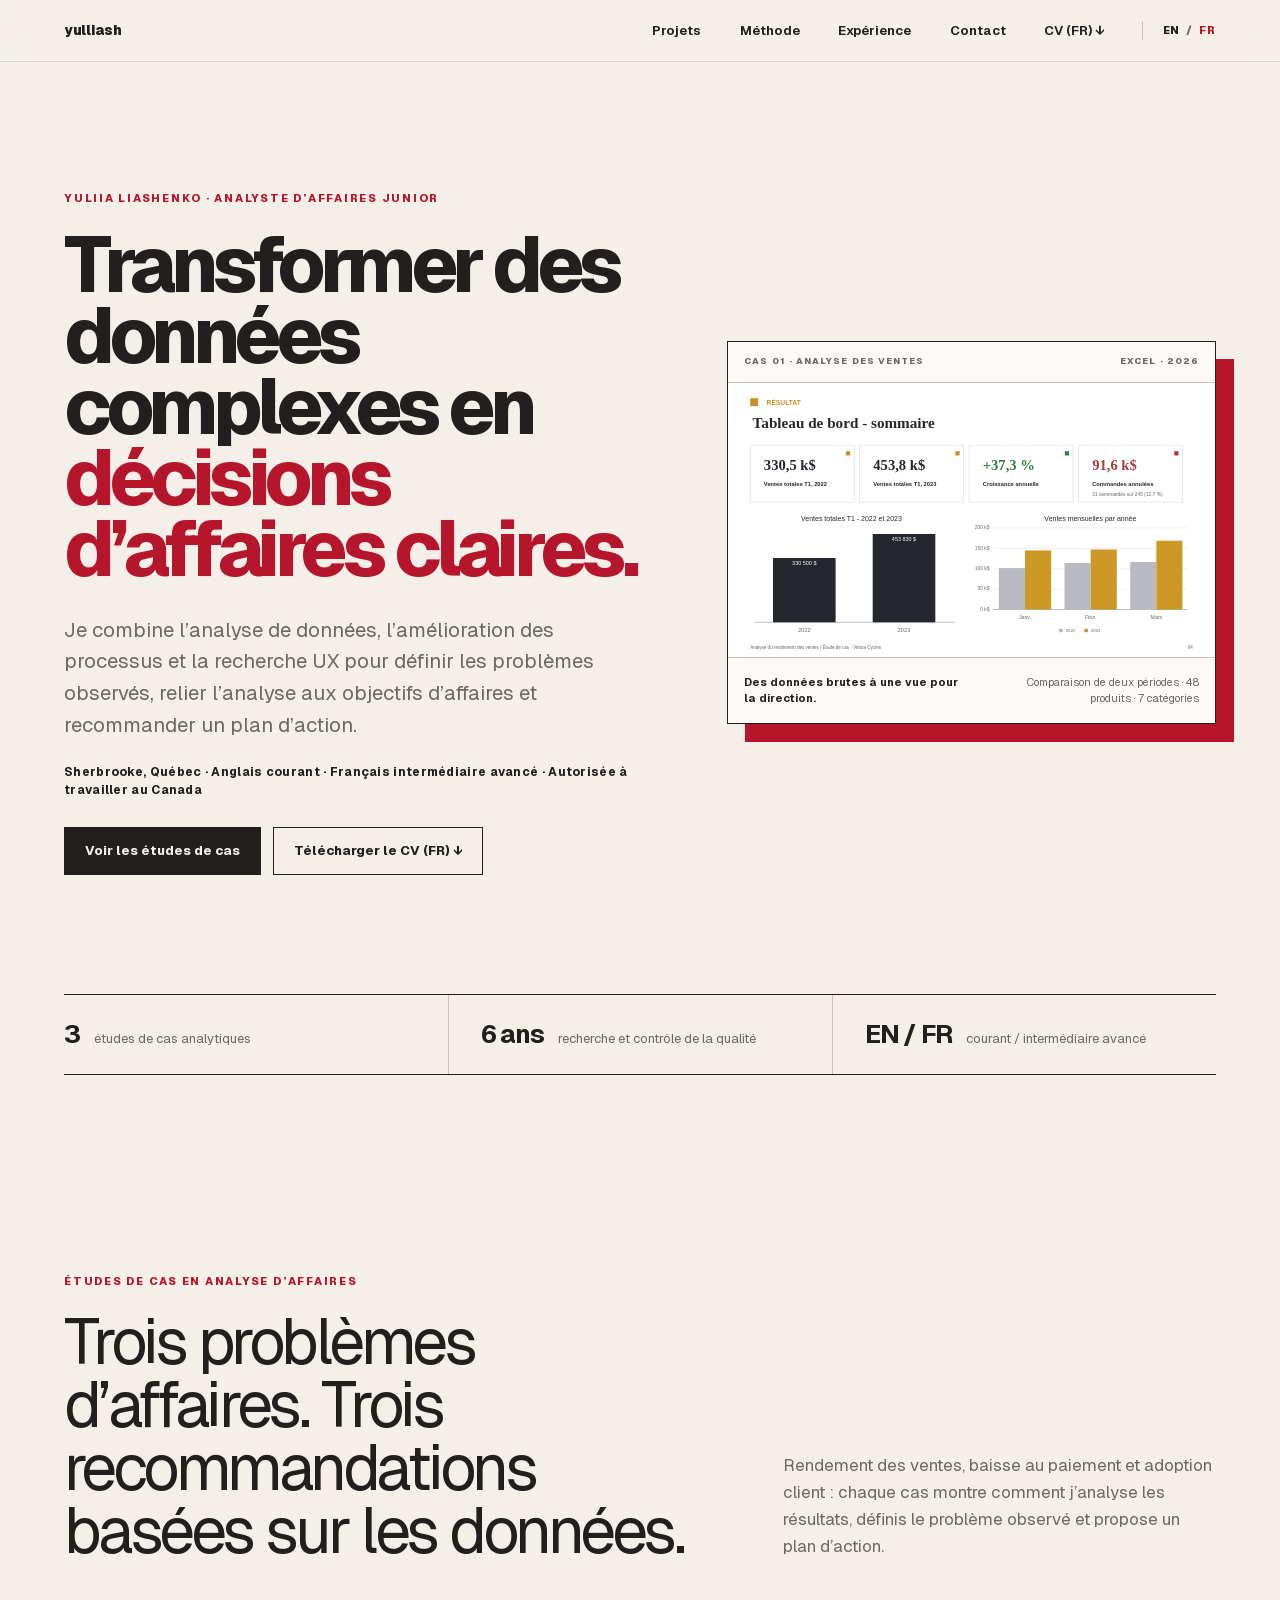
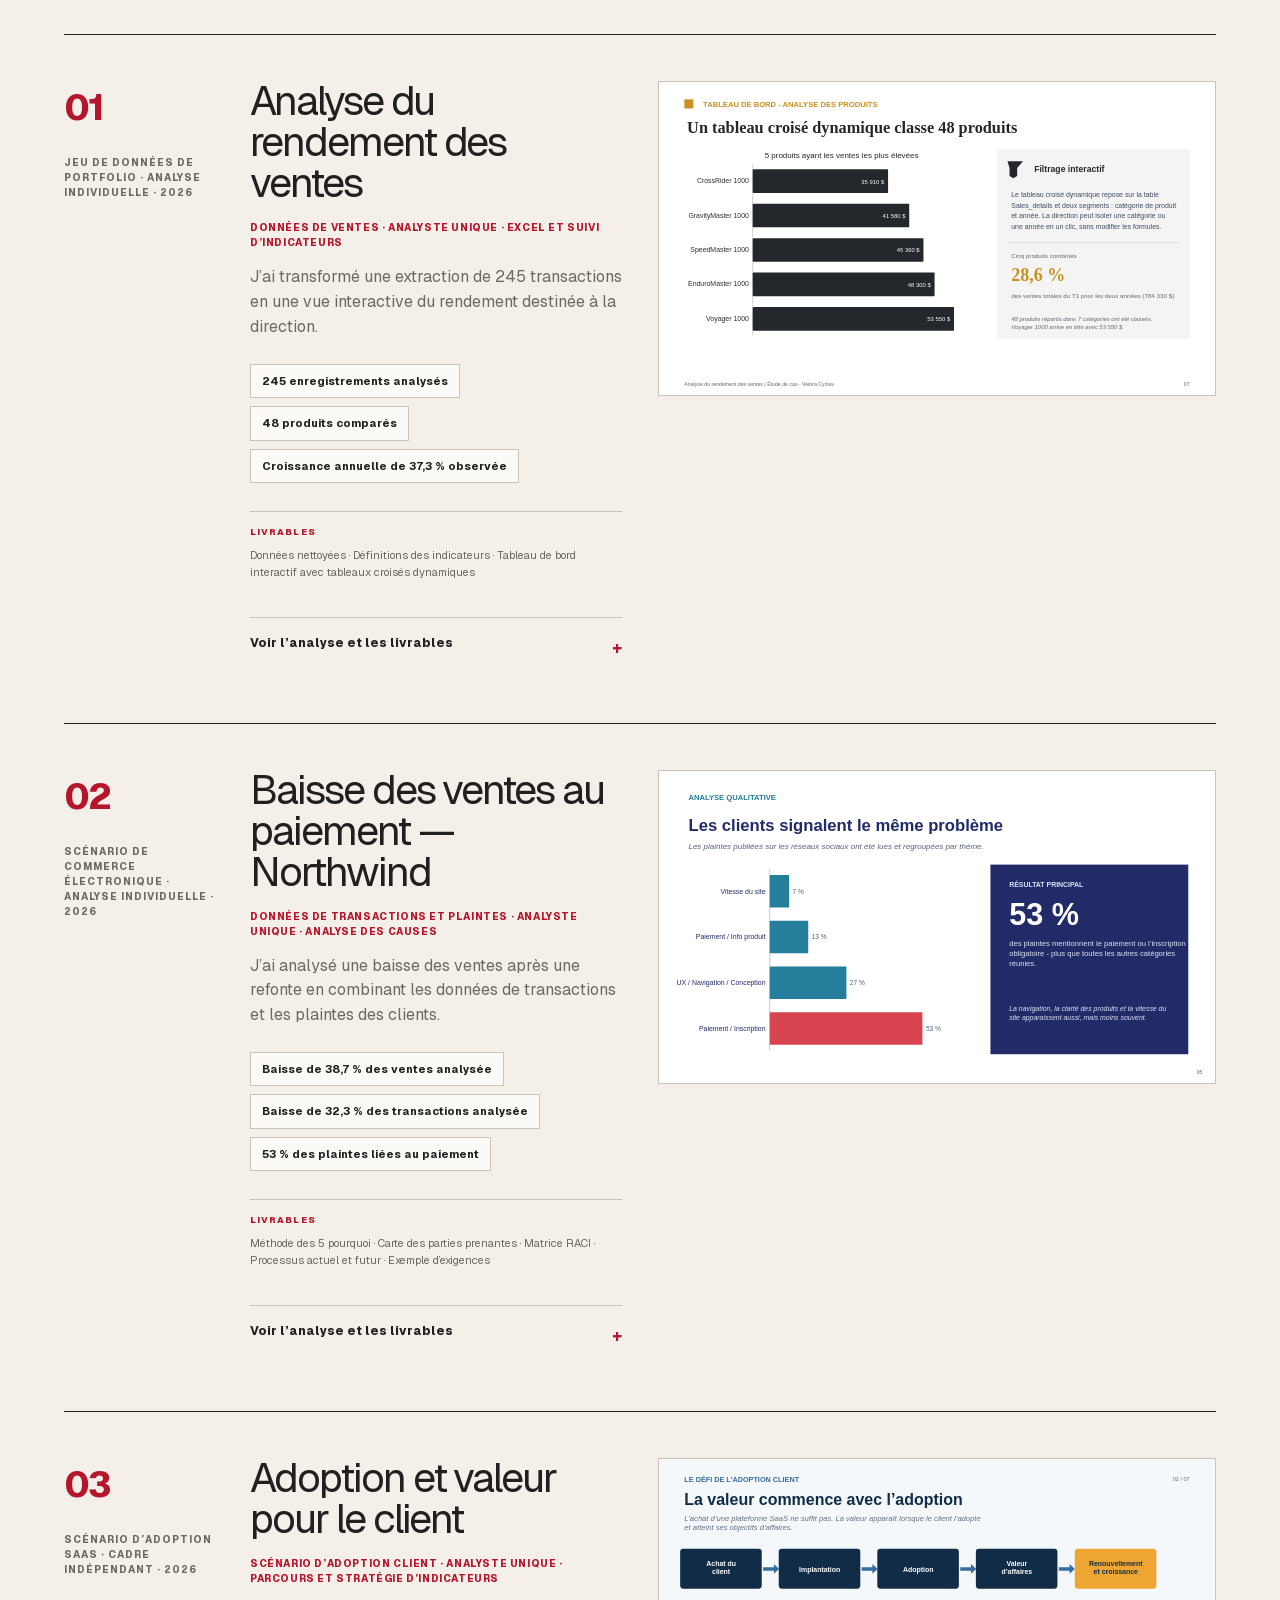
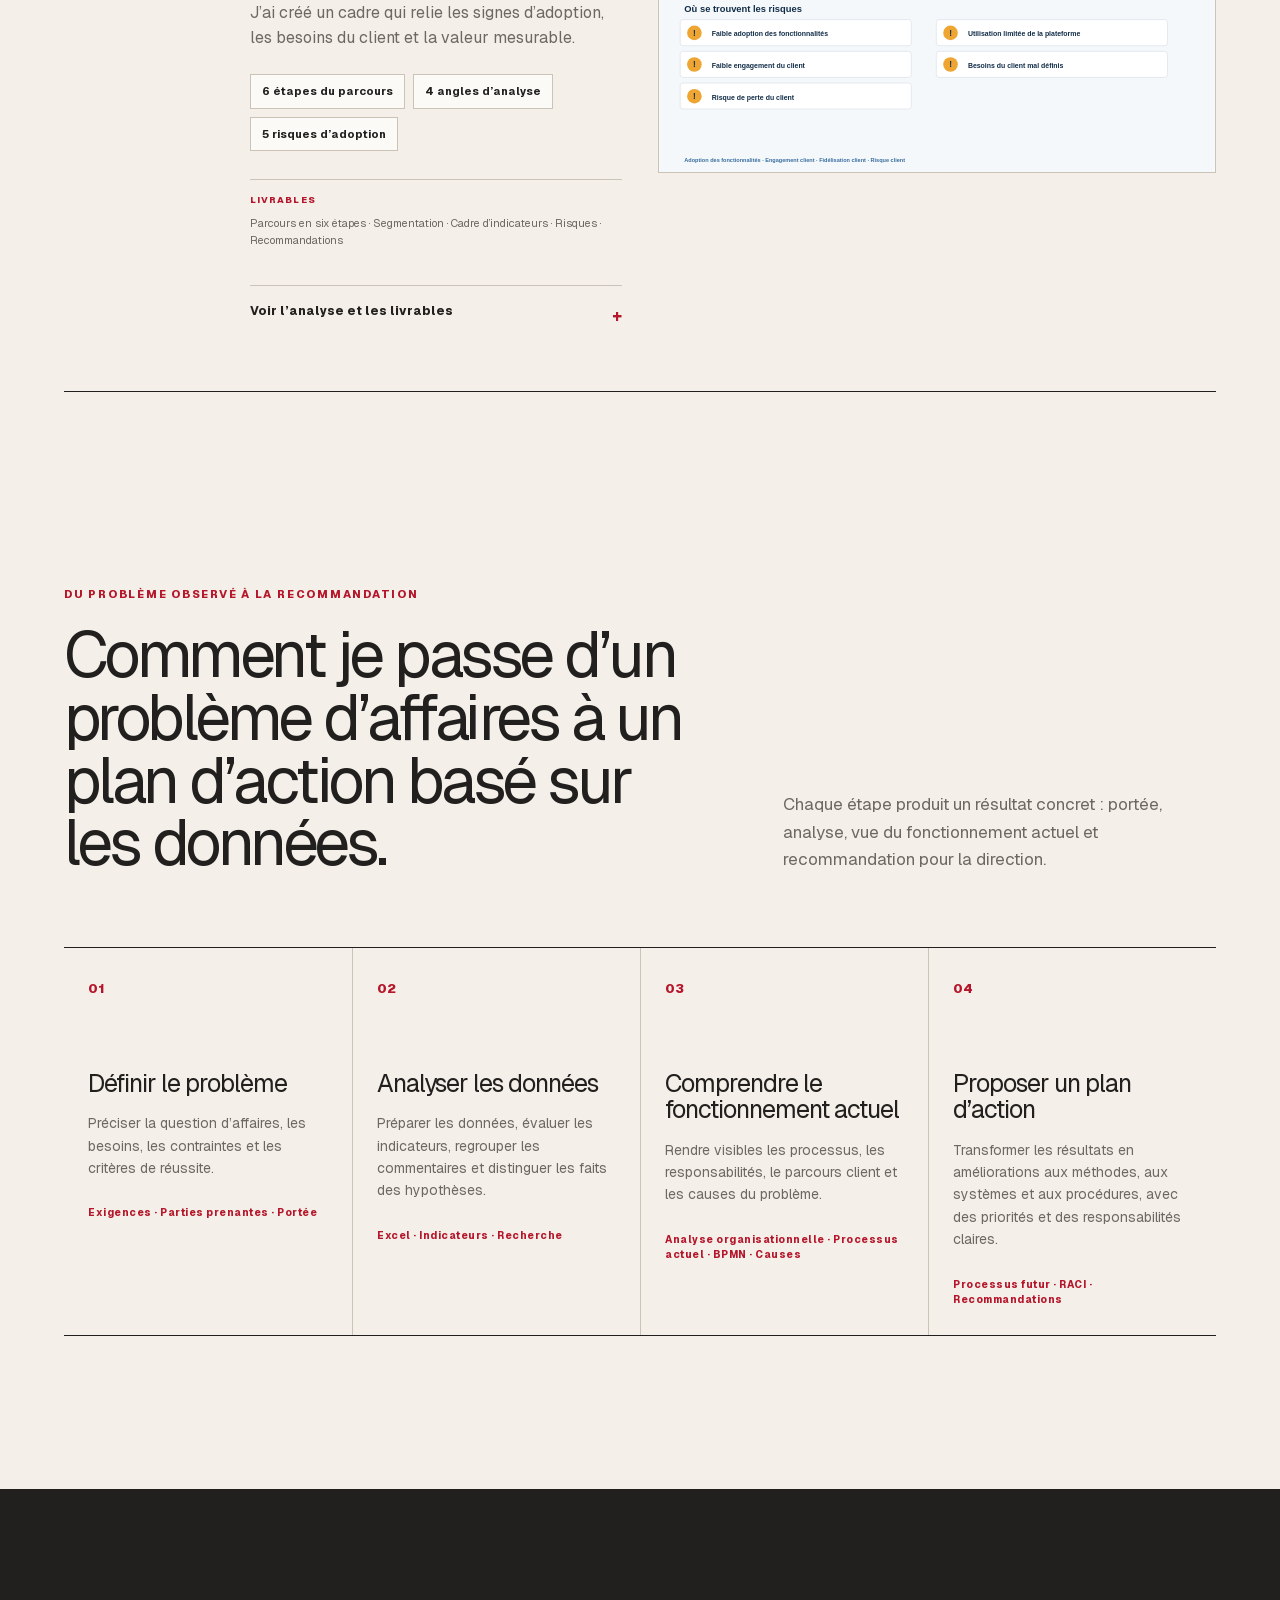
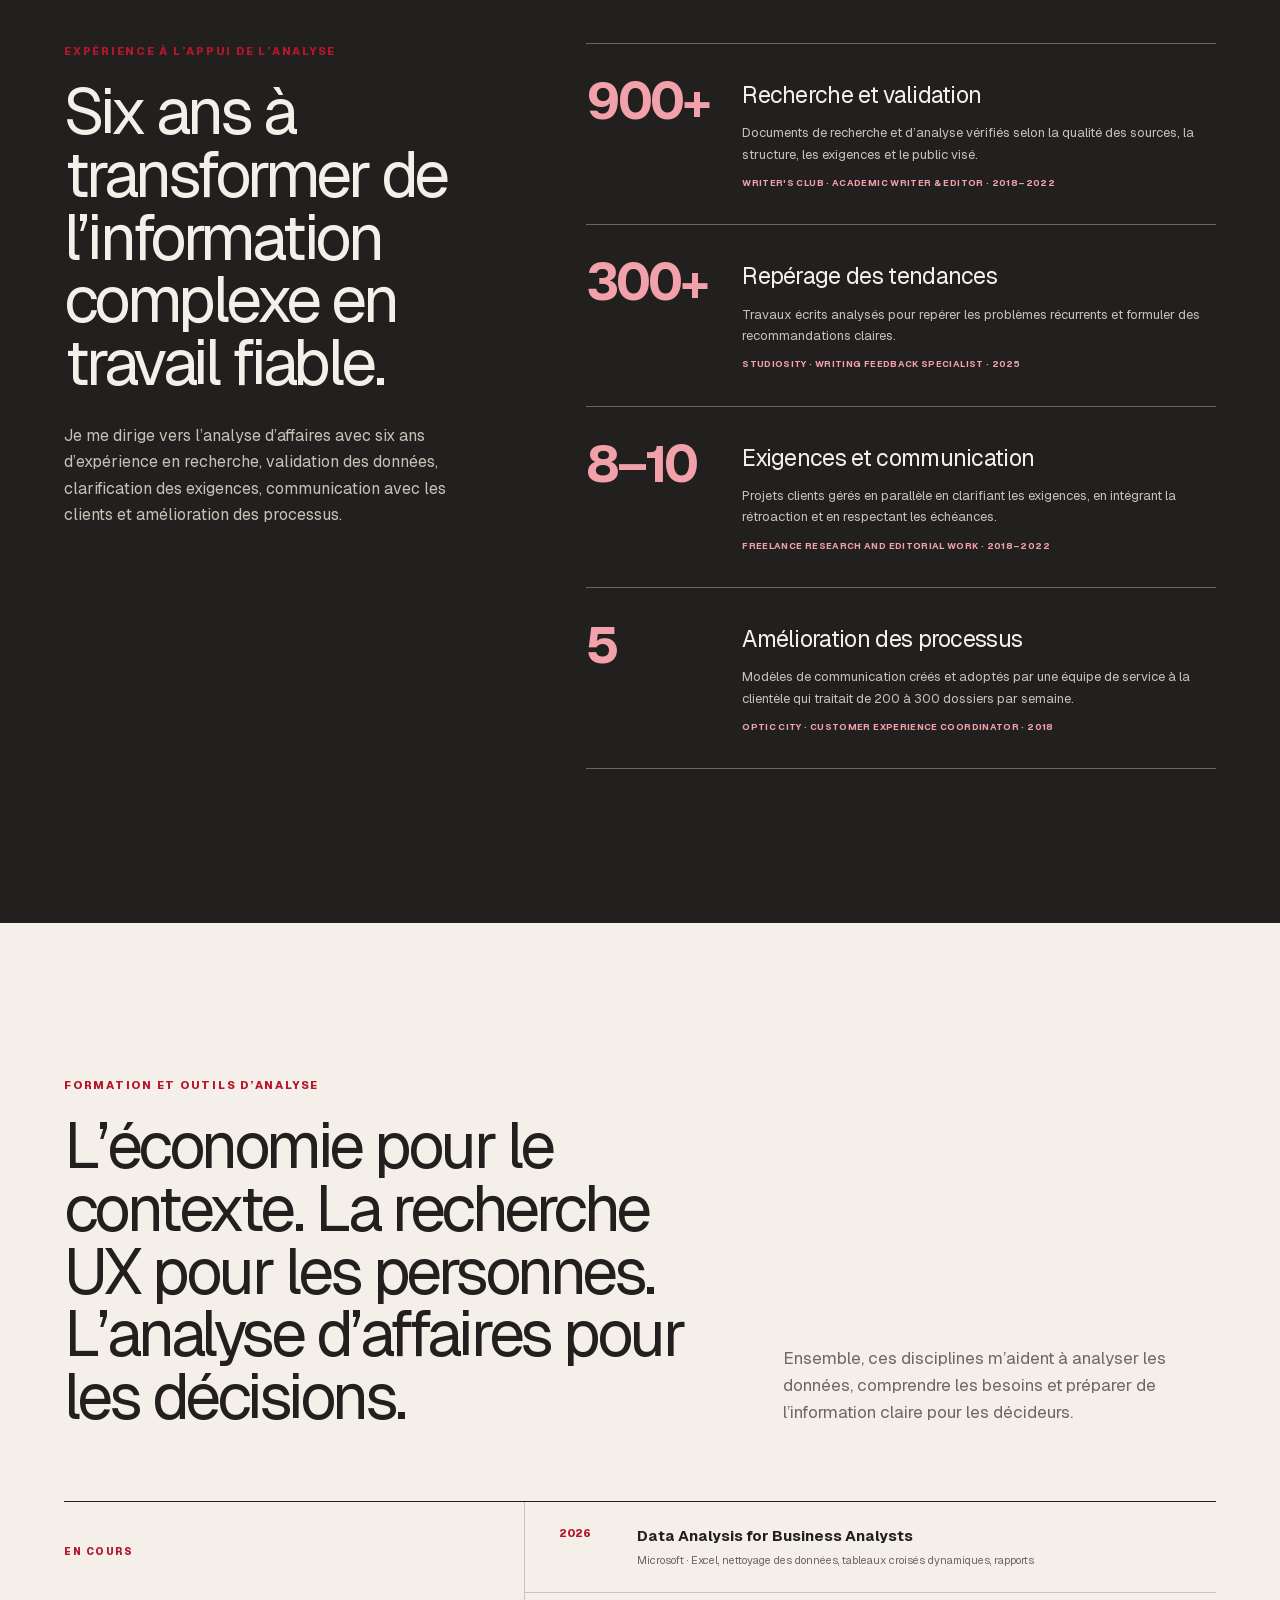
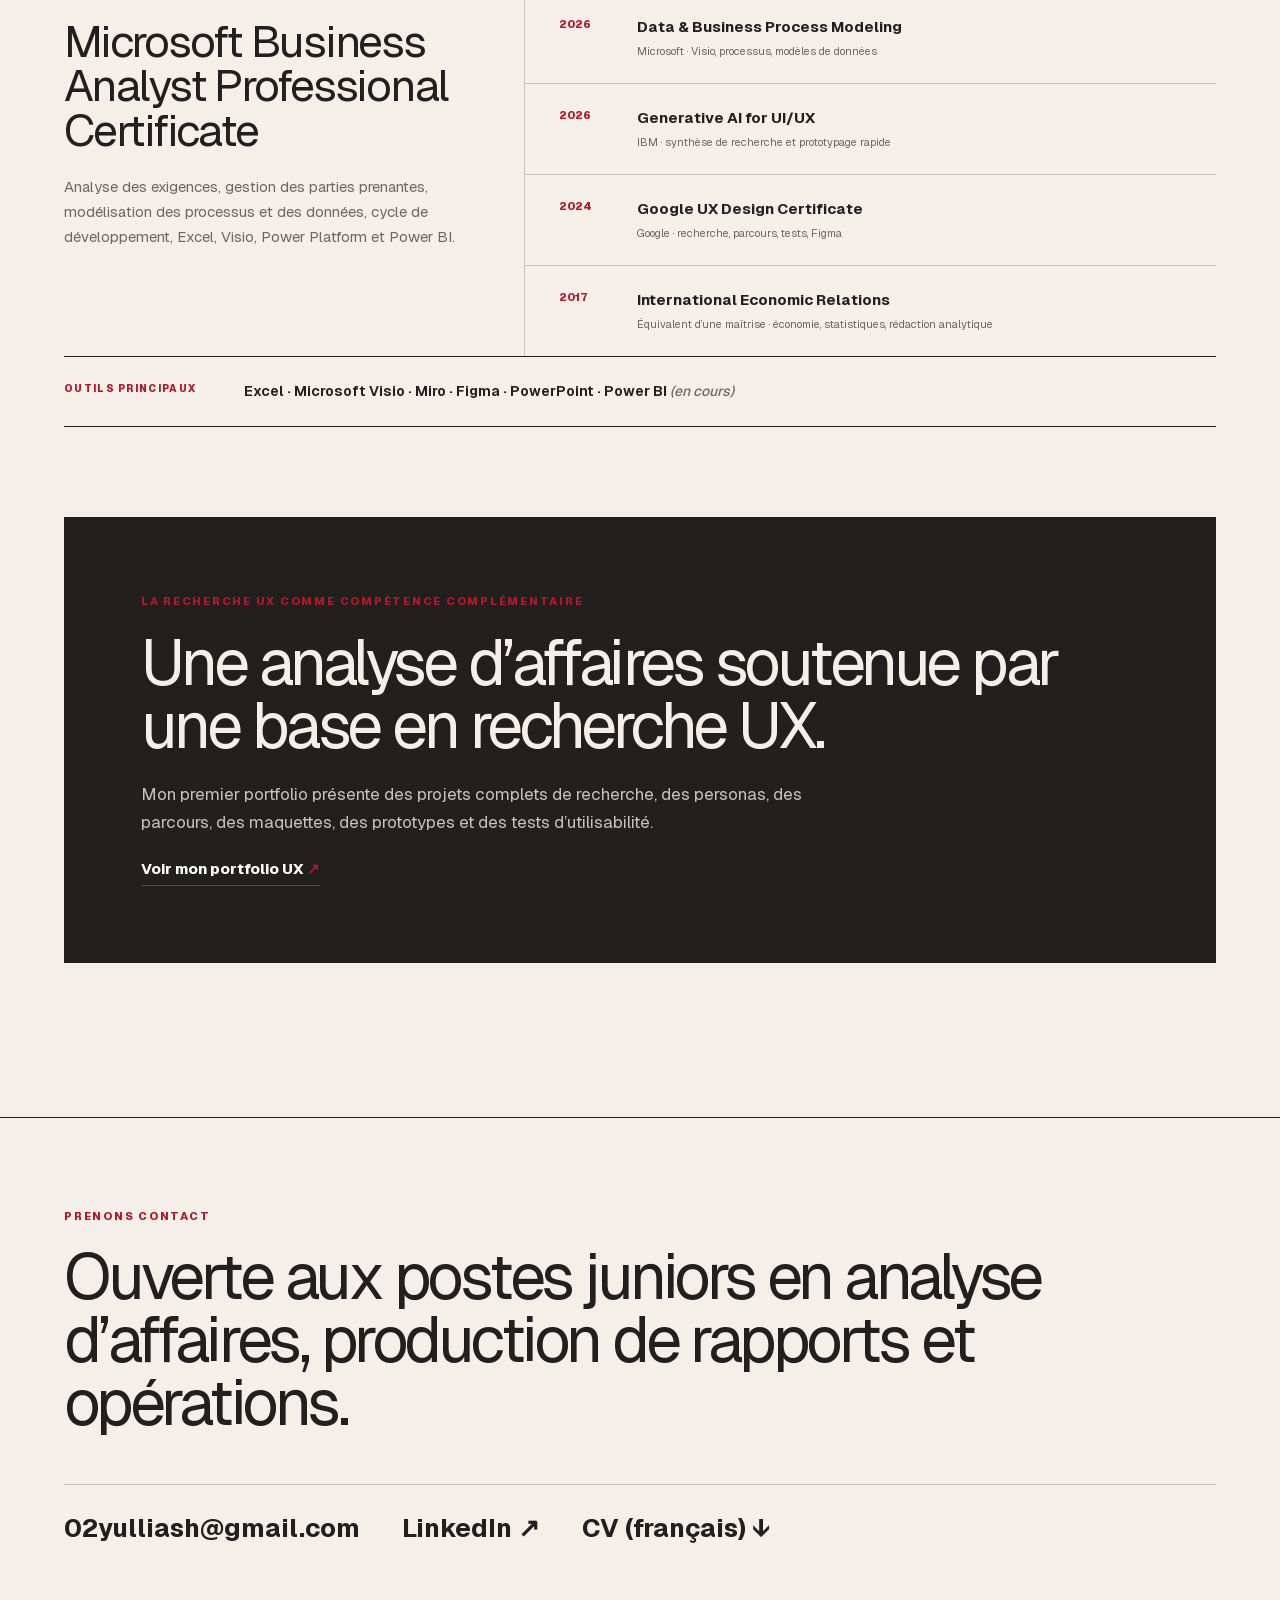
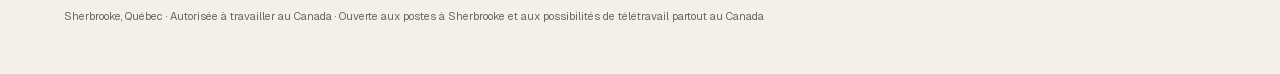
==== fr/index.html @ 6b6295b7 "Publish bilingual business analyst portfolio" ====
<!DOCTYPE html><html lang="en"><head><meta charSet="utf-8"/><meta name="viewport" content="width=device-width, initial-scale=1"/><link rel="preload" href="/_next/static/media/geist_latin-s.p.13htaj1cmiief.woff2" as="font" crossorigin="" type="font/woff2"/><link rel="preload" href="/_next/static/media/geist_mono_latin-s.p.0.q-h669a_dqa.woff2" as="font" crossorigin="" type="font/woff2"/><link rel="preload" href="/projects/sales-summary-fr.svg" as="image"/><link rel="stylesheet" href="/_next/static/chunks/0poh081y3-xu6.css" data-precedence="next"/><link rel="preload" as="script" fetchPriority="low" href="/_next/static/chunks/0hlda1~upve6~.js"/><script src="/_next/static/chunks/0t2z5hkh7v~~b.js" async=""></script><script src="/_next/static/chunks/07lhk_q6pmm3r.js" async=""></script><script src="/_next/static/chunks/turbopack-0es8qn54222.b.js" async=""></script><script src="/_next/static/chunks/0dbhjjzl8qfwv.js" async=""></script><script src="/_next/static/chunks/05grqcpv0w7_d.js" async=""></script><meta name="next-size-adjust" content=""/><title>Yuliia Liashenko | Analyste d’affaires junior</title><meta name="description" content="Portfolio d’une analyste d’affaires junior : analyse de données, amélioration des processus, exigences, recommandations et recherche UX."/><link rel="shortcut icon" href="/favicon.svg"/><link rel="icon" href="/favicon.svg"/><script src="/_next/static/chunks/03~yq9q893hmn.js" noModule=""></script></head><body class="geistsans_f2034289-module__djWkCa__variable geistmono_9f7f9e31-module__BFlC-q__variable antialiased"><div hidden=""><!--$--><!--/$--></div><main lang="fr-CA" class="locale-fr"><header class="site-header"><a class="brand" href="#top" aria-label="Yuliia Liashenko, haut de la page">yulliash</a><nav aria-label="Navigation principale"><a href="#work">Projets</a><a href="#approach">Méthode</a><a href="#experience">Expérience</a><a href="#contact">Contact</a><a href="/Yuliia-Liashenko-CV-FR.pdf" download="">CV (FR) ↓</a><div class="language-switch" aria-label="Choisir la langue"><a href="/" lang="en-CA">EN</a><span aria-hidden="true">/</span><span aria-current="page">FR</span></div></nav></header><section class="hero" id="top"><div class="hero-copy"><p class="eyebrow">YULIIA LIASHENKO · ANALYSTE D’AFFAIRES JUNIOR</p><h1>Transformer des données complexes en<!-- --> <em>décisions d’affaires claires.</em></h1><p class="hero-intro">Je combine l’analyse de données, l’amélioration des processus et la recherche UX pour définir les problèmes observés, relier l’analyse aux objectifs d’affaires et recommander un plan d’action.</p><p class="hero-meta">Sherbrooke, Québec · Anglais courant · Français intermédiaire avancé · Autorisée à travailler au Canada</p><div class="hero-actions"><a class="button button-primary" href="#work">Voir les études de cas</a><a class="button button-secondary" href="/Yuliia-Liashenko-CV-FR.pdf" download="">Télécharger le CV (FR) ↓</a></div></div><figure class="hero-visual"><div class="visual-label"><span>CAS 01 · ANALYSE DES VENTES</span><span>EXCEL · 2026</span></div><img src="/projects/sales-summary-fr.svg" alt="Tableau de bord Excel avec indicateurs et graphiques des ventes annuelles et mensuelles"/><figcaption><strong>Des données brutes à une vue pour la direction.</strong><span>Comparaison de deux périodes · 48 produits · 7 catégories</span></figcaption></figure><div class="proof-strip" aria-label="Faits saillants professionnels"><div><strong>3</strong><span>études de cas analytiques</span></div><div><strong>6 ans</strong><span>recherche et contrôle de la qualité</span></div><div><strong>EN / FR</strong><span>courant / intermédiaire avancé</span></div></div></section><section class="work section" id="work"><div class="section-heading"><p class="eyebrow">ÉTUDES DE CAS EN ANALYSE D’AFFAIRES</p><h2>Trois problèmes d’affaires. Trois recommandations basées sur les données.</h2><p>Rendement des ventes, baisse au paiement et adoption client : chaque cas montre comment j’analyse les résultats, définis le problème observé et propose un plan d’action.</p></div><div class="project-list"><article class="project"><div class="project-meta"><span class="project-number">01</span><span>JEU DE DONNÉES DE PORTFOLIO · ANALYSE INDIVIDUELLE · 2026</span></div><div class="project-copy"><h3>Analyse du rendement des ventes</h3><p class="project-scope">Données de ventes · Analyste unique · Excel et suivi d’indicateurs</p><p class="project-thesis">J’ai transformé une extraction de 245 transactions en une vue interactive du rendement destinée à la direction.</p><ul class="metric-list" aria-label="Indicateurs clés — Analyse du rendement des ventes"><li>245 enregistrements analysés</li><li>48 produits comparés</li><li>Croissance annuelle de 37,3 % observée</li></ul><div class="deliverables"><span>LIVRABLES</span><p>Données nettoyées · Définitions des indicateurs · Tableau de bord interactif avec tableaux croisés dynamiques</p></div><details><summary>Voir l’analyse et les livrables<!-- --> <span aria-hidden="true">+</span></summary><div class="case-details"><div><h4>Problème</h4><p>Deux périodes de ventes comparables étaient disponibles, mais il n’y avait aucun moyen fiable de repérer les changements par produit, de comparer le rendement ou de suivre les annulations.</p></div><div><h4>Analyse</h4><p>J’ai nettoyé et structuré les données, extrait les dates, automatisé les calculs liés aux commandes et créé des vues d’indicateurs avec des tableaux croisés dynamiques et des segments.</p></div><div><h4>Résultat et recommandation</h4><p>L’analyse a montré une hausse des ventes de 330,5 k$ à 453,8 k$. Les commandes annulées représentaient 91,6 k$ et demandaient un suivi par la direction.</p></div></div></details></div><figure class="project-image"><img src="/projects/sales-dashboard-fr.svg" alt="Tableau croisé dynamique Excel présentant les cinq produits ayant les ventes les plus élevées, avec filtres et indicateurs" loading="lazy"/></figure></article><article class="project"><div class="project-meta"><span class="project-number">02</span><span>SCÉNARIO DE COMMERCE ÉLECTRONIQUE · ANALYSE INDIVIDUELLE · 2026</span></div><div class="project-copy"><h3>Baisse des ventes au paiement — Northwind</h3><p class="project-scope">Données de transactions et plaintes · Analyste unique · Analyse des causes</p><p class="project-thesis">J’ai analysé une baisse des ventes après une refonte en combinant les données de transactions et les plaintes des clients.</p><ul class="metric-list" aria-label="Indicateurs clés — Baisse des ventes au paiement — Northwind"><li>Baisse de 38,7 % des ventes analysée</li><li>Baisse de 32,3 % des transactions analysée</li><li>53 % des plaintes liées au paiement</li></ul><div class="deliverables"><span>LIVRABLES</span><p>Méthode des 5 pourquoi · Carte des parties prenantes · Matrice RACI · Processus actuel et futur · Exemple d’exigences</p></div><details><summary>Voir l’analyse et les livrables<!-- --> <span aria-hidden="true">+</span></summary><div class="case-details"><div><h4>Problème</h4><p>Une entreprise de commerce électronique auparavant stable a connu une baisse après une refonte. Les équipes ne s’entendaient pas sur la cause : marketing, saisonnalité ou nouvelle expérience.</p></div><div><h4>Analyse</h4><p>J’ai combiné les données quantitatives et qualitatives, puis utilisé la méthode des 5 pourquoi, l’analyse des rôles, la carte des parties prenantes et la matrice RACI pour définir le problème observé.</p></div><div><h4>Résultat et recommandation</h4><p>L’inscription obligatoire pendant le paiement était la cause la plus claire. La recommandation consistait à séparer la collecte des données de la fin de l’achat.</p></div></div><section class="ba-artifact" aria-label="Exemple de livrables d’analyse d’affaires pour Northwind"><div class="artifact-heading"><span>EXEMPLE DE LIVRABLE</span><h4>Processus de paiement et exigences</h4></div><div class="process-comparison"><div><p>FONCTIONNEMENT ACTUEL</p><ol class="process-flow process-flow-current"><li>Panier</li><li>Inscription obligatoire</li><li>Création du compte</li><li>Paiement</li></ol></div><div><p>FONCTIONNEMENT FUTUR</p><ol class="process-flow process-flow-future"><li>Panier</li><li>Invité ou connexion</li><li>Paiement</li><li>Confirmation</li></ol><small>La création d’un compte devient facultative après l’achat.</small></div></div><div class="requirement-grid"><div><span>BR-01</span><p>Le client doit pouvoir terminer son achat sans créer de compte.</p></div><div><span>FR-01</span><p>Le système doit offrir l’option de paiement en tant qu’invité avant de demander l’inscription.</p></div><div><span>AC-01</span><p>Étant donné que le client a des articles dans son panier, lorsqu’il choisit le paiement en tant qu’invité, il peut passer au paiement sans créer de compte.</p></div></div><p class="artifact-note">Livrable de portfolio créé à partir du scénario; il ne s’agit pas d’un changement implanté en production.</p></section></details></div><figure class="project-image"><img src="/projects/northwind-friction-fr.svg" alt="Analyse des plaintes de clients montrant que le paiement et l’inscription sont les problèmes les plus fréquents" loading="lazy"/></figure></article><article class="project"><div class="project-meta"><span class="project-number">03</span><span>SCÉNARIO D’ADOPTION SAAS · CADRE INDÉPENDANT · 2026</span></div><div class="project-copy"><h3>Adoption et valeur pour le client</h3><p class="project-scope">Scénario d’adoption client · Analyste unique · Parcours et stratégie d’indicateurs</p><p class="project-thesis">J’ai créé un cadre qui relie les signes d’adoption, les besoins du client et la valeur mesurable.</p><ul class="metric-list" aria-label="Indicateurs clés — Adoption et valeur pour le client"><li>6 étapes du parcours</li><li>4 angles d’analyse</li><li>5 risques d’adoption</li></ul><div class="deliverables"><span>LIVRABLES</span><p>Parcours en six étapes · Segmentation · Cadre d’indicateurs · Risques · Recommandations</p></div><details><summary>Voir l’analyse et les livrables<!-- --> <span aria-hidden="true">+</span></summary><div class="case-details"><div><h4>Problème</h4><p>Un client SaaS ne reçoit pas toute la valeur au moment de l’achat. Une faible adoption, une utilisation limitée, des responsabilités mal définies et peu d’engagement peuvent mettre le renouvellement à risque.</p></div><div><h4>Analyse</h4><p>J’ai défini le parcours, segmenté les clients, combiné les indicateurs d’utilisation avec les entrevues et les commentaires, puis identifié les problèmes à chaque étape.</p></div><div><h4>Résultat et recommandation</h4><p>J’ai recommandé une formation adaptée, une documentation plus claire, des suivis avec l’équipe responsable du client et une boucle de rétroaction liée aux indicateurs d’adoption et de renouvellement.</p></div></div></details></div><figure class="project-image"><img src="/projects/customer-adoption-fr.svg" alt="Parcours d’adoption client, de l’achat et de l’implantation jusqu’à la valeur d’affaires et au renouvellement" loading="lazy"/></figure></article></div></section><section class="approach section" id="approach"><div class="section-heading"><p class="eyebrow">DU PROBLÈME OBSERVÉ À LA RECOMMANDATION</p><h2>Comment je passe d’un problème d’affaires à un plan d’action basé sur les données.</h2><p>Chaque étape produit un résultat concret : portée, analyse, vue du fonctionnement actuel et recommandation pour la direction.</p></div><ol class="approach-grid"><li><span>01</span><h3>Définir le problème</h3><p>Préciser la question d’affaires, les besoins, les contraintes et les critères de réussite.</p><small>Exigences · Parties prenantes · Portée</small></li><li><span>02</span><h3>Analyser les données</h3><p>Préparer les données, évaluer les indicateurs, regrouper les commentaires et distinguer les faits des hypothèses.</p><small>Excel · Indicateurs · Recherche</small></li><li><span>03</span><h3>Comprendre le fonctionnement actuel</h3><p>Rendre visibles les processus, les responsabilités, le parcours client et les causes du problème.</p><small>Analyse organisationnelle · Processus actuel · BPMN · Causes</small></li><li><span>04</span><h3>Proposer un plan d’action</h3><p>Transformer les résultats en améliorations aux méthodes, aux systèmes et aux procédures, avec des priorités et des responsabilités claires.</p><small>Processus futur · RACI · Recommandations</small></li></ol></section><section class="experience section" id="experience"><div class="experience-lead"><p class="eyebrow">EXPÉRIENCE À L’APPUI DE L’ANALYSE</p><h2>Six ans à transformer de l’information complexe en travail fiable.</h2><p>Je me dirige vers l’analyse d’affaires avec six ans d’expérience en recherche, validation des données, clarification des exigences, communication avec les clients et amélioration des processus.</p></div><div class="experience-list"><article><strong>900+</strong><div><h3>Recherche et validation</h3><p>Documents de recherche et d’analyse vérifiés selon la qualité des sources, la structure, les exigences et le public visé.</p><small>Writer&#x27;s Club · Academic Writer &amp; Editor · 2018–2022</small></div></article><article><strong>300+</strong><div><h3>Repérage des tendances</h3><p>Travaux écrits analysés pour repérer les problèmes récurrents et formuler des recommandations claires.</p><small>Studiosity · Writing Feedback Specialist · 2025</small></div></article><article><strong>8–10</strong><div><h3>Exigences et communication</h3><p>Projets clients gérés en parallèle en clarifiant les exigences, en intégrant la rétroaction et en respectant les échéances.</p><small>Freelance research and editorial work · 2018–2022</small></div></article><article><strong>5</strong><div><h3>Amélioration des processus</h3><p>Modèles de communication créés et adoptés par une équipe de service à la clientèle qui traitait de 200 à 300 dossiers par semaine.</p><small>Optic City · Customer Experience Coordinator · 2018</small></div></article></div></section><section class="training section" id="training"><div class="section-heading"><p class="eyebrow">FORMATION ET OUTILS D’ANALYSE</p><h2>L’économie pour le contexte. La recherche UX pour les personnes. L’analyse d’affaires pour les décisions.</h2><p>Ensemble, ces disciplines m’aident à analyser les données, comprendre les besoins et préparer de l’information claire pour les décideurs.</p></div><div class="training-layout"><div class="training-primary"><p class="training-status">EN COURS</p><h3>Microsoft Business Analyst Professional Certificate</h3><p>Analyse des exigences, gestion des parties prenantes, modélisation des processus et des données, cycle de développement, Excel, Visio, Power Platform et Power BI.</p></div><ul class="credential-list"><li><span>2026</span><strong>Data Analysis for Business Analysts</strong><small>Microsoft · Excel, nettoyage des données, tableaux croisés dynamiques, rapports</small></li><li><span>2026</span><strong>Data &amp; Business Process Modeling</strong><small>Microsoft · Visio, processus, modèles de données</small></li><li><span>2026</span><strong>Generative AI for UI/UX</strong><small>IBM · synthèse de recherche et prototypage rapide</small></li><li><span>2024</span><strong>Google UX Design Certificate</strong><small>Google · recherche, parcours, tests, Figma</small></li><li><span>2017</span><strong>International Economic Relations</strong><small>Équivalent d’une maîtrise · économie, statistiques, rédaction analytique</small></li></ul></div><div class="tool-line"><span>OUTILS PRINCIPAUX</span><p>Excel · Microsoft Visio · Miro · Figma · PowerPoint · Power BI<!-- --> <em>(en cours)</em></p></div></section><section class="bridge" aria-label="Lien vers le portfolio UX"><p class="eyebrow">LA RECHERCHE UX COMME COMPÉTENCE COMPLÉMENTAIRE</p><h2>Une analyse d’affaires soutenue par une base en recherche UX.</h2><p>Mon premier portfolio présente des projets complets de recherche, des personas, des parcours, des maquettes, des prototypes et des tests d’utilisabilité.</p><a href="https://yulliash.framer.website" target="_blank" rel="noreferrer">Voir mon portfolio UX <span aria-hidden="true">↗</span></a></section><footer id="contact"><p class="eyebrow">PRENONS CONTACT</p><h2>Ouverte aux postes juniors en analyse d’affaires, production de rapports et opérations.</h2><div class="footer-links"><a href="mailto:02yulliash@gmail.com">02yulliash@gmail.com</a><a href="https://www.linkedin.com/in/yulliash/" target="_blank" rel="noreferrer">LinkedIn ↗</a><a href="/Yuliia-Liashenko-CV-FR.pdf" download="">CV (français) ↓</a></div><p class="footer-note">Sherbrooke, Québec · Autorisée à travailler au Canada · Ouverte aux postes à Sherbrooke et aux possibilités de télétravail partout au Canada</p></footer></main><!--$--><!--/$--><script src="/_next/static/chunks/0hlda1~upve6~.js" id="_R_" async=""></script><script>(self.__next_f=self.__next_f||[]).push([0])</script><script>self.__next_f.push([1,"1:\"$Sreact.fragment\"\n2:I[39756,[\"/_next/static/chunks/0dbhjjzl8qfwv.js\"],\"default\"]\n3:I[37457,[\"/_next/static/chunks/0dbhjjzl8qfwv.js\"],\"default\"]\n4:I[69597,[\"/_next/static/chunks/0dbhjjzl8qfwv.js\",\"/_next/static/chunks/05grqcpv0w7_d.js\"],\"default\"]\nf:I[68027,[\"/_next/static/chunks/0dbhjjzl8qfwv.js\"],\"default\",1]\n:HL[\"/_next/static/chunks/0poh081y3-xu6.css\",\"style\"]\n:HL[\"/_next/static/media/geist_latin-s.p.13htaj1cmiief.woff2\",\"font\",{\"crossOrigin\":\"\",\"type\":\"font/woff2\"}]\n:HL[\"/_next/static/media/geist_mono_latin-s.p.0.q-h669a_dqa.woff2\",\"font\",{\"crossOrigin\":\"\",\"type\":\"font/woff2\"}]\n:HL[\"/projects/sales-summary-fr.svg\",\"image\"]\n"])</script><script>self.__next_f.push([1,"0:{\"P\":null,\"c\":[\"\",\"fr\",\"\"],\"q\":\"\",\"i\":false,\"f\":[[[\"\",{\"children\":[\"fr\",{\"children\":[\"__PAGE__\",{}]}]},\"$undefined\",\"$undefined\",16],[[\"$\",\"$1\",\"c\",{\"children\":[[[\"$\",\"link\",\"0\",{\"rel\":\"stylesheet\",\"href\":\"/_next/static/chunks/0poh081y3-xu6.css\",\"precedence\":\"next\",\"crossOrigin\":\"$undefined\",\"nonce\":\"$undefined\"}],[\"$\",\"script\",\"script-0\",{\"src\":\"/_next/static/chunks/0dbhjjzl8qfwv.js\",\"async\":true,\"nonce\":\"$undefined\"}]],[\"$\",\"html\",null,{\"lang\":\"en\",\"children\":[\"$\",\"body\",null,{\"className\":\"geistsans_f2034289-module__djWkCa__variable geistmono_9f7f9e31-module__BFlC-q__variable antialiased\",\"children\":[\"$\",\"$L2\",null,{\"parallelRouterKey\":\"children\",\"error\":\"$undefined\",\"errorStyles\":\"$undefined\",\"errorScripts\":\"$undefined\",\"template\":[\"$\",\"$L3\",null,{}],\"templateStyles\":\"$undefined\",\"templateScripts\":\"$undefined\",\"notFound\":[[[\"$\",\"title\",null,{\"children\":\"404: This page could not be found.\"}],[\"$\",\"div\",null,{\"style\":{\"fontFamily\":\"system-ui,\\\"Segoe UI\\\",Roboto,Helvetica,Arial,sans-serif,\\\"Apple Color Emoji\\\",\\\"Segoe UI Emoji\\\"\",\"height\":\"100vh\",\"textAlign\":\"center\",\"display\":\"flex\",\"flexDirection\":\"column\",\"alignItems\":\"center\",\"justifyContent\":\"center\"},\"children\":[\"$\",\"div\",null,{\"children\":[[\"$\",\"style\",null,{\"dangerouslySetInnerHTML\":{\"__html\":\"body{color:#000;background:#fff;margin:0}.next-error-h1{border-right:1px solid rgba(0,0,0,.3)}@media (prefers-color-scheme:dark){body{color:#fff;background:#000}.next-error-h1{border-right:1px solid rgba(255,255,255,.3)}}\"}}],[\"$\",\"h1\",null,{\"className\":\"next-error-h1\",\"style\":{\"display\":\"inline-block\",\"margin\":\"0 20px 0 0\",\"padding\":\"0 23px 0 0\",\"fontSize\":24,\"fontWeight\":500,\"verticalAlign\":\"top\",\"lineHeight\":\"49px\"},\"children\":404}],[\"$\",\"div\",null,{\"style\":{\"display\":\"inline-block\"},\"children\":[\"$\",\"h2\",null,{\"style\":{\"fontSize\":14,\"fontWeight\":400,\"lineHeight\":\"49px\",\"margin\":0},\"children\":\"This page could not be found.\"}]}]]}]}]],[]],\"forbidden\":\"$undefined\",\"unauthorized\":\"$undefined\"}]}]}]]}],{\"children\":[[\"$\",\"$1\",\"c\",{\"children\":[[[\"$\",\"script\",\"script-0\",{\"src\":\"/_next/static/chunks/05grqcpv0w7_d.js\",\"async\":true,\"nonce\":\"$undefined\"}]],[[\"$\",\"$L4\",null,{}],[\"$\",\"$L2\",null,{\"parallelRouterKey\":\"children\",\"error\":\"$undefined\",\"errorStyles\":\"$undefined\",\"errorScripts\":\"$undefined\",\"template\":[\"$\",\"$L3\",null,{}],\"templateStyles\":\"$undefined\",\"templateScripts\":\"$undefined\",\"notFound\":\"$undefined\",\"forbidden\":\"$undefined\",\"unauthorized\":\"$undefined\"}]]]}],{\"children\":[[\"$\",\"$1\",\"c\",{\"children\":[[\"$\",\"main\",null,{\"lang\":\"fr-CA\",\"className\":\"locale-fr\",\"children\":[[\"$\",\"header\",null,{\"className\":\"site-header\",\"children\":[[\"$\",\"a\",null,{\"className\":\"brand\",\"href\":\"#top\",\"aria-label\":\"Yuliia Liashenko, haut de la page\",\"children\":\"yulliash\"}],[\"$\",\"nav\",null,{\"aria-label\":\"Navigation principale\",\"children\":[[\"$\",\"a\",null,{\"href\":\"#work\",\"children\":\"Projets\"}],[\"$\",\"a\",null,{\"href\":\"#approach\",\"children\":\"Méthode\"}],[\"$\",\"a\",null,{\"href\":\"#experience\",\"children\":\"Expérience\"}],[\"$\",\"a\",null,{\"href\":\"#contact\",\"children\":\"Contact\"}],[\"$\",\"a\",null,{\"href\":\"/Yuliia-Liashenko-CV-FR.pdf\",\"download\":true,\"children\":\"CV (FR) ↓\"}],[\"$\",\"div\",null,{\"className\":\"language-switch\",\"aria-label\":\"Choisir la langue\",\"children\":[[\"$\",\"a\",null,{\"href\":\"/\",\"lang\":\"en-CA\",\"children\":\"EN\"}],[\"$\",\"span\",null,{\"aria-hidden\":\"true\",\"children\":\"/\"}],[\"$\",\"span\",null,{\"aria-current\":\"page\",\"children\":\"FR\"}]]}]]}]]}],[\"$\",\"section\",null,{\"className\":\"hero\",\"id\":\"top\",\"children\":[[\"$\",\"div\",null,{\"className\":\"hero-copy\",\"children\":[[\"$\",\"p\",null,{\"className\":\"eyebrow\",\"children\":\"YULIIA LIASHENKO · ANALYSTE D’AFFAIRES JUNIOR\"}],[\"$\",\"h1\",null,{\"children\":[\"Transformer des données complexes en\",\" \",[\"$\",\"em\",null,{\"children\":\"décisions d’affaires claires.\"}]]}],[\"$\",\"p\",null,{\"className\":\"hero-intro\",\"children\":\"Je combine l’analyse de données, l’amélioration des processus et la recherche UX pour définir les problèmes observés, relier l’analyse aux objectifs d’affaires et recommander un plan d’action.\"}],[\"$\",\"p\",null,{\"className\":\"hero-meta\",\"children\":\"Sherbrooke, Québec · Anglais courant · Français intermédiaire avancé · Autorisée à travailler au Canada\"}],[\"$\",\"div\",null,{\"className\":\"hero-actions\",\"children\":[[\"$\",\"a\",null,{\"className\":\"button button-primary\",\"href\":\"#work\",\"children\":\"Voir les études de cas\"}],[\"$\",\"a\",null,{\"className\":\"button button-secondary\",\"href\":\"/Yuliia-Liashenko-CV-FR.pdf\",\"download\":true,\"children\":\"Télécharger le CV (FR) ↓\"}]]}]]}],[\"$\",\"figure\",null,{\"className\":\"hero-visual\",\"children\":[[\"$\",\"div\",null,{\"className\":\"visual-label\",\"children\":[[\"$\",\"span\",null,{\"children\":\"CAS 01 · ANALYSE DES VENTES\"}],[\"$\",\"span\",null,{\"children\":\"EXCEL · 2026\"}]]}],[\"$\",\"img\",null,{\"src\":\"/projects/sales-summary-fr.svg\",\"alt\":\"Tableau de bord Excel avec indicateurs et graphiques des ventes annuelles et mensuelles\"}],\"$L5\"]}],\"$L6\"]}],\"$L7\",\"$L8\",\"$L9\",\"$La\",\"$Lb\",\"$Lc\"]}],null,\"$Ld\"]}],{},null,false,null]},null,false,null]},null,false,null],\"$Le\",false]],\"m\":\"$undefined\",\"G\":[\"$f\",[\"$L10\"]],\"S\":true,\"h\":null,\"s\":\"$undefined\",\"l\":\"$undefined\",\"p\":\"$undefined\",\"d\":\"$undefined\",\"b\":\"Co1QjpNkBB5paY2JuYKSe\"}\n"])</script><script>self.__next_f.push([1,"18:I[97367,[\"/_next/static/chunks/0dbhjjzl8qfwv.js\"],\"OutletBoundary\"]\n19:\"$Sreact.suspense\"\n1b:I[97367,[\"/_next/static/chunks/0dbhjjzl8qfwv.js\"],\"ViewportBoundary\"]\n1d:I[97367,[\"/_next/static/chunks/0dbhjjzl8qfwv.js\"],\"MetadataBoundary\"]\n5:[\"$\",\"figcaption\",null,{\"children\":[[\"$\",\"strong\",null,{\"children\":\"Des données brutes à une vue pour la direction.\"}],[\"$\",\"span\",null,{\"children\":\"Comparaison de deux périodes · 48 produits · 7 catégories\"}]]}]\n6:[\"$\",\"div\",null,{\"className\":\"proof-strip\",\"aria-label\":\"Faits saillants professionnels\",\"children\":[[\"$\",\"div\",null,{\"children\":[[\"$\",\"strong\",null,{\"children\":\"3\"}],[\"$\",\"span\",null,{\"children\":\"études de cas analytiques\"}]]}],[\"$\",\"div\",null,{\"children\":[[\"$\",\"strong\",null,{\"children\":\"6 ans\"}],[\"$\",\"span\",null,{\"children\":\"recherche et contrôle de la qualité\"}]]}],[\"$\",\"div\",null,{\"children\":[[\"$\",\"strong\",null,{\"children\":\"EN / FR\"}],[\"$\",\"span\",null,{\"children\":\"courant / intermédiaire avancé\"}]]}]]}]\n"])</script><script>self.__next_f.push([1,"7:[\"$\",\"section\",null,{\"className\":\"work section\",\"id\":\"work\",\"children\":[[\"$\",\"div\",null,{\"className\":\"section-heading\",\"children\":[[\"$\",\"p\",null,{\"className\":\"eyebrow\",\"children\":\"ÉTUDES DE CAS EN ANALYSE D’AFFAIRES\"}],[\"$\",\"h2\",null,{\"children\":\"Trois problèmes d’affaires. Trois recommandations basées sur les données.\"}],[\"$\",\"p\",null,{\"children\":\"Rendement des ventes, baisse au paiement et adoption client : chaque cas montre comment j’analyse les résultats, définis le problème observé et propose un plan d’action.\"}]]}],[\"$\",\"div\",null,{\"className\":\"project-list\",\"children\":[[\"$\",\"article\",\"01\",{\"className\":\"project\",\"children\":[[\"$\",\"div\",null,{\"className\":\"project-meta\",\"children\":[[\"$\",\"span\",null,{\"className\":\"project-number\",\"children\":\"01\"}],[\"$\",\"span\",null,{\"children\":\"JEU DE DONNÉES DE PORTFOLIO · ANALYSE INDIVIDUELLE · 2026\"}]]}],[\"$\",\"div\",null,{\"className\":\"project-copy\",\"children\":[[\"$\",\"h3\",null,{\"children\":\"Analyse du rendement des ventes\"}],[\"$\",\"p\",null,{\"className\":\"project-scope\",\"children\":\"Données de ventes · Analyste unique · Excel et suivi d’indicateurs\"}],[\"$\",\"p\",null,{\"className\":\"project-thesis\",\"children\":\"J’ai transformé une extraction de 245 transactions en une vue interactive du rendement destinée à la direction.\"}],[\"$\",\"ul\",null,{\"className\":\"metric-list\",\"aria-label\":\"Indicateurs clés — Analyse du rendement des ventes\",\"children\":[[\"$\",\"li\",\"245 enregistrements analysés\",{\"children\":\"245 enregistrements analysés\"}],[\"$\",\"li\",\"48 produits comparés\",{\"children\":\"48 produits comparés\"}],[\"$\",\"li\",\"Croissance annuelle de 37,3 % observée\",{\"children\":\"Croissance annuelle de 37,3 % observée\"}]]}],[\"$\",\"div\",null,{\"className\":\"deliverables\",\"children\":[[\"$\",\"span\",null,{\"children\":\"LIVRABLES\"}],[\"$\",\"p\",null,{\"children\":\"Données nettoyées · Définitions des indicateurs · Tableau de bord interactif avec tableaux croisés dynamiques\"}]]}],[\"$\",\"details\",null,{\"children\":[[\"$\",\"summary\",null,{\"children\":[\"Voir l’analyse et les livrables\",\" \",[\"$\",\"span\",null,{\"aria-hidden\":\"true\",\"children\":\"+\"}]]}],[\"$\",\"div\",null,{\"className\":\"case-details\",\"children\":[[\"$\",\"div\",null,{\"children\":[[\"$\",\"h4\",null,{\"children\":\"Problème\"}],[\"$\",\"p\",null,{\"children\":\"Deux périodes de ventes comparables étaient disponibles, mais il n’y avait aucun moyen fiable de repérer les changements par produit, de comparer le rendement ou de suivre les annulations.\"}]]}],[\"$\",\"div\",null,{\"children\":[[\"$\",\"h4\",null,{\"children\":\"Analyse\"}],[\"$\",\"p\",null,{\"children\":\"J’ai nettoyé et structuré les données, extrait les dates, automatisé les calculs liés aux commandes et créé des vues d’indicateurs avec des tableaux croisés dynamiques et des segments.\"}]]}],[\"$\",\"div\",null,{\"children\":[[\"$\",\"h4\",null,{\"children\":\"Résultat et recommandation\"}],[\"$\",\"p\",null,{\"children\":\"L’analyse a montré une hausse des ventes de 330,5 k$ à 453,8 k$. Les commandes annulées représentaient 91,6 k$ et demandaient un suivi par la direction.\"}]]}]]}],false]}]]}],[\"$\",\"figure\",null,{\"className\":\"project-image\",\"children\":[\"$\",\"img\",null,{\"src\":\"/projects/sales-dashboard-fr.svg\",\"alt\":\"Tableau croisé dynamique Excel présentant les cinq produits ayant les ventes les plus élevées, avec filtres et indicateurs\",\"loading\":\"lazy\"}]}]]}],[\"$\",\"article\",\"02\",{\"className\":\"project\",\"children\":[[\"$\",\"div\",null,{\"className\":\"project-meta\",\"children\":[[\"$\",\"span\",null,{\"className\":\"project-number\",\"children\":\"02\"}],[\"$\",\"span\",null,{\"children\":\"SCÉNARIO DE COMMERCE ÉLECTRONIQUE · ANALYSE INDIVIDUELLE · 2026\"}]]}],[\"$\",\"div\",null,{\"className\":\"project-copy\",\"children\":[[\"$\",\"h3\",null,{\"children\":\"Baisse des ventes au paiement — Northwind\"}],[\"$\",\"p\",null,{\"className\":\"project-scope\",\"children\":\"Données de transactions et plaintes · Analyste unique · Analyse des causes\"}],[\"$\",\"p\",null,{\"className\":\"project-thesis\",\"children\":\"J’ai analysé une baisse des ventes après une refonte en combinant les données de transactions et les plaintes des clients.\"}],[\"$\",\"ul\",null,{\"className\":\"metric-list\",\"aria-label\":\"Indicateurs clés — Baisse des ventes au paiement — Northwind\",\"children\":[\"$L11\",\"$L12\",\"$L13\"]}],\"$L14\",\"$L15\"]}],\"$L16\"]}],\"$L17\"]}]]}]\n"])</script><script>self.__next_f.push([1,"8:[\"$\",\"section\",null,{\"className\":\"approach section\",\"id\":\"approach\",\"children\":[[\"$\",\"div\",null,{\"className\":\"section-heading\",\"children\":[[\"$\",\"p\",null,{\"className\":\"eyebrow\",\"children\":\"DU PROBLÈME OBSERVÉ À LA RECOMMANDATION\"}],[\"$\",\"h2\",null,{\"children\":\"Comment je passe d’un problème d’affaires à un plan d’action basé sur les données.\"}],[\"$\",\"p\",null,{\"children\":\"Chaque étape produit un résultat concret : portée, analyse, vue du fonctionnement actuel et recommandation pour la direction.\"}]]}],[\"$\",\"ol\",null,{\"className\":\"approach-grid\",\"children\":[[\"$\",\"li\",null,{\"children\":[[\"$\",\"span\",null,{\"children\":\"01\"}],[\"$\",\"h3\",null,{\"children\":\"Définir le problème\"}],[\"$\",\"p\",null,{\"children\":\"Préciser la question d’affaires, les besoins, les contraintes et les critères de réussite.\"}],[\"$\",\"small\",null,{\"children\":\"Exigences · Parties prenantes · Portée\"}]]}],[\"$\",\"li\",null,{\"children\":[[\"$\",\"span\",null,{\"children\":\"02\"}],[\"$\",\"h3\",null,{\"children\":\"Analyser les données\"}],[\"$\",\"p\",null,{\"children\":\"Préparer les données, évaluer les indicateurs, regrouper les commentaires et distinguer les faits des hypothèses.\"}],[\"$\",\"small\",null,{\"children\":\"Excel · Indicateurs · Recherche\"}]]}],[\"$\",\"li\",null,{\"children\":[[\"$\",\"span\",null,{\"children\":\"03\"}],[\"$\",\"h3\",null,{\"children\":\"Comprendre le fonctionnement actuel\"}],[\"$\",\"p\",null,{\"children\":\"Rendre visibles les processus, les responsabilités, le parcours client et les causes du problème.\"}],[\"$\",\"small\",null,{\"children\":\"Analyse organisationnelle · Processus actuel · BPMN · Causes\"}]]}],[\"$\",\"li\",null,{\"children\":[[\"$\",\"span\",null,{\"children\":\"04\"}],[\"$\",\"h3\",null,{\"children\":\"Proposer un plan d’action\"}],[\"$\",\"p\",null,{\"children\":\"Transformer les résultats en améliorations aux méthodes, aux systèmes et aux procédures, avec des priorités et des responsabilités claires.\"}],[\"$\",\"small\",null,{\"children\":\"Processus futur · RACI · Recommandations\"}]]}]]}]]}]\n"])</script><script>self.__next_f.push([1,"9:[\"$\",\"section\",null,{\"className\":\"experience section\",\"id\":\"experience\",\"children\":[[\"$\",\"div\",null,{\"className\":\"experience-lead\",\"children\":[[\"$\",\"p\",null,{\"className\":\"eyebrow\",\"children\":\"EXPÉRIENCE À L’APPUI DE L’ANALYSE\"}],[\"$\",\"h2\",null,{\"children\":\"Six ans à transformer de l’information complexe en travail fiable.\"}],[\"$\",\"p\",null,{\"children\":\"Je me dirige vers l’analyse d’affaires avec six ans d’expérience en recherche, validation des données, clarification des exigences, communication avec les clients et amélioration des processus.\"}]]}],[\"$\",\"div\",null,{\"className\":\"experience-list\",\"children\":[[\"$\",\"article\",null,{\"children\":[[\"$\",\"strong\",null,{\"children\":\"900+\"}],[\"$\",\"div\",null,{\"children\":[[\"$\",\"h3\",null,{\"children\":\"Recherche et validation\"}],[\"$\",\"p\",null,{\"children\":\"Documents de recherche et d’analyse vérifiés selon la qualité des sources, la structure, les exigences et le public visé.\"}],[\"$\",\"small\",null,{\"children\":\"Writer's Club · Academic Writer \u0026 Editor · 2018–2022\"}]]}]]}],[\"$\",\"article\",null,{\"children\":[[\"$\",\"strong\",null,{\"children\":\"300+\"}],[\"$\",\"div\",null,{\"children\":[[\"$\",\"h3\",null,{\"children\":\"Repérage des tendances\"}],[\"$\",\"p\",null,{\"children\":\"Travaux écrits analysés pour repérer les problèmes récurrents et formuler des recommandations claires.\"}],[\"$\",\"small\",null,{\"children\":\"Studiosity · Writing Feedback Specialist · 2025\"}]]}]]}],[\"$\",\"article\",null,{\"children\":[[\"$\",\"strong\",null,{\"children\":\"8–10\"}],[\"$\",\"div\",null,{\"children\":[[\"$\",\"h3\",null,{\"children\":\"Exigences et communication\"}],[\"$\",\"p\",null,{\"children\":\"Projets clients gérés en parallèle en clarifiant les exigences, en intégrant la rétroaction et en respectant les échéances.\"}],[\"$\",\"small\",null,{\"children\":\"Freelance research and editorial work · 2018–2022\"}]]}]]}],[\"$\",\"article\",null,{\"children\":[[\"$\",\"strong\",null,{\"children\":\"5\"}],[\"$\",\"div\",null,{\"children\":[[\"$\",\"h3\",null,{\"children\":\"Amélioration des processus\"}],[\"$\",\"p\",null,{\"children\":\"Modèles de communication créés et adoptés par une équipe de service à la clientèle qui traitait de 200 à 300 dossiers par semaine.\"}],[\"$\",\"small\",null,{\"children\":\"Optic City · Customer Experience Coordinator · 2018\"}]]}]]}]]}]]}]\n"])</script><script>self.__next_f.push([1,"a:[\"$\",\"section\",null,{\"className\":\"training section\",\"id\":\"training\",\"children\":[[\"$\",\"div\",null,{\"className\":\"section-heading\",\"children\":[[\"$\",\"p\",null,{\"className\":\"eyebrow\",\"children\":\"FORMATION ET OUTILS D’ANALYSE\"}],[\"$\",\"h2\",null,{\"children\":\"L’économie pour le contexte. La recherche UX pour les personnes. L’analyse d’affaires pour les décisions.\"}],[\"$\",\"p\",null,{\"children\":\"Ensemble, ces disciplines m’aident à analyser les données, comprendre les besoins et préparer de l’information claire pour les décideurs.\"}]]}],[\"$\",\"div\",null,{\"className\":\"training-layout\",\"children\":[[\"$\",\"div\",null,{\"className\":\"training-primary\",\"children\":[[\"$\",\"p\",null,{\"className\":\"training-status\",\"children\":\"EN COURS\"}],[\"$\",\"h3\",null,{\"children\":\"Microsoft Business Analyst Professional Certificate\"}],[\"$\",\"p\",null,{\"children\":\"Analyse des exigences, gestion des parties prenantes, modélisation des processus et des données, cycle de développement, Excel, Visio, Power Platform et Power BI.\"}]]}],[\"$\",\"ul\",null,{\"className\":\"credential-list\",\"children\":[[\"$\",\"li\",null,{\"children\":[[\"$\",\"span\",null,{\"children\":\"2026\"}],[\"$\",\"strong\",null,{\"children\":\"Data Analysis for Business Analysts\"}],[\"$\",\"small\",null,{\"children\":\"Microsoft · Excel, nettoyage des données, tableaux croisés dynamiques, rapports\"}]]}],[\"$\",\"li\",null,{\"children\":[[\"$\",\"span\",null,{\"children\":\"2026\"}],[\"$\",\"strong\",null,{\"children\":\"Data \u0026 Business Process Modeling\"}],[\"$\",\"small\",null,{\"children\":\"Microsoft · Visio, processus, modèles de données\"}]]}],[\"$\",\"li\",null,{\"children\":[[\"$\",\"span\",null,{\"children\":\"2026\"}],[\"$\",\"strong\",null,{\"children\":\"Generative AI for UI/UX\"}],[\"$\",\"small\",null,{\"children\":\"IBM · synthèse de recherche et prototypage rapide\"}]]}],[\"$\",\"li\",null,{\"children\":[[\"$\",\"span\",null,{\"children\":\"2024\"}],[\"$\",\"strong\",null,{\"children\":\"Google UX Design Certificate\"}],[\"$\",\"small\",null,{\"children\":\"Google · recherche, parcours, tests, Figma\"}]]}],[\"$\",\"li\",null,{\"children\":[[\"$\",\"span\",null,{\"children\":\"2017\"}],[\"$\",\"strong\",null,{\"children\":\"International Economic Relations\"}],[\"$\",\"small\",null,{\"children\":\"Équivalent d’une maîtrise · économie, statistiques, rédaction analytique\"}]]}]]}]]}],[\"$\",\"div\",null,{\"className\":\"tool-line\",\"children\":[[\"$\",\"span\",null,{\"children\":\"OUTILS PRINCIPAUX\"}],[\"$\",\"p\",null,{\"children\":[\"Excel · Microsoft Visio · Miro · Figma · PowerPoint · Power BI\",\" \",[\"$\",\"em\",null,{\"children\":\"(en cours)\"}]]}]]}]]}]\n"])</script><script>self.__next_f.push([1,"b:[\"$\",\"section\",null,{\"className\":\"bridge\",\"aria-label\":\"Lien vers le portfolio UX\",\"children\":[[\"$\",\"p\",null,{\"className\":\"eyebrow\",\"children\":\"LA RECHERCHE UX COMME COMPÉTENCE COMPLÉMENTAIRE\"}],[\"$\",\"h2\",null,{\"children\":\"Une analyse d’affaires soutenue par une base en recherche UX.\"}],[\"$\",\"p\",null,{\"children\":\"Mon premier portfolio présente des projets complets de recherche, des personas, des parcours, des maquettes, des prototypes et des tests d’utilisabilité.\"}],[\"$\",\"a\",null,{\"href\":\"https://yulliash.framer.website\",\"target\":\"_blank\",\"rel\":\"noreferrer\",\"children\":[\"Voir mon portfolio UX \",[\"$\",\"span\",null,{\"aria-hidden\":\"true\",\"children\":\"↗\"}]]}]]}]\nc:[\"$\",\"footer\",null,{\"id\":\"contact\",\"children\":[[\"$\",\"p\",null,{\"className\":\"eyebrow\",\"children\":\"PRENONS CONTACT\"}],[\"$\",\"h2\",null,{\"children\":\"Ouverte aux postes juniors en analyse d’affaires, production de rapports et opérations.\"}],[\"$\",\"div\",null,{\"className\":\"footer-links\",\"children\":[[\"$\",\"a\",null,{\"href\":\"mailto:02yulliash@gmail.com\",\"children\":\"02yulliash@gmail.com\"}],[\"$\",\"a\",null,{\"href\":\"https://www.linkedin.com/in/yulliash/\",\"target\":\"_blank\",\"rel\":\"noreferrer\",\"children\":\"LinkedIn ↗\"}],[\"$\",\"a\",null,{\"href\":\"/Yuliia-Liashenko-CV-FR.pdf\",\"download\":true,\"children\":\"CV (français) ↓\"}]]}],[\"$\",\"p\",null,{\"className\":\"footer-note\",\"children\":\"Sherbrooke, Québec · Autorisée à travailler au Canada · Ouverte aux postes à Sherbrooke et aux possibilités de télétravail partout au Canada\"}]]}]\nd:[\"$\",\"$L18\",null,{\"children\":[\"$\",\"$19\",null,{\"name\":\"Next.MetadataOutlet\",\"children\":\"$@1a\"}]}]\ne:[\"$\",\"$1\",\"h\",{\"children\":[null,[\"$\",\"$L1b\",null,{\"children\":\"$L1c\"}],[\"$\",\"div\",null,{\"hidden\":true,\"children\":[\"$\",\"$L1d\",null,{\"children\":[\"$\",\"$19\",null,{\"name\":\"Next.Metadata\",\"children\":\"$L1e\"}]}]}],[\"$\",\"meta\",null,{\"name\":\"next-size-adjust\",\"content\":\"\"}]]}]\n10:[\"$\",\"link\",\"0\",{\"rel\":\"stylesheet\",\"href\":\"/_next/static/chunks/0poh081y3-xu6.css\",\"precedence\":\"next\",\"crossOrigin\":\"$undefined\",\"nonce\":\"$undefined\"}]\n"])</script><script>self.__next_f.push([1,"11:[\"$\",\"li\",\"Baisse de 38,7 % des ventes analysée\",{\"children\":\"Baisse de 38,7 % des ventes analysée\"}]\n12:[\"$\",\"li\",\"Baisse de 32,3 % des transactions analysée\",{\"children\":\"Baisse de 32,3 % des transactions analysée\"}]\n13:[\"$\",\"li\",\"53 % des plaintes liées au paiement\",{\"children\":\"53 % des plaintes liées au paiement\"}]\n14:[\"$\",\"div\",null,{\"className\":\"deliverables\",\"children\":[[\"$\",\"span\",null,{\"children\":\"LIVRABLES\"}],[\"$\",\"p\",null,{\"children\":\"Méthode des 5 pourquoi · Carte des parties prenantes · Matrice RACI · Processus actuel et futur · Exemple d’exigences\"}]]}]\n"])</script><script>self.__next_f.push([1,"15:[\"$\",\"details\",null,{\"children\":[[\"$\",\"summary\",null,{\"children\":[\"Voir l’analyse et les livrables\",\" \",[\"$\",\"span\",null,{\"aria-hidden\":\"true\",\"children\":\"+\"}]]}],[\"$\",\"div\",null,{\"className\":\"case-details\",\"children\":[[\"$\",\"div\",null,{\"children\":[[\"$\",\"h4\",null,{\"children\":\"Problème\"}],[\"$\",\"p\",null,{\"children\":\"Une entreprise de commerce électronique auparavant stable a connu une baisse après une refonte. Les équipes ne s’entendaient pas sur la cause : marketing, saisonnalité ou nouvelle expérience.\"}]]}],[\"$\",\"div\",null,{\"children\":[[\"$\",\"h4\",null,{\"children\":\"Analyse\"}],[\"$\",\"p\",null,{\"children\":\"J’ai combiné les données quantitatives et qualitatives, puis utilisé la méthode des 5 pourquoi, l’analyse des rôles, la carte des parties prenantes et la matrice RACI pour définir le problème observé.\"}]]}],[\"$\",\"div\",null,{\"children\":[[\"$\",\"h4\",null,{\"children\":\"Résultat et recommandation\"}],[\"$\",\"p\",null,{\"children\":\"L’inscription obligatoire pendant le paiement était la cause la plus claire. La recommandation consistait à séparer la collecte des données de la fin de l’achat.\"}]]}]]}],[\"$\",\"section\",null,{\"className\":\"ba-artifact\",\"aria-label\":\"Exemple de livrables d’analyse d’affaires pour Northwind\",\"children\":[[\"$\",\"div\",null,{\"className\":\"artifact-heading\",\"children\":[[\"$\",\"span\",null,{\"children\":\"EXEMPLE DE LIVRABLE\"}],[\"$\",\"h4\",null,{\"children\":\"Processus de paiement et exigences\"}]]}],[\"$\",\"div\",null,{\"className\":\"process-comparison\",\"children\":[[\"$\",\"div\",null,{\"children\":[[\"$\",\"p\",null,{\"children\":\"FONCTIONNEMENT ACTUEL\"}],[\"$\",\"ol\",null,{\"className\":\"process-flow process-flow-current\",\"children\":[[\"$\",\"li\",null,{\"children\":\"Panier\"}],[\"$\",\"li\",null,{\"children\":\"Inscription obligatoire\"}],[\"$\",\"li\",null,{\"children\":\"Création du compte\"}],[\"$\",\"li\",null,{\"children\":\"Paiement\"}]]}]]}],[\"$\",\"div\",null,{\"children\":[[\"$\",\"p\",null,{\"children\":\"FONCTIONNEMENT FUTUR\"}],[\"$\",\"ol\",null,{\"className\":\"process-flow process-flow-future\",\"children\":[[\"$\",\"li\",null,{\"children\":\"Panier\"}],[\"$\",\"li\",null,{\"children\":\"Invité ou connexion\"}],[\"$\",\"li\",null,{\"children\":\"Paiement\"}],[\"$\",\"li\",null,{\"children\":\"Confirmation\"}]]}],[\"$\",\"small\",null,{\"children\":\"La création d’un compte devient facultative après l’achat.\"}]]}]]}],[\"$\",\"div\",null,{\"className\":\"requirement-grid\",\"children\":[[\"$\",\"div\",null,{\"children\":[[\"$\",\"span\",null,{\"children\":\"BR-01\"}],[\"$\",\"p\",null,{\"children\":\"Le client doit pouvoir terminer son achat sans créer de compte.\"}]]}],[\"$\",\"div\",null,{\"children\":[[\"$\",\"span\",null,{\"children\":\"FR-01\"}],[\"$\",\"p\",null,{\"children\":\"Le système doit offrir l’option de paiement en tant qu’invité avant de demander l’inscription.\"}]]}],[\"$\",\"div\",null,{\"children\":[[\"$\",\"span\",null,{\"children\":\"AC-01\"}],[\"$\",\"p\",null,{\"children\":\"Étant donné que le client a des articles dans son panier, lorsqu’il choisit le paiement en tant qu’invité, il peut passer au paiement sans créer de compte.\"}]]}]]}],[\"$\",\"p\",null,{\"className\":\"artifact-note\",\"children\":\"Livrable de portfolio créé à partir du scénario; il ne s’agit pas d’un changement implanté en production.\"}]]}]]}]\n"])</script><script>self.__next_f.push([1,"16:[\"$\",\"figure\",null,{\"className\":\"project-image\",\"children\":[\"$\",\"img\",null,{\"src\":\"/projects/northwind-friction-fr.svg\",\"alt\":\"Analyse des plaintes de clients montrant que le paiement et l’inscription sont les problèmes les plus fréquents\",\"loading\":\"lazy\"}]}]\n"])</script><script>self.__next_f.push([1,"17:[\"$\",\"article\",\"03\",{\"className\":\"project\",\"children\":[[\"$\",\"div\",null,{\"className\":\"project-meta\",\"children\":[[\"$\",\"span\",null,{\"className\":\"project-number\",\"children\":\"03\"}],[\"$\",\"span\",null,{\"children\":\"SCÉNARIO D’ADOPTION SAAS · CADRE INDÉPENDANT · 2026\"}]]}],[\"$\",\"div\",null,{\"className\":\"project-copy\",\"children\":[[\"$\",\"h3\",null,{\"children\":\"Adoption et valeur pour le client\"}],[\"$\",\"p\",null,{\"className\":\"project-scope\",\"children\":\"Scénario d’adoption client · Analyste unique · Parcours et stratégie d’indicateurs\"}],[\"$\",\"p\",null,{\"className\":\"project-thesis\",\"children\":\"J’ai créé un cadre qui relie les signes d’adoption, les besoins du client et la valeur mesurable.\"}],[\"$\",\"ul\",null,{\"className\":\"metric-list\",\"aria-label\":\"Indicateurs clés — Adoption et valeur pour le client\",\"children\":[[\"$\",\"li\",\"6 étapes du parcours\",{\"children\":\"6 étapes du parcours\"}],[\"$\",\"li\",\"4 angles d’analyse\",{\"children\":\"4 angles d’analyse\"}],[\"$\",\"li\",\"5 risques d’adoption\",{\"children\":\"5 risques d’adoption\"}]]}],[\"$\",\"div\",null,{\"className\":\"deliverables\",\"children\":[[\"$\",\"span\",null,{\"children\":\"LIVRABLES\"}],[\"$\",\"p\",null,{\"children\":\"Parcours en six étapes · Segmentation · Cadre d’indicateurs · Risques · Recommandations\"}]]}],[\"$\",\"details\",null,{\"children\":[[\"$\",\"summary\",null,{\"children\":[\"Voir l’analyse et les livrables\",\" \",[\"$\",\"span\",null,{\"aria-hidden\":\"true\",\"children\":\"+\"}]]}],[\"$\",\"div\",null,{\"className\":\"case-details\",\"children\":[[\"$\",\"div\",null,{\"children\":[[\"$\",\"h4\",null,{\"children\":\"Problème\"}],[\"$\",\"p\",null,{\"children\":\"Un client SaaS ne reçoit pas toute la valeur au moment de l’achat. Une faible adoption, une utilisation limitée, des responsabilités mal définies et peu d’engagement peuvent mettre le renouvellement à risque.\"}]]}],[\"$\",\"div\",null,{\"children\":[[\"$\",\"h4\",null,{\"children\":\"Analyse\"}],[\"$\",\"p\",null,{\"children\":\"J’ai défini le parcours, segmenté les clients, combiné les indicateurs d’utilisation avec les entrevues et les commentaires, puis identifié les problèmes à chaque étape.\"}]]}],[\"$\",\"div\",null,{\"children\":[[\"$\",\"h4\",null,{\"children\":\"Résultat et recommandation\"}],[\"$\",\"p\",null,{\"children\":\"J’ai recommandé une formation adaptée, une documentation plus claire, des suivis avec l’équipe responsable du client et une boucle de rétroaction liée aux indicateurs d’adoption et de renouvellement.\"}]]}]]}],false]}]]}],[\"$\",\"figure\",null,{\"className\":\"project-image\",\"children\":[\"$\",\"img\",null,{\"src\":\"/projects/customer-adoption-fr.svg\",\"alt\":\"Parcours d’adoption client, de l’achat et de l’implantation jusqu’à la valeur d’affaires et au renouvellement\",\"loading\":\"lazy\"}]}]]}]\n"])</script><script>self.__next_f.push([1,"1c:[[\"$\",\"meta\",\"0\",{\"charSet\":\"utf-8\"}],[\"$\",\"meta\",\"1\",{\"name\":\"viewport\",\"content\":\"width=device-width, initial-scale=1\"}]]\n"])</script><script>self.__next_f.push([1,"1f:I[27201,[\"/_next/static/chunks/0dbhjjzl8qfwv.js\"],\"IconMark\"]\n1a:null\n1e:[[\"$\",\"title\",\"0\",{\"children\":\"Yuliia Liashenko | Analyste d’affaires junior\"}],[\"$\",\"meta\",\"1\",{\"name\":\"description\",\"content\":\"Portfolio d’une analyste d’affaires junior : analyse de données, amélioration des processus, exigences, recommandations et recherche UX.\"}],[\"$\",\"link\",\"2\",{\"rel\":\"shortcut icon\",\"href\":\"/favicon.svg\"}],[\"$\",\"link\",\"3\",{\"rel\":\"icon\",\"href\":\"/favicon.svg\"}],[\"$\",\"$L1f\",\"4\",{}]]\n"])</script></body></html>
---- _next/static/chunks/0poh081y3-xu6.css ----
@font-face{font-family:geistSans;src:url(../media/geist_latin-s.p.13htaj1cmiief.woff2)format("woff2");font-display:swap}@font-face{font-family:geistSans Fallback;src:local(Arial);ascent-override:94.47%;descent-override:27.73%;line-gap-override:0.0%;size-adjust:106.39%}.geistsans_f2034289-module__djWkCa__className{font-family:geistSans,geistSans Fallback}.geistsans_f2034289-module__djWkCa__variable{--font-geist-sans:"geistSans", "geistSans Fallback"}
@font-face{font-family:geistMono;src:url(../media/geist_mono_latin-s.p.0.q-h669a_dqa.woff2)format("woff2");font-display:swap}@font-face{font-family:geistMono Fallback;src:local(Arial);ascent-override:76.43%;descent-override:22.43%;line-gap-override:0.0%;size-adjust:131.49%}.geistmono_9f7f9e31-module__BFlC-q__className{font-family:geistMono,geistMono Fallback}.geistmono_9f7f9e31-module__BFlC-q__variable{--font-geist-mono:"geistMono", "geistMono Fallback"}
@layer properties{@supports (((-webkit-hyphens:none)) and (not (margin-trim:inline))) or ((-moz-orient:inline) and (not (color:rgb(from red r g b)))){*,:before,:after,::backdrop{--tw-rotate-x:initial;--tw-rotate-y:initial;--tw-rotate-z:initial;--tw-skew-x:initial;--tw-skew-y:initial;--tw-blur:initial;--tw-brightness:initial;--tw-contrast:initial;--tw-grayscale:initial;--tw-hue-rotate:initial;--tw-invert:initial;--tw-opacity:initial;--tw-saturate:initial;--tw-sepia:initial;--tw-drop-shadow:initial;--tw-drop-shadow-color:initial;--tw-drop-shadow-alpha:100%;--tw-drop-shadow-size:initial}}}@layer theme{:root,:host{--spacing:.25rem;--default-font-family:var(--font-geist-sans);--default-mono-font-family:var(--font-geist-mono)}}@layer base{*,:after,:before,::backdrop{box-sizing:border-box;border:0 solid;margin:0;padding:0}::file-selector-button{box-sizing:border-box;border:0 solid;margin:0;padding:0}html,:host{-webkit-text-size-adjust:100%;tab-size:4;line-height:1.5;font-family:var(--default-font-family,ui-sans-serif, system-ui, sans-serif, "Apple Color Emoji", "Segoe UI Emoji", "Segoe UI Symbol", "Noto Color Emoji");font-feature-settings:var(--default-font-feature-settings,normal);font-variation-settings:var(--default-font-variation-settings,normal);-webkit-tap-highlight-color:transparent}hr{height:0;color:inherit;border-top-width:1px}abbr:where([title]){-webkit-text-decoration:underline dotted;text-decoration:underline dotted}h1,h2,h3,h4,h5,h6{font-size:inherit;font-weight:inherit}a{color:inherit;-webkit-text-decoration:inherit;-webkit-text-decoration:inherit;-webkit-text-decoration:inherit;-webkit-text-decoration:inherit;text-decoration:inherit}b,strong{font-weight:bolder}code,kbd,samp,pre{font-family:var(--default-mono-font-family,ui-monospace, SFMono-Regular, Menlo, Monaco, Consolas, "Liberation Mono", "Courier New", monospace);font-feature-settings:var(--default-mono-font-feature-settings,normal);font-variation-settings:var(--default-mono-font-variation-settings,normal);font-size:1em}small{font-size:80%}sub,sup{vertical-align:baseline;font-size:75%;line-height:0;position:relative}sub{bottom:-.25em}sup{top:-.5em}table{text-indent:0;border-color:inherit;border-collapse:collapse}:-moz-focusring{outline:auto}progress{vertical-align:baseline}summary{display:list-item}ol,ul,menu{list-style:none}img,svg,video,canvas,audio,iframe,embed,object{vertical-align:middle;display:block}img,video{max-width:100%;height:auto}button,input,select,optgroup,textarea{font:inherit;font-feature-settings:inherit;font-variation-settings:inherit;letter-spacing:inherit;color:inherit;opacity:1;background-color:#0000;border-radius:0}::file-selector-button{font:inherit;font-feature-settings:inherit;font-variation-settings:inherit;letter-spacing:inherit;color:inherit;opacity:1;background-color:#0000;border-radius:0}:where(select:is([multiple],[size])) optgroup{font-weight:bolder}:where(select:is([multiple],[size])) optgroup option{padding-inline-start:20px}::file-selector-button{margin-inline-end:4px}::placeholder{opacity:1}@supports (not ((-webkit-appearance:-apple-pay-button))) or (contain-intrinsic-size:1px){::placeholder{color:currentColor}@supports (color:color-mix(in lab, red, red)){::placeholder{color:color-mix(in oklab, currentcolor 50%, transparent)}}}textarea{resize:vertical}::-webkit-search-decoration{-webkit-appearance:none}::-webkit-date-and-time-value{min-height:1lh;text-align:inherit}::-webkit-datetime-edit{display:inline-flex}::-webkit-datetime-edit-fields-wrapper{padding:0}::-webkit-datetime-edit{padding-block:0}::-webkit-datetime-edit-year-field{padding-block:0}::-webkit-datetime-edit-month-field{padding-block:0}::-webkit-datetime-edit-day-field{padding-block:0}::-webkit-datetime-edit-hour-field{padding-block:0}::-webkit-datetime-edit-minute-field{padding-block:0}::-webkit-datetime-edit-second-field{padding-block:0}::-webkit-datetime-edit-millisecond-field{padding-block:0}::-webkit-datetime-edit-meridiem-field{padding-block:0}::-webkit-calendar-picker-indicator{line-height:1}:-moz-ui-invalid{box-shadow:none}button,input:where([type=button],[type=reset],[type=submit]){appearance:button}::file-selector-button{appearance:button}::-webkit-inner-spin-button{height:auto}::-webkit-outer-spin-button{height:auto}[hidden]:where(:not([hidden=until-found])){display:none!important}}@layer components;@layer utilities{.visible{visibility:visible}.relative{position:relative}.start{inset-inline-start:var(--spacing)}.end{inset-inline-end:var(--spacing)}.grid{display:grid}.table{display:table}.transform{transform:var(--tw-rotate-x,) var(--tw-rotate-y,) var(--tw-rotate-z,) var(--tw-skew-x,) var(--tw-skew-y,)}.italic{font-style:italic}.antialiased{-webkit-font-smoothing:antialiased;-moz-osx-font-smoothing:grayscale}.filter{filter:var(--tw-blur,) var(--tw-brightness,) var(--tw-contrast,) var(--tw-grayscale,) var(--tw-hue-rotate,) var(--tw-invert,) var(--tw-saturate,) var(--tw-sepia,) var(--tw-drop-shadow,)}}:root{--paper:#f4f0e9;--ink:#22201f;--muted:#6d6862;--line:#cbc3b8;--card:#fbfaf7;--red:#b5162b}*{box-sizing:border-box}html{scroll-behavior:smooth}[id]{scroll-margin-top:84px}body{background:var(--paper);color:var(--ink);font-family:var(--font-geist-sans), Arial, Helvetica, sans-serif;margin:0}a{color:inherit;text-decoration:none}img{max-width:100%;display:block}.site-header{z-index:20;-webkit-backdrop-filter:blur(16px);backdrop-filter:blur(16px);background:#f4f0e9eb;border-bottom:1px solid #22201f24;justify-content:space-between;align-items:center;padding:20px clamp(22px,5vw,76px);display:flex;position:sticky;top:0}.brand{letter-spacing:-.02em;font-size:14px;font-weight:850}.brand span{color:var(--red)}nav{gap:clamp(18px,3vw,42px);font-size:13px;font-weight:650;display:flex}nav a,.footer-links a{transition:color .2s}nav a:hover,nav a:focus-visible,.footer-links a:hover,.footer-links a:focus-visible{color:var(--red)}.language-switch{border-left:1px solid var(--line);letter-spacing:.08em;align-items:center;gap:6px;padding-left:clamp(12px,1.5vw,22px);font-size:11px;font-weight:820;display:flex}.language-switch>span[aria-current=page]{color:var(--red)}.language-switch>span[aria-hidden=true]{color:var(--muted)}.hero{grid-template-columns:minmax(0,1.08fr) minmax(390px,.92fr);align-items:center;gap:clamp(44px,7vw,110px);min-height:calc(100vh - 65px);padding:clamp(80px,10vw,150px) clamp(22px,5vw,76px) 44px;display:grid}.eyebrow{color:var(--red);letter-spacing:.16em;margin:0 0 22px;font-size:11px;font-weight:800}h1,h2,h3,p{margin-top:0}h1{letter-spacing:-.07em;max-width:930px;margin-bottom:30px;font-size:clamp(54px,7.2vw,112px);font-weight:760;line-height:.91}h1 em{color:var(--red);font-style:normal;display:block}.locale-fr h1{font-size:clamp(50px,6.1vw,94px)}.hero-intro{max-width:690px;color:var(--muted);margin-bottom:34px;font-size:clamp(18px,1.6vw,23px);line-height:1.55}.hero-meta{max-width:760px;color:var(--ink);letter-spacing:.025em;margin:-12px 0 28px;font-size:12px;font-weight:720;line-height:1.5}.hero-actions{flex-wrap:wrap;gap:12px;display:flex}.button{border:1px solid var(--ink);justify-content:center;align-items:center;min-height:48px;padding:0 20px;font-size:13px;font-weight:750;transition:transform .2s,background .2s,color .2s;display:inline-flex}.button:hover,.button:focus-visible{transform:translateY(-2px)}.button-primary{background:var(--ink);color:var(--paper)}.button-primary:hover,.button-primary:focus-visible{background:var(--red);border-color:var(--red)}.button-secondary:hover,.button-secondary:focus-visible{color:var(--red);border-color:var(--red)}.hero-visual{border:1px solid var(--ink);background:var(--card);box-shadow:18px 18px 0 var(--red);margin:0}.visual-label{border-bottom:1px solid var(--line);color:var(--muted);letter-spacing:.12em;justify-content:space-between;padding:13px 16px;font-size:9px;font-weight:800;display:flex}.hero-visual img{aspect-ratio:16/9;object-fit:cover;width:100%}.hero-visual figcaption{border-top:1px solid var(--line);justify-content:space-between;gap:22px;padding:16px;font-size:11px;display:flex}.hero-visual figcaption span{color:var(--muted);text-align:right}.proof-strip{border-top:1px solid var(--ink);border-bottom:1px solid var(--ink);grid-column:1/-1;grid-template-columns:repeat(3,1fr);margin-top:30px;display:grid}.proof-strip div{align-items:baseline;gap:14px;padding:20px 0;display:flex}.proof-strip div+div{border-left:1px solid var(--line);padding-left:32px}.proof-strip strong{letter-spacing:-.05em;font-size:26px}.proof-strip span{color:var(--muted);font-size:13px}.section{padding:clamp(100px,12vw,180px) clamp(22px,5vw,76px)}.section-heading{grid-template-columns:minmax(0,1.2fr) minmax(280px,.8fr);column-gap:70px;max-width:1300px;margin-bottom:72px;display:grid}.section-heading .eyebrow{grid-column:1/-1}.section-heading h2,.bridge h2,footer h2{letter-spacing:-.055em;margin-bottom:0;font-size:clamp(42px,5vw,78px);line-height:.98}.section-heading>p:last-child{color:var(--muted);align-self:end;margin-bottom:2px;font-size:17px;line-height:1.6}.project-list{border-top:1px solid var(--ink)}.project{border-bottom:1px solid var(--ink);grid-template-columns:150px minmax(300px,.8fr) minmax(390px,1.2fr);gap:36px;padding:46px 0;display:grid}.project-meta{color:var(--muted);letter-spacing:.1em;flex-direction:column;justify-content:flex-start;gap:20px;font-size:10px;font-weight:750;line-height:1.5;display:flex}.project-number{color:var(--red);letter-spacing:-.05em;font-size:36px;font-weight:780}.project-copy h3{letter-spacing:-.05em;margin-bottom:16px;font-size:clamp(31px,3.2vw,50px);line-height:1}.project-scope{color:var(--red);letter-spacing:.06em;text-transform:uppercase;margin-bottom:15px;font-size:10px;font-weight:780;line-height:1.5}.project-thesis{color:var(--muted);margin-bottom:24px;font-size:16px;line-height:1.55}.metric-list{flex-wrap:wrap;gap:8px;margin:0 0 28px;padding:0;list-style:none;display:flex}.metric-list li{border:1px solid var(--line);background:var(--card);padding:8px 11px;font-size:11px;font-weight:720}.deliverables{border-top:1px solid var(--line);margin:0 0 22px;padding:14px 0}.deliverables span{color:var(--red);letter-spacing:.12em;margin-bottom:7px;font-size:9px;font-weight:820;display:block}.deliverables p{color:var(--muted);margin:0;font-size:11px;line-height:1.55}details{border-top:1px solid var(--line)}summary{cursor:pointer;justify-content:space-between;padding:16px 0;font-size:12px;font-weight:780;list-style:none;display:flex}summary::-webkit-details-marker{display:none}summary span{color:var(--red);font-size:18px;transition:transform .2s}details[open] summary span{transform:rotate(45deg)}.case-details{gap:18px;padding:2px 0 12px;display:grid}.case-details h4{color:var(--red);letter-spacing:.11em;text-transform:uppercase;margin:0 0 5px;font-size:10px}.case-details p{color:var(--muted);margin-bottom:0;font-size:13px;line-height:1.55}.ba-artifact{border:1px solid var(--ink);background:var(--card);margin:18px 0 10px;padding:24px}.artifact-heading{margin-bottom:24px}.artifact-heading span{color:var(--red);letter-spacing:.12em;font-size:9px;font-weight:820}.artifact-heading h4{letter-spacing:-.025em;margin:8px 0 0;font-size:18px}.process-comparison{grid-template-columns:1fr;gap:22px;display:grid}.process-comparison>div>p{color:var(--red);letter-spacing:.12em;margin:0 0 11px;font-size:9px;font-weight:820}.process-flow{flex-wrap:wrap;align-items:center;gap:7px;margin:0;padding:0;list-style:none;display:flex}.process-flow li{border:1px solid var(--line);background:#fff;padding:8px 10px;font-size:9px;font-weight:700;position:relative}.process-flow li:not(:last-child):after{content:"→";color:var(--red);z-index:1;position:absolute;right:-8px}.process-flow-current li:nth-child(2){border-color:var(--red);color:var(--red)}.process-flow-future li:nth-child(2){border-color:var(--ink);background:var(--ink);color:var(--paper)}.process-comparison small{color:var(--muted);margin-top:9px;font-size:9px;line-height:1.45;display:block}.requirement-grid{background:var(--line);border:1px solid var(--line);grid-template-columns:1fr;gap:1px;margin-top:24px;display:grid}.requirement-grid div{background:#fff;padding:14px}.requirement-grid span{color:var(--red);letter-spacing:.1em;font-size:9px;font-weight:820}.requirement-grid p{color:var(--muted);margin:8px 0 0;font-size:10px;line-height:1.5}.artifact-note{color:var(--muted);margin:14px 0 0;font-size:9px;line-height:1.45}.project-image{border:1px solid var(--line);background:#fff;align-self:start;margin:0;overflow:hidden}.project-image img{aspect-ratio:16/9;object-fit:cover;width:100%;transition:transform .45s}.project:hover .project-image img{transform:scale(1.018)}.approach{padding-top:40px}.approach-grid{border-top:1px solid var(--ink);border-bottom:1px solid var(--ink);grid-template-columns:repeat(4,1fr);margin:0;padding:0;list-style:none;display:grid}.approach-grid li{min-height:330px;padding:28px 24px}.approach-grid li+li{border-left:1px solid var(--line)}.approach-grid li>span{color:var(--red);font-size:13px;font-weight:820}.approach-grid h3{letter-spacing:-.04em;margin:70px 0 16px;font-size:25px;line-height:1.05}.approach-grid p{color:var(--muted);font-size:14px;line-height:1.6}.approach-grid small{color:var(--red);letter-spacing:.05em;margin-top:26px;font-size:10px;font-weight:760;display:block}.experience{background:var(--ink);color:var(--paper);grid-template-columns:minmax(300px,.8fr) minmax(520px,1.2fr);gap:clamp(60px,8vw,130px);display:grid}.experience-lead{align-self:start;position:sticky;top:115px}.experience-lead h2{letter-spacing:-.055em;margin-bottom:28px;font-size:clamp(42px,5vw,76px);line-height:.98}.experience-lead>p:last-child{color:#c9c1b7;max-width:560px;font-size:16px;line-height:1.65}.experience-list{border-top:1px solid #6a6460}.experience-list article{border-bottom:1px solid #6a6460;grid-template-columns:130px 1fr;gap:26px;padding:34px 0;display:grid}.experience-list strong{color:#f2a0aa;letter-spacing:-.06em;font-size:clamp(38px,4vw,62px);line-height:.9}.experience-list h3{letter-spacing:-.03em;margin-bottom:10px;font-size:23px}.experience-list p{color:#c9c1b7;margin-bottom:0;font-size:13px;line-height:1.65}.experience-list small{color:#f2a0aa;letter-spacing:.04em;text-transform:uppercase;margin-top:12px;font-size:9px;font-weight:700;line-height:1.45;display:block}.training{padding-bottom:90px}.training-layout{border-top:1px solid var(--ink);border-bottom:1px solid var(--ink);grid-template-columns:minmax(330px,.8fr) minmax(500px,1.2fr);display:grid}.training-primary{border-right:1px solid var(--line);padding:42px 52px 42px 0}.training-status{color:var(--red);letter-spacing:.15em;font-size:10px;font-weight:820}.training-primary h3{letter-spacing:-.05em;max-width:610px;margin:60px 0 22px;font-size:clamp(31px,3.5vw,54px);line-height:1}.training-primary>p:last-child{max-width:620px;color:var(--muted);margin-bottom:0;font-size:15px;line-height:1.65}.credential-list{margin:0;padding:0;list-style:none}.credential-list li{border-bottom:1px solid var(--line);grid-template-columns:58px 1fr;gap:5px 20px;padding:23px 0 23px 34px;display:grid}.credential-list li:last-child{border-bottom:0}.credential-list span{color:var(--red);grid-row:1/3;font-size:11px;font-weight:800}.credential-list strong{font-size:15px}.credential-list small{color:var(--muted);font-size:11px}.tool-line{border-bottom:1px solid var(--ink);grid-template-columns:160px 1fr;gap:20px;padding:24px 0;display:grid}.tool-line span{color:var(--red);letter-spacing:.13em;font-size:10px;font-weight:820}.tool-line p{margin:0;font-size:14px;font-weight:650}.tool-line em{color:var(--muted);font-weight:500}.bridge{background:var(--ink);color:var(--paper);margin:0 clamp(22px,5vw,76px) clamp(100px,12vw,180px);padding:clamp(46px,6vw,86px)}.bridge h2{max-width:1030px;margin-bottom:24px}.bridge>p:not(.eyebrow){color:#c9c1b7;max-width:700px;font-size:17px;line-height:1.6}.bridge>a{border-bottom:1px solid var(--red);color:#fff;margin-top:22px;padding-bottom:5px;font-size:15px;font-weight:760;display:inline-block}.bridge>a span{color:var(--red)}footer{border-top:1px solid var(--ink);padding:90px clamp(22px,5vw,76px) 50px}footer h2{max-width:1050px;margin-bottom:50px}.footer-links{border-top:1px solid var(--line);flex-wrap:wrap;gap:16px 42px;padding-top:24px;font-size:clamp(18px,2vw,28px);font-weight:720;display:flex}.footer-note{color:var(--muted);margin:60px 0 0;font-size:11px}@media (max-width:980px){.hero{grid-template-columns:1fr;min-height:auto}.hero-visual{max-width:760px;box-shadow:12px 12px 0 var(--red)}.project{grid-template-columns:90px 1fr}.project-image{grid-column:2}.process-comparison,.requirement-grid{grid-template-columns:1fr}.approach-grid{grid-template-columns:repeat(2,1fr)}.approach-grid li:nth-child(3){border-left:0;border-top:1px solid var(--line)}.approach-grid li:nth-child(4){border-top:1px solid var(--line)}.experience,.training-layout{grid-template-columns:1fr}.experience-lead{position:static}.training-primary{border-right:0;border-bottom:1px solid var(--line);padding-right:0}}@media (max-width:680px){.site-header{padding-block:16px}nav{gap:16px}nav a:nth-child(-n+3){display:none}.hero{padding-top:80px}h1{font-size:clamp(52px,16vw,76px)}.hero-visual figcaption{flex-direction:column}.hero-visual figcaption span{text-align:left}.proof-strip{grid-template-columns:1fr}.proof-strip div+div{border-top:1px solid var(--line);border-left:0;padding-left:0}.section-heading{display:block}.section-heading h2{margin-bottom:24px}.project{grid-template-columns:1fr;gap:24px;padding:36px 0 46px}.project-meta{flex-direction:row}.project-image{grid-column:1}.approach-grid{grid-template-columns:1fr}.approach-grid li{min-height:auto}.approach-grid li+li{border-top:1px solid var(--line);border-left:0}.approach-grid h3{margin-top:46px}.experience-list article{grid-template-columns:90px 1fr}.credential-list li{padding-left:0}.tool-line{grid-template-columns:1fr}.bridge{margin-inline:0}.bridge h2,footer h2{font-size:42px}}@media (prefers-reduced-motion:reduce){html{scroll-behavior:auto}*,:before,:after{transition-duration:.01ms!important}}@property --tw-rotate-x{syntax:"*";inherits:false}@property --tw-rotate-y{syntax:"*";inherits:false}@property --tw-rotate-z{syntax:"*";inherits:false}@property --tw-skew-x{syntax:"*";inherits:false}@property --tw-skew-y{syntax:"*";inherits:false}@property --tw-blur{syntax:"*";inherits:false}@property --tw-brightness{syntax:"*";inherits:false}@property --tw-contrast{syntax:"*";inherits:false}@property --tw-grayscale{syntax:"*";inherits:false}@property --tw-hue-rotate{syntax:"*";inherits:false}@property --tw-invert{syntax:"*";inherits:false}@property --tw-opacity{syntax:"*";inherits:false}@property --tw-saturate{syntax:"*";inherits:false}@property --tw-sepia{syntax:"*";inherits:false}@property --tw-drop-shadow{syntax:"*";inherits:false}@property --tw-drop-shadow-color{syntax:"*";inherits:false}@property --tw-drop-shadow-alpha{syntax:"<percentage>";inherits:false;initial-value:100%}@property --tw-drop-shadow-size{syntax:"*";inherits:false}
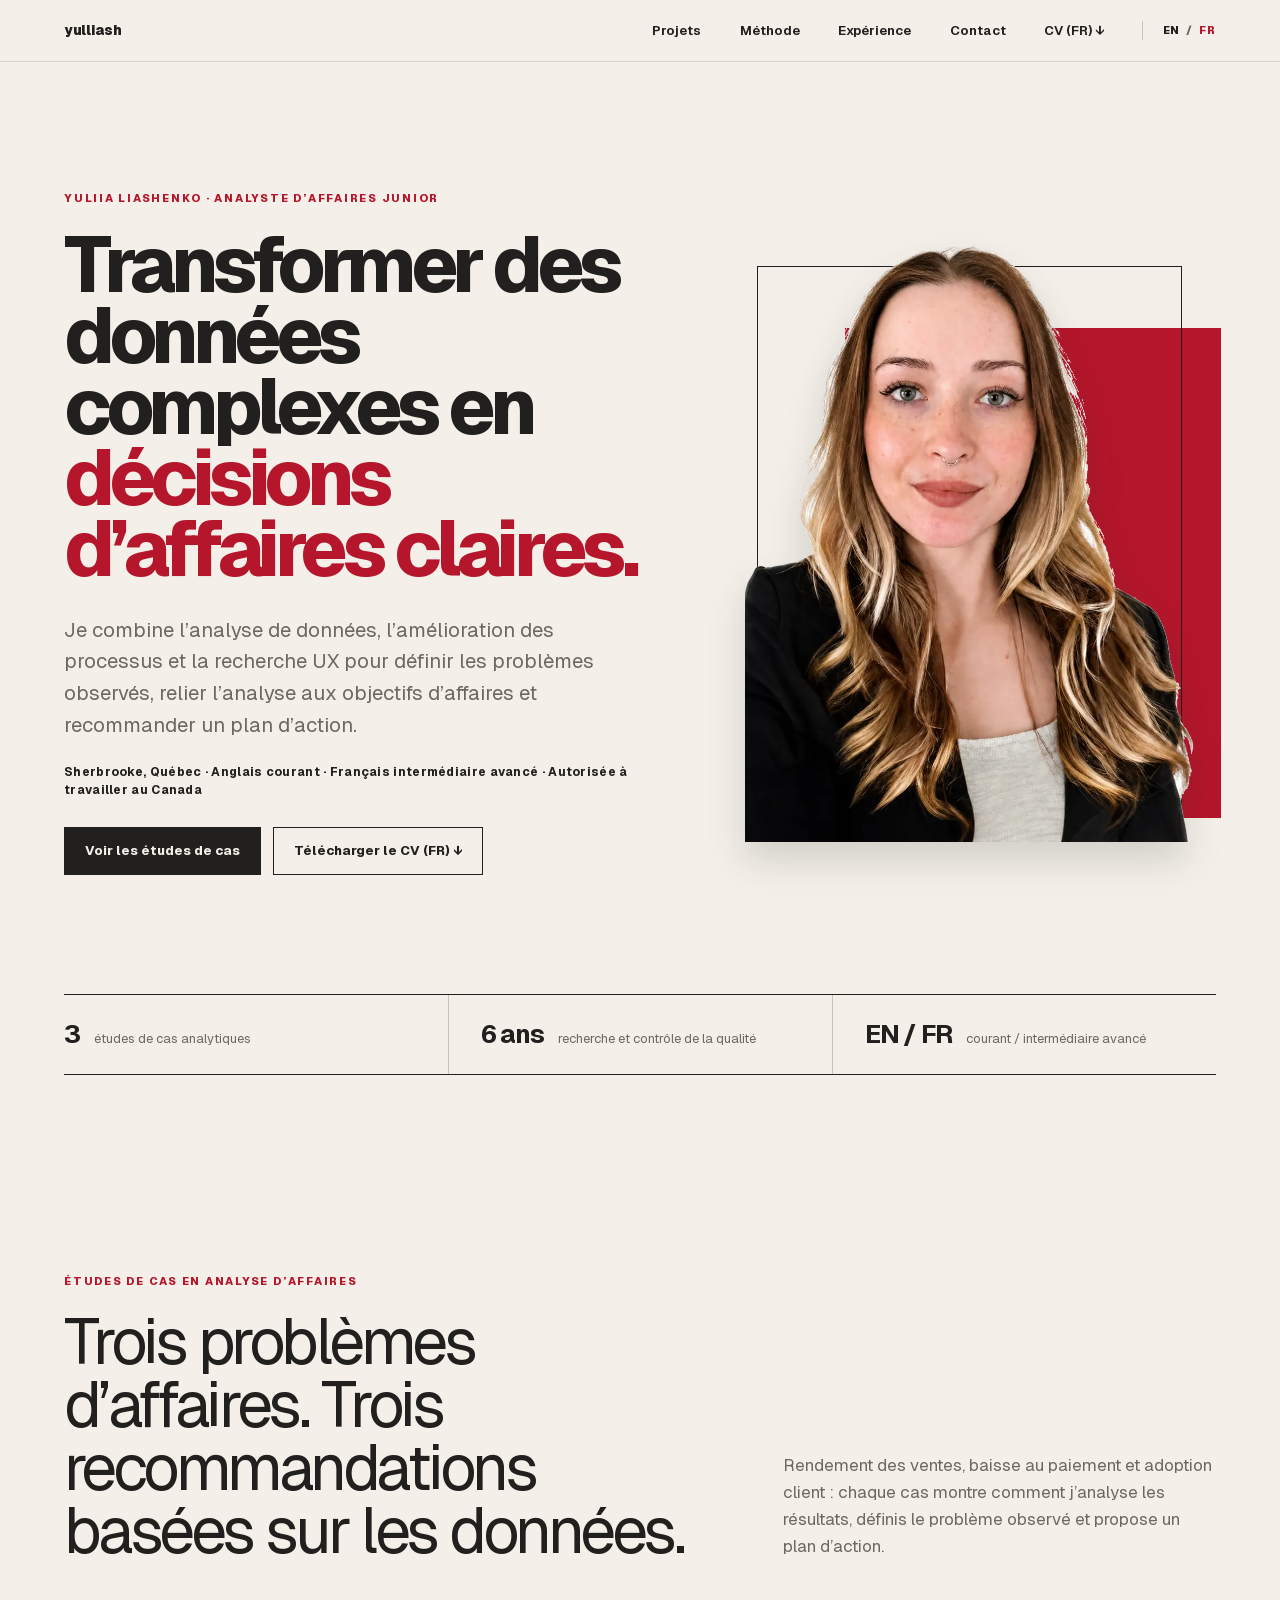
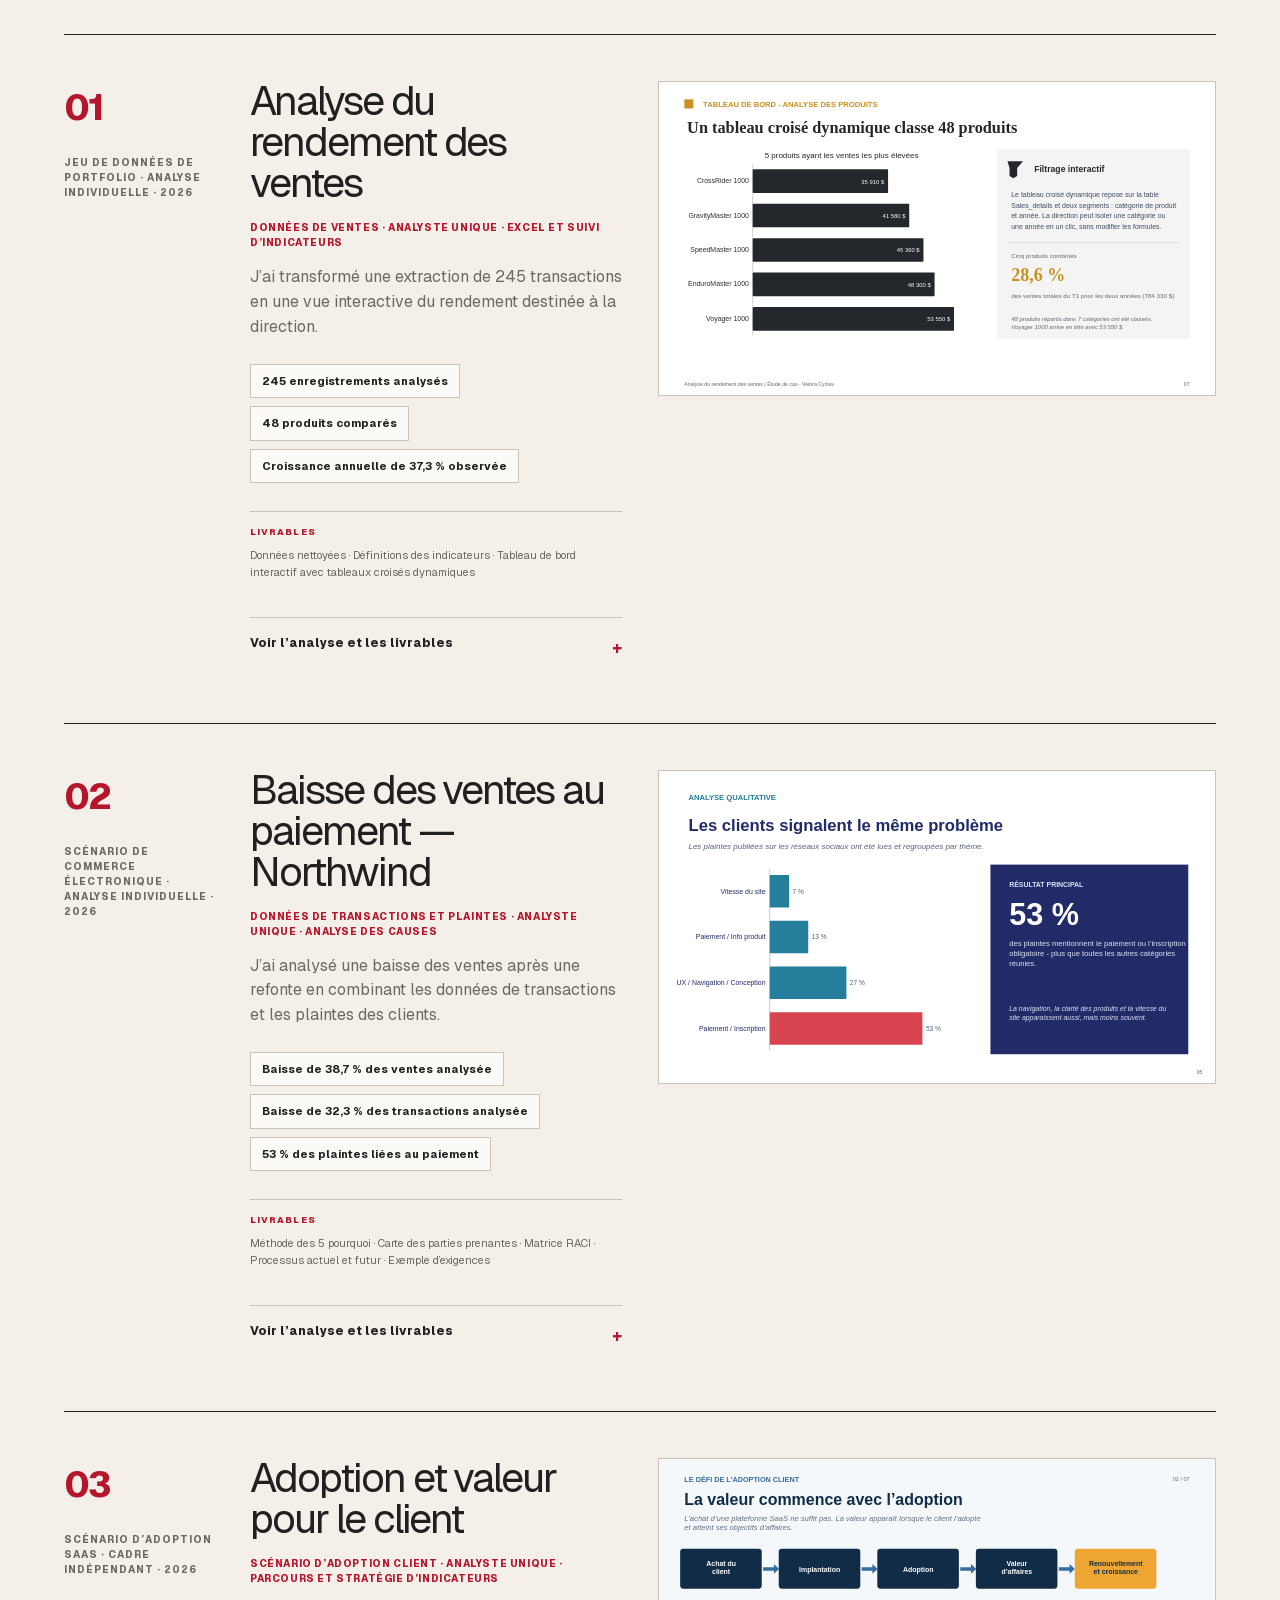
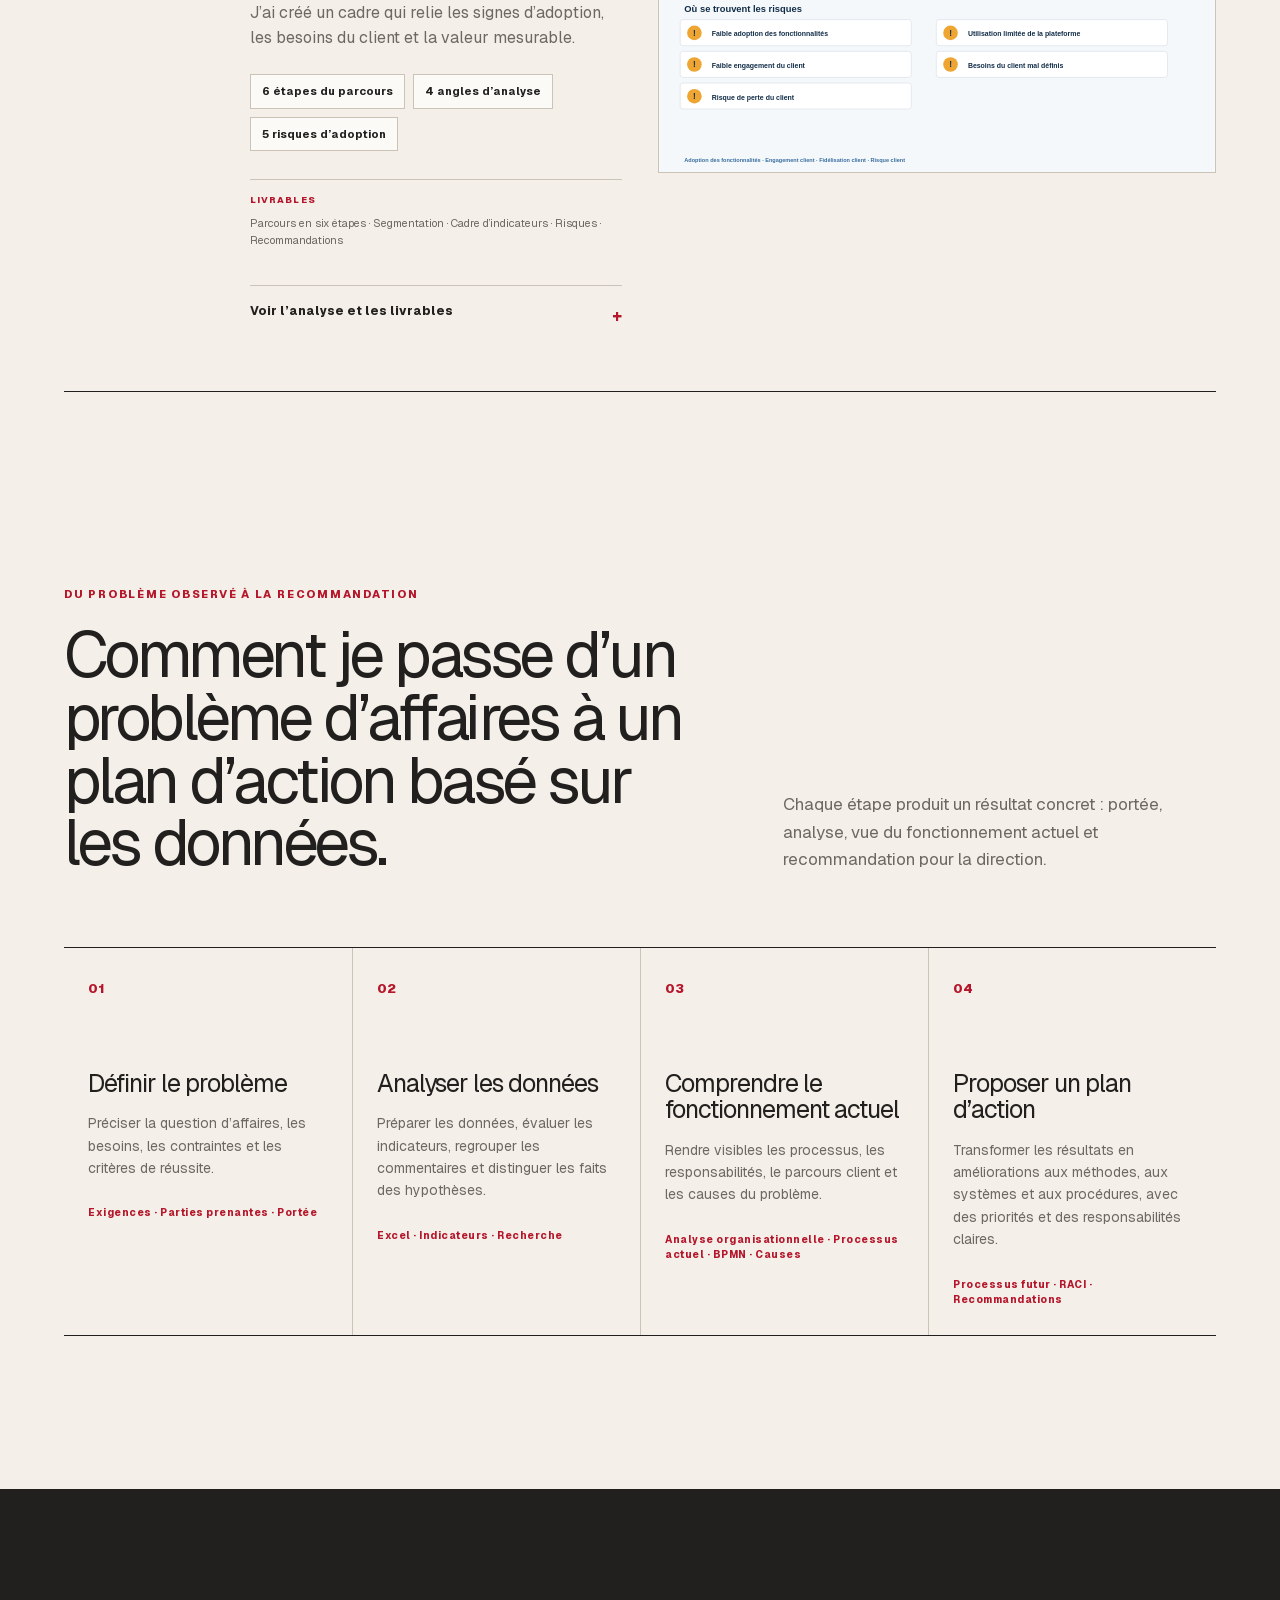
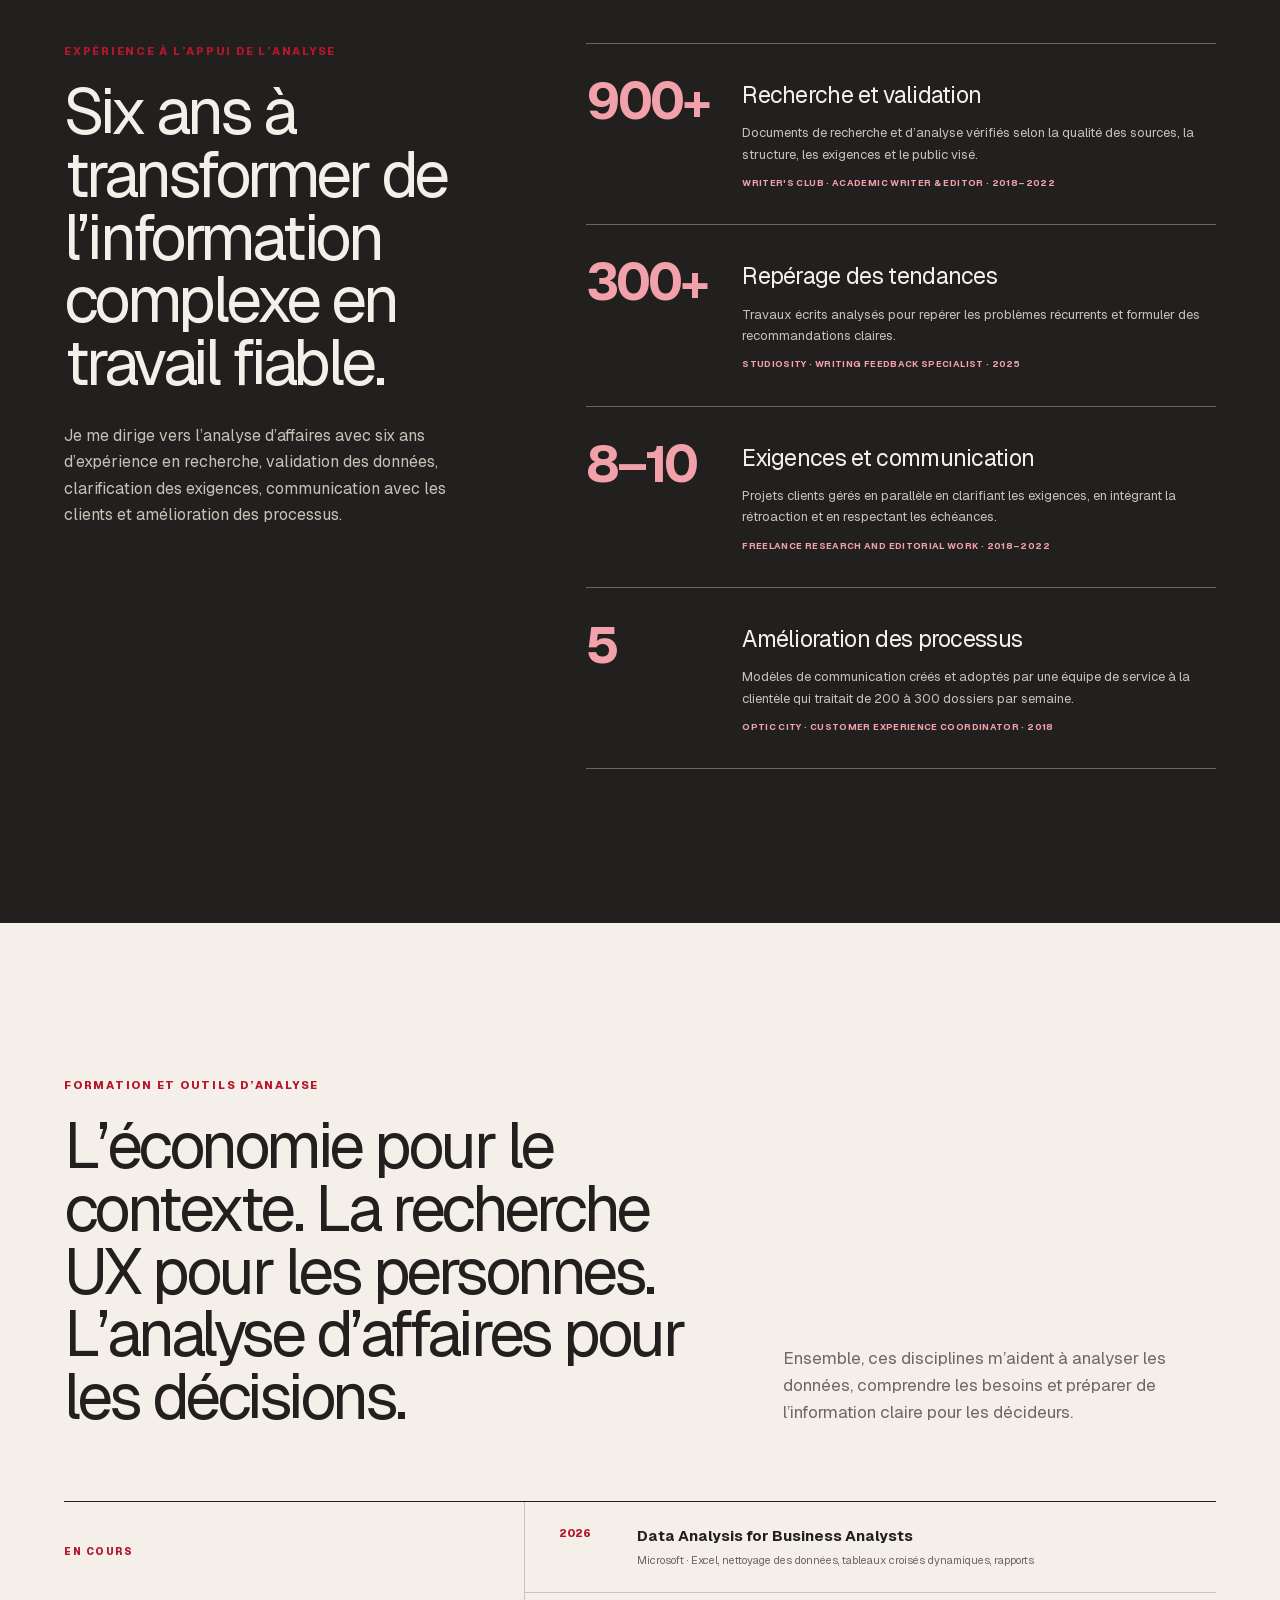
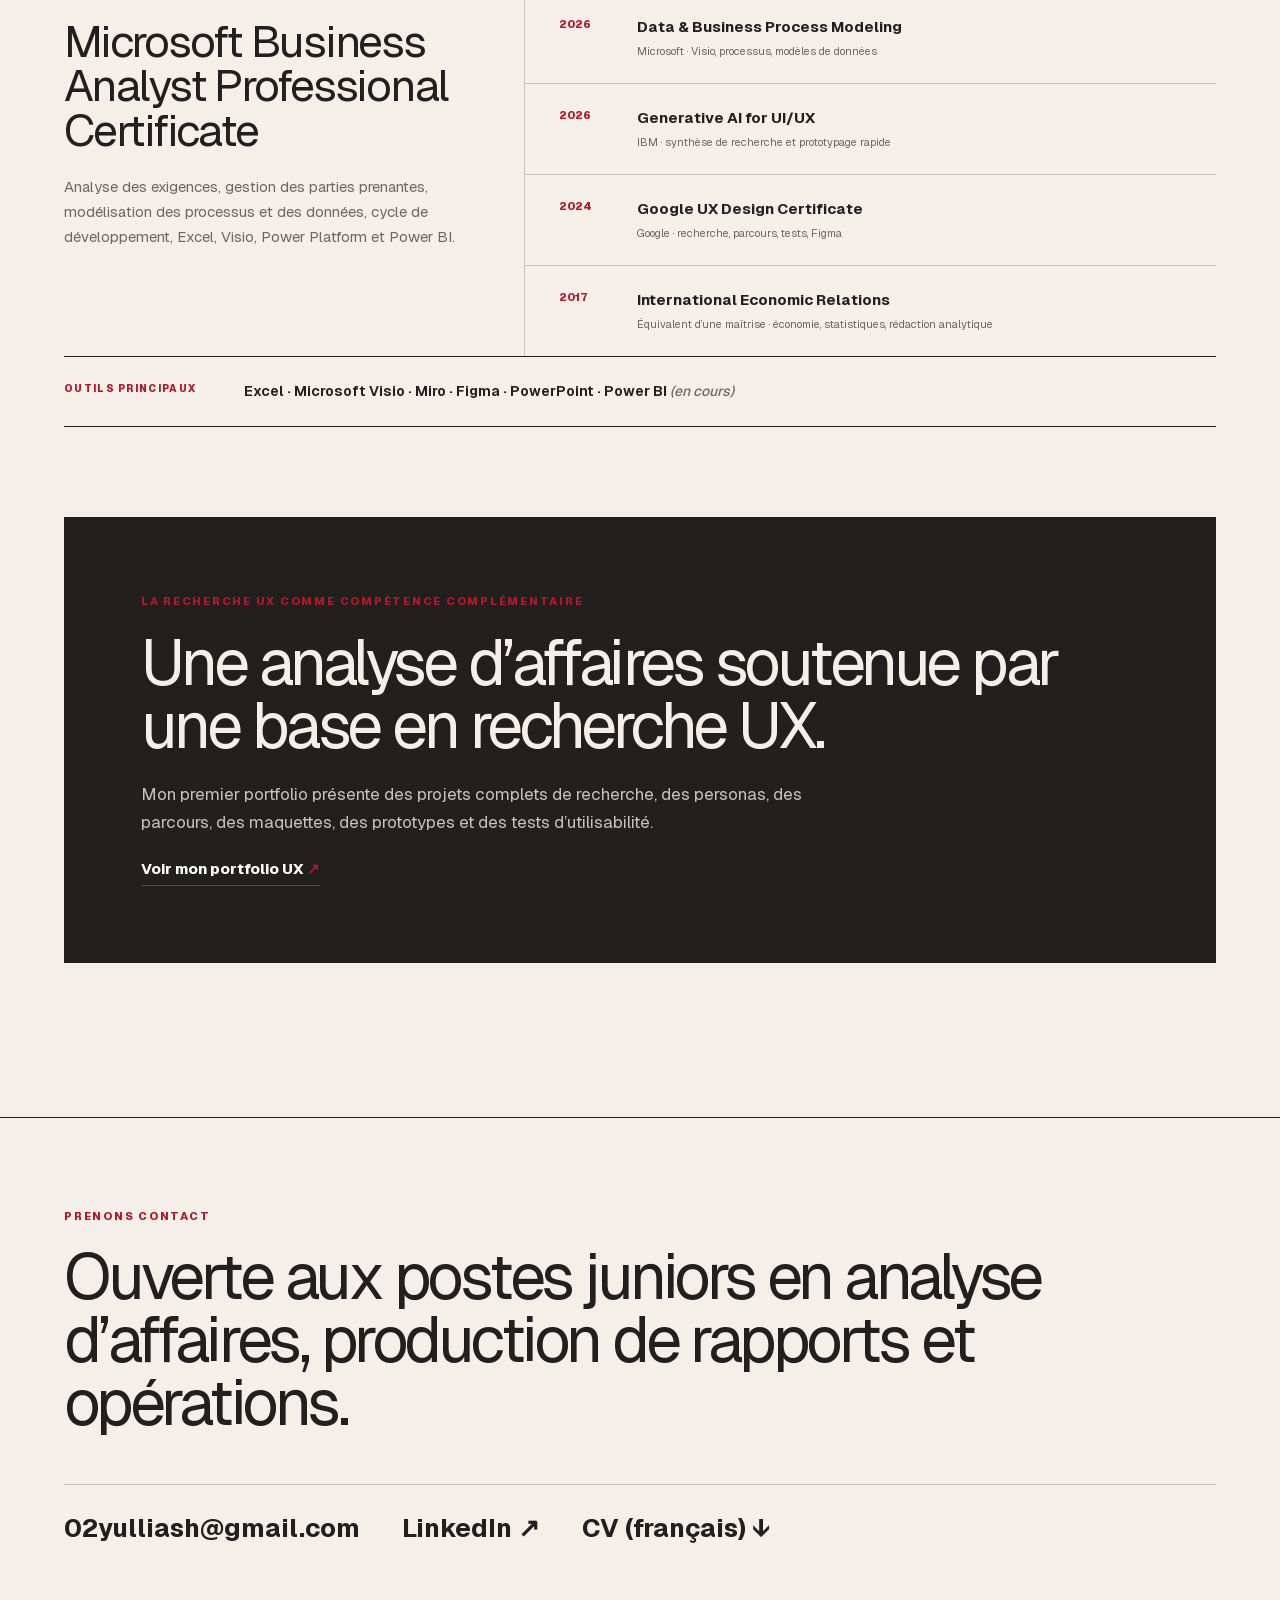
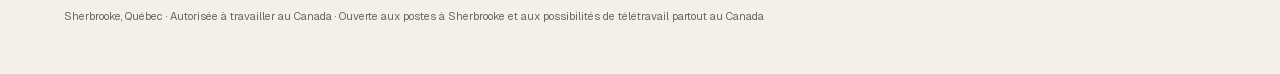
==== commit 0a6647e7: "Add professional portrait to portfolio hero" ====
--- a/fr/index.html
+++ b/fr/index.html
@@ -1 +1 @@
-<!DOCTYPE html><html lang="en"><head><meta charSet="utf-8"/><meta name="viewport" content="width=device-width, initial-scale=1"/><link rel="preload" href="/_next/static/media/geist_latin-s.p.13htaj1cmiief.woff2" as="font" crossorigin="" type="font/woff2"/><link rel="preload" href="/_next/static/media/geist_mono_latin-s.p.0.q-h669a_dqa.woff2" as="font" crossorigin="" type="font/woff2"/><link rel="preload" href="/projects/sales-summary-fr.svg" as="image"/><link rel="stylesheet" href="/_next/static/chunks/0poh081y3-xu6.css" data-precedence="next"/><link rel="preload" as="script" fetchPriority="low" href="/_next/static/chunks/0hlda1~upve6~.js"/><script src="/_next/static/chunks/0t2z5hkh7v~~b.js" async=""></script><script src="/_next/static/chunks/07lhk_q6pmm3r.js" async=""></script><script src="/_next/static/chunks/turbopack-0es8qn54222.b.js" async=""></script><script src="/_next/static/chunks/0dbhjjzl8qfwv.js" async=""></script><script src="/_next/static/chunks/05grqcpv0w7_d.js" async=""></script><meta name="next-size-adjust" content=""/><title>Yuliia Liashenko | Analyste d’affaires junior</title><meta name="description" content="Portfolio d’une analyste d’affaires junior : analyse de données, amélioration des processus, exigences, recommandations et recherche UX."/><link rel="shortcut icon" href="/favicon.svg"/><link rel="icon" href="/favicon.svg"/><script src="/_next/static/chunks/03~yq9q893hmn.js" noModule=""></script></head><body class="geistsans_f2034289-module__djWkCa__variable geistmono_9f7f9e31-module__BFlC-q__variable antialiased"><div hidden=""><!--$--><!--/$--></div><main lang="fr-CA" class="locale-fr"><header class="site-header"><a class="brand" href="#top" aria-label="Yuliia Liashenko, haut de la page">yulliash</a><nav aria-label="Navigation principale"><a href="#work">Projets</a><a href="#approach">Méthode</a><a href="#experience">Expérience</a><a href="#contact">Contact</a><a href="/Yuliia-Liashenko-CV-FR.pdf" download="">CV (FR) ↓</a><div class="language-switch" aria-label="Choisir la langue"><a href="/" lang="en-CA">EN</a><span aria-hidden="true">/</span><span aria-current="page">FR</span></div></nav></header><section class="hero" id="top"><div class="hero-copy"><p class="eyebrow">YULIIA LIASHENKO · ANALYSTE D’AFFAIRES JUNIOR</p><h1>Transformer des données complexes en<!-- --> <em>décisions d’affaires claires.</em></h1><p class="hero-intro">Je combine l’analyse de données, l’amélioration des processus et la recherche UX pour définir les problèmes observés, relier l’analyse aux objectifs d’affaires et recommander un plan d’action.</p><p class="hero-meta">Sherbrooke, Québec · Anglais courant · Français intermédiaire avancé · Autorisée à travailler au Canada</p><div class="hero-actions"><a class="button button-primary" href="#work">Voir les études de cas</a><a class="button button-secondary" href="/Yuliia-Liashenko-CV-FR.pdf" download="">Télécharger le CV (FR) ↓</a></div></div><figure class="hero-visual"><div class="visual-label"><span>CAS 01 · ANALYSE DES VENTES</span><span>EXCEL · 2026</span></div><img src="/projects/sales-summary-fr.svg" alt="Tableau de bord Excel avec indicateurs et graphiques des ventes annuelles et mensuelles"/><figcaption><strong>Des données brutes à une vue pour la direction.</strong><span>Comparaison de deux périodes · 48 produits · 7 catégories</span></figcaption></figure><div class="proof-strip" aria-label="Faits saillants professionnels"><div><strong>3</strong><span>études de cas analytiques</span></div><div><strong>6 ans</strong><span>recherche et contrôle de la qualité</span></div><div><strong>EN / FR</strong><span>courant / intermédiaire avancé</span></div></div></section><section class="work section" id="work"><div class="section-heading"><p class="eyebrow">ÉTUDES DE CAS EN ANALYSE D’AFFAIRES</p><h2>Trois problèmes d’affaires. Trois recommandations basées sur les données.</h2><p>Rendement des ventes, baisse au paiement et adoption client : chaque cas montre comment j’analyse les résultats, définis le problème observé et propose un plan d’action.</p></div><div class="project-list"><article class="project"><div class="project-meta"><span class="project-number">01</span><span>JEU DE DONNÉES DE PORTFOLIO · ANALYSE INDIVIDUELLE · 2026</span></div><div class="project-copy"><h3>Analyse du rendement des ventes</h3><p class="project-scope">Données de ventes · Analyste unique · Excel et suivi d’indicateurs</p><p class="project-thesis">J’ai transformé une extraction de 245 transactions en une vue interactive du rendement destinée à la direction.</p><ul class="metric-list" aria-label="Indicateurs clés — Analyse du rendement des ventes"><li>245 enregistrements analysés</li><li>48 produits comparés</li><li>Croissance annuelle de 37,3 % observée</li></ul><div class="deliverables"><span>LIVRABLES</span><p>Données nettoyées · Définitions des indicateurs · Tableau de bord interactif avec tableaux croisés dynamiques</p></div><details><summary>Voir l’analyse et les livrables<!-- --> <span aria-hidden="true">+</span></summary><div class="case-details"><div><h4>Problème</h4><p>Deux périodes de ventes comparables étaient disponibles, mais il n’y avait aucun moyen fiable de repérer les changements par produit, de comparer le rendement ou de suivre les annulations.</p></div><div><h4>Analyse</h4><p>J’ai nettoyé et structuré les données, extrait les dates, automatisé les calculs liés aux commandes et créé des vues d’indicateurs avec des tableaux croisés dynamiques et des segments.</p></div><div><h4>Résultat et recommandation</h4><p>L’analyse a montré une hausse des ventes de 330,5 k$ à 453,8 k$. Les commandes annulées représentaient 91,6 k$ et demandaient un suivi par la direction.</p></div></div></details></div><figure class="project-image"><img src="/projects/sales-dashboard-fr.svg" alt="Tableau croisé dynamique Excel présentant les cinq produits ayant les ventes les plus élevées, avec filtres et indicateurs" loading="lazy"/></figure></article><article class="project"><div class="project-meta"><span class="project-number">02</span><span>SCÉNARIO DE COMMERCE ÉLECTRONIQUE · ANALYSE INDIVIDUELLE · 2026</span></div><div class="project-copy"><h3>Baisse des ventes au paiement — Northwind</h3><p class="project-scope">Données de transactions et plaintes · Analyste unique · Analyse des causes</p><p class="project-thesis">J’ai analysé une baisse des ventes après une refonte en combinant les données de transactions et les plaintes des clients.</p><ul class="metric-list" aria-label="Indicateurs clés — Baisse des ventes au paiement — Northwind"><li>Baisse de 38,7 % des ventes analysée</li><li>Baisse de 32,3 % des transactions analysée</li><li>53 % des plaintes liées au paiement</li></ul><div class="deliverables"><span>LIVRABLES</span><p>Méthode des 5 pourquoi · Carte des parties prenantes · Matrice RACI · Processus actuel et futur · Exemple d’exigences</p></div><details><summary>Voir l’analyse et les livrables<!-- --> <span aria-hidden="true">+</span></summary><div class="case-details"><div><h4>Problème</h4><p>Une entreprise de commerce électronique auparavant stable a connu une baisse après une refonte. Les équipes ne s’entendaient pas sur la cause : marketing, saisonnalité ou nouvelle expérience.</p></div><div><h4>Analyse</h4><p>J’ai combiné les données quantitatives et qualitatives, puis utilisé la méthode des 5 pourquoi, l’analyse des rôles, la carte des parties prenantes et la matrice RACI pour définir le problème observé.</p></div><div><h4>Résultat et recommandation</h4><p>L’inscription obligatoire pendant le paiement était la cause la plus claire. La recommandation consistait à séparer la collecte des données de la fin de l’achat.</p></div></div><section class="ba-artifact" aria-label="Exemple de livrables d’analyse d’affaires pour Northwind"><div class="artifact-heading"><span>EXEMPLE DE LIVRABLE</span><h4>Processus de paiement et exigences</h4></div><div class="process-comparison"><div><p>FONCTIONNEMENT ACTUEL</p><ol class="process-flow process-flow-current"><li>Panier</li><li>Inscription obligatoire</li><li>Création du compte</li><li>Paiement</li></ol></div><div><p>FONCTIONNEMENT FUTUR</p><ol class="process-flow process-flow-future"><li>Panier</li><li>Invité ou connexion</li><li>Paiement</li><li>Confirmation</li></ol><small>La création d’un compte devient facultative après l’achat.</small></div></div><div class="requirement-grid"><div><span>BR-01</span><p>Le client doit pouvoir terminer son achat sans créer de compte.</p></div><div><span>FR-01</span><p>Le système doit offrir l’option de paiement en tant qu’invité avant de demander l’inscription.</p></div><div><span>AC-01</span><p>Étant donné que le client a des articles dans son panier, lorsqu’il choisit le paiement en tant qu’invité, il peut passer au paiement sans créer de compte.</p></div></div><p class="artifact-note">Livrable de portfolio créé à partir du scénario; il ne s’agit pas d’un changement implanté en production.</p></section></details></div><figure class="project-image"><img src="/projects/northwind-friction-fr.svg" alt="Analyse des plaintes de clients montrant que le paiement et l’inscription sont les problèmes les plus fréquents" loading="lazy"/></figure></article><article class="project"><div class="project-meta"><span class="project-number">03</span><span>SCÉNARIO D’ADOPTION SAAS · CADRE INDÉPENDANT · 2026</span></div><div class="project-copy"><h3>Adoption et valeur pour le client</h3><p class="project-scope">Scénario d’adoption client · Analyste unique · Parcours et stratégie d’indicateurs</p><p class="project-thesis">J’ai créé un cadre qui relie les signes d’adoption, les besoins du client et la valeur mesurable.</p><ul class="metric-list" aria-label="Indicateurs clés — Adoption et valeur pour le client"><li>6 étapes du parcours</li><li>4 angles d’analyse</li><li>5 risques d’adoption</li></ul><div class="deliverables"><span>LIVRABLES</span><p>Parcours en six étapes · Segmentation · Cadre d’indicateurs · Risques · Recommandations</p></div><details><summary>Voir l’analyse et les livrables<!-- --> <span aria-hidden="true">+</span></summary><div class="case-details"><div><h4>Problème</h4><p>Un client SaaS ne reçoit pas toute la valeur au moment de l’achat. Une faible adoption, une utilisation limitée, des responsabilités mal définies et peu d’engagement peuvent mettre le renouvellement à risque.</p></div><div><h4>Analyse</h4><p>J’ai défini le parcours, segmenté les clients, combiné les indicateurs d’utilisation avec les entrevues et les commentaires, puis identifié les problèmes à chaque étape.</p></div><div><h4>Résultat et recommandation</h4><p>J’ai recommandé une formation adaptée, une documentation plus claire, des suivis avec l’équipe responsable du client et une boucle de rétroaction liée aux indicateurs d’adoption et de renouvellement.</p></div></div></details></div><figure class="project-image"><img src="/projects/customer-adoption-fr.svg" alt="Parcours d’adoption client, de l’achat et de l’implantation jusqu’à la valeur d’affaires et au renouvellement" loading="lazy"/></figure></article></div></section><section class="approach section" id="approach"><div class="section-heading"><p class="eyebrow">DU PROBLÈME OBSERVÉ À LA RECOMMANDATION</p><h2>Comment je passe d’un problème d’affaires à un plan d’action basé sur les données.</h2><p>Chaque étape produit un résultat concret : portée, analyse, vue du fonctionnement actuel et recommandation pour la direction.</p></div><ol class="approach-grid"><li><span>01</span><h3>Définir le problème</h3><p>Préciser la question d’affaires, les besoins, les contraintes et les critères de réussite.</p><small>Exigences · Parties prenantes · Portée</small></li><li><span>02</span><h3>Analyser les données</h3><p>Préparer les données, évaluer les indicateurs, regrouper les commentaires et distinguer les faits des hypothèses.</p><small>Excel · Indicateurs · Recherche</small></li><li><span>03</span><h3>Comprendre le fonctionnement actuel</h3><p>Rendre visibles les processus, les responsabilités, le parcours client et les causes du problème.</p><small>Analyse organisationnelle · Processus actuel · BPMN · Causes</small></li><li><span>04</span><h3>Proposer un plan d’action</h3><p>Transformer les résultats en améliorations aux méthodes, aux systèmes et aux procédures, avec des priorités et des responsabilités claires.</p><small>Processus futur · RACI · Recommandations</small></li></ol></section><section class="experience section" id="experience"><div class="experience-lead"><p class="eyebrow">EXPÉRIENCE À L’APPUI DE L’ANALYSE</p><h2>Six ans à transformer de l’information complexe en travail fiable.</h2><p>Je me dirige vers l’analyse d’affaires avec six ans d’expérience en recherche, validation des données, clarification des exigences, communication avec les clients et amélioration des processus.</p></div><div class="experience-list"><article><strong>900+</strong><div><h3>Recherche et validation</h3><p>Documents de recherche et d’analyse vérifiés selon la qualité des sources, la structure, les exigences et le public visé.</p><small>Writer&#x27;s Club · Academic Writer &amp; Editor · 2018–2022</small></div></article><article><strong>300+</strong><div><h3>Repérage des tendances</h3><p>Travaux écrits analysés pour repérer les problèmes récurrents et formuler des recommandations claires.</p><small>Studiosity · Writing Feedback Specialist · 2025</small></div></article><article><strong>8–10</strong><div><h3>Exigences et communication</h3><p>Projets clients gérés en parallèle en clarifiant les exigences, en intégrant la rétroaction et en respectant les échéances.</p><small>Freelance research and editorial work · 2018–2022</small></div></article><article><strong>5</strong><div><h3>Amélioration des processus</h3><p>Modèles de communication créés et adoptés par une équipe de service à la clientèle qui traitait de 200 à 300 dossiers par semaine.</p><small>Optic City · Customer Experience Coordinator · 2018</small></div></article></div></section><section class="training section" id="training"><div class="section-heading"><p class="eyebrow">FORMATION ET OUTILS D’ANALYSE</p><h2>L’économie pour le contexte. La recherche UX pour les personnes. L’analyse d’affaires pour les décisions.</h2><p>Ensemble, ces disciplines m’aident à analyser les données, comprendre les besoins et préparer de l’information claire pour les décideurs.</p></div><div class="training-layout"><div class="training-primary"><p class="training-status">EN COURS</p><h3>Microsoft Business Analyst Professional Certificate</h3><p>Analyse des exigences, gestion des parties prenantes, modélisation des processus et des données, cycle de développement, Excel, Visio, Power Platform et Power BI.</p></div><ul class="credential-list"><li><span>2026</span><strong>Data Analysis for Business Analysts</strong><small>Microsoft · Excel, nettoyage des données, tableaux croisés dynamiques, rapports</small></li><li><span>2026</span><strong>Data &amp; Business Process Modeling</strong><small>Microsoft · Visio, processus, modèles de données</small></li><li><span>2026</span><strong>Generative AI for UI/UX</strong><small>IBM · synthèse de recherche et prototypage rapide</small></li><li><span>2024</span><strong>Google UX Design Certificate</strong><small>Google · recherche, parcours, tests, Figma</small></li><li><span>2017</span><strong>International Economic Relations</strong><small>Équivalent d’une maîtrise · économie, statistiques, rédaction analytique</small></li></ul></div><div class="tool-line"><span>OUTILS PRINCIPAUX</span><p>Excel · Microsoft Visio · Miro · Figma · PowerPoint · Power BI<!-- --> <em>(en cours)</em></p></div></section><section class="bridge" aria-label="Lien vers le portfolio UX"><p class="eyebrow">LA RECHERCHE UX COMME COMPÉTENCE COMPLÉMENTAIRE</p><h2>Une analyse d’affaires soutenue par une base en recherche UX.</h2><p>Mon premier portfolio présente des projets complets de recherche, des personas, des parcours, des maquettes, des prototypes et des tests d’utilisabilité.</p><a href="https://yulliash.framer.website" target="_blank" rel="noreferrer">Voir mon portfolio UX <span aria-hidden="true">↗</span></a></section><footer id="contact"><p class="eyebrow">PRENONS CONTACT</p><h2>Ouverte aux postes juniors en analyse d’affaires, production de rapports et opérations.</h2><div class="footer-links"><a href="mailto:02yulliash@gmail.com">02yulliash@gmail.com</a><a href="https://www.linkedin.com/in/yulliash/" target="_blank" rel="noreferrer">LinkedIn ↗</a><a href="/Yuliia-Liashenko-CV-FR.pdf" download="">CV (français) ↓</a></div><p class="footer-note">Sherbrooke, Québec · Autorisée à travailler au Canada · Ouverte aux postes à Sherbrooke et aux possibilités de télétravail partout au Canada</p></footer></main><!--$--><!--/$--><script src="/_next/static/chunks/0hlda1~upve6~.js" id="_R_" async=""></script><script>(self.__next_f=self.__next_f||[]).push([0])</script><script>self.__next_f.push([1,"1:\"$Sreact.fragment\"\n2:I[39756,[\"/_next/static/chunks/0dbhjjzl8qfwv.js\"],\"default\"]\n3:I[37457,[\"/_next/static/chunks/0dbhjjzl8qfwv.js\"],\"default\"]\n4:I[69597,[\"/_next/static/chunks/0dbhjjzl8qfwv.js\",\"/_next/static/chunks/05grqcpv0w7_d.js\"],\"default\"]\nf:I[68027,[\"/_next/static/chunks/0dbhjjzl8qfwv.js\"],\"default\",1]\n:HL[\"/_next/static/chunks/0poh081y3-xu6.css\",\"style\"]\n:HL[\"/_next/static/media/geist_latin-s.p.13htaj1cmiief.woff2\",\"font\",{\"crossOrigin\":\"\",\"type\":\"font/woff2\"}]\n:HL[\"/_next/static/media/geist_mono_latin-s.p.0.q-h669a_dqa.woff2\",\"font\",{\"crossOrigin\":\"\",\"type\":\"font/woff2\"}]\n:HL[\"/projects/sales-summary-fr.svg\",\"image\"]\n"])</script><script>self.__next_f.push([1,"0:{\"P\":null,\"c\":[\"\",\"fr\",\"\"],\"q\":\"\",\"i\":false,\"f\":[[[\"\",{\"children\":[\"fr\",{\"children\":[\"__PAGE__\",{}]}]},\"$undefined\",\"$undefined\",16],[[\"$\",\"$1\",\"c\",{\"children\":[[[\"$\",\"link\",\"0\",{\"rel\":\"stylesheet\",\"href\":\"/_next/static/chunks/0poh081y3-xu6.css\",\"precedence\":\"next\",\"crossOrigin\":\"$undefined\",\"nonce\":\"$undefined\"}],[\"$\",\"script\",\"script-0\",{\"src\":\"/_next/static/chunks/0dbhjjzl8qfwv.js\",\"async\":true,\"nonce\":\"$undefined\"}]],[\"$\",\"html\",null,{\"lang\":\"en\",\"children\":[\"$\",\"body\",null,{\"className\":\"geistsans_f2034289-module__djWkCa__variable geistmono_9f7f9e31-module__BFlC-q__variable antialiased\",\"children\":[\"$\",\"$L2\",null,{\"parallelRouterKey\":\"children\",\"error\":\"$undefined\",\"errorStyles\":\"$undefined\",\"errorScripts\":\"$undefined\",\"template\":[\"$\",\"$L3\",null,{}],\"templateStyles\":\"$undefined\",\"templateScripts\":\"$undefined\",\"notFound\":[[[\"$\",\"title\",null,{\"children\":\"404: This page could not be found.\"}],[\"$\",\"div\",null,{\"style\":{\"fontFamily\":\"system-ui,\\\"Segoe UI\\\",Roboto,Helvetica,Arial,sans-serif,\\\"Apple Color Emoji\\\",\\\"Segoe UI Emoji\\\"\",\"height\":\"100vh\",\"textAlign\":\"center\",\"display\":\"flex\",\"flexDirection\":\"column\",\"alignItems\":\"center\",\"justifyContent\":\"center\"},\"children\":[\"$\",\"div\",null,{\"children\":[[\"$\",\"style\",null,{\"dangerouslySetInnerHTML\":{\"__html\":\"body{color:#000;background:#fff;margin:0}.next-error-h1{border-right:1px solid rgba(0,0,0,.3)}@media (prefers-color-scheme:dark){body{color:#fff;background:#000}.next-error-h1{border-right:1px solid rgba(255,255,255,.3)}}\"}}],[\"$\",\"h1\",null,{\"className\":\"next-error-h1\",\"style\":{\"display\":\"inline-block\",\"margin\":\"0 20px 0 0\",\"padding\":\"0 23px 0 0\",\"fontSize\":24,\"fontWeight\":500,\"verticalAlign\":\"top\",\"lineHeight\":\"49px\"},\"children\":404}],[\"$\",\"div\",null,{\"style\":{\"display\":\"inline-block\"},\"children\":[\"$\",\"h2\",null,{\"style\":{\"fontSize\":14,\"fontWeight\":400,\"lineHeight\":\"49px\",\"margin\":0},\"children\":\"This page could not be found.\"}]}]]}]}]],[]],\"forbidden\":\"$undefined\",\"unauthorized\":\"$undefined\"}]}]}]]}],{\"children\":[[\"$\",\"$1\",\"c\",{\"children\":[[[\"$\",\"script\",\"script-0\",{\"src\":\"/_next/static/chunks/05grqcpv0w7_d.js\",\"async\":true,\"nonce\":\"$undefined\"}]],[[\"$\",\"$L4\",null,{}],[\"$\",\"$L2\",null,{\"parallelRouterKey\":\"children\",\"error\":\"$undefined\",\"errorStyles\":\"$undefined\",\"errorScripts\":\"$undefined\",\"template\":[\"$\",\"$L3\",null,{}],\"templateStyles\":\"$undefined\",\"templateScripts\":\"$undefined\",\"notFound\":\"$undefined\",\"forbidden\":\"$undefined\",\"unauthorized\":\"$undefined\"}]]]}],{\"children\":[[\"$\",\"$1\",\"c\",{\"children\":[[\"$\",\"main\",null,{\"lang\":\"fr-CA\",\"className\":\"locale-fr\",\"children\":[[\"$\",\"header\",null,{\"className\":\"site-header\",\"children\":[[\"$\",\"a\",null,{\"className\":\"brand\",\"href\":\"#top\",\"aria-label\":\"Yuliia Liashenko, haut de la page\",\"children\":\"yulliash\"}],[\"$\",\"nav\",null,{\"aria-label\":\"Navigation principale\",\"children\":[[\"$\",\"a\",null,{\"href\":\"#work\",\"children\":\"Projets\"}],[\"$\",\"a\",null,{\"href\":\"#approach\",\"children\":\"Méthode\"}],[\"$\",\"a\",null,{\"href\":\"#experience\",\"children\":\"Expérience\"}],[\"$\",\"a\",null,{\"href\":\"#contact\",\"children\":\"Contact\"}],[\"$\",\"a\",null,{\"href\":\"/Yuliia-Liashenko-CV-FR.pdf\",\"download\":true,\"children\":\"CV (FR) ↓\"}],[\"$\",\"div\",null,{\"className\":\"language-switch\",\"aria-label\":\"Choisir la langue\",\"children\":[[\"$\",\"a\",null,{\"href\":\"/\",\"lang\":\"en-CA\",\"children\":\"EN\"}],[\"$\",\"span\",null,{\"aria-hidden\":\"true\",\"children\":\"/\"}],[\"$\",\"span\",null,{\"aria-current\":\"page\",\"children\":\"FR\"}]]}]]}]]}],[\"$\",\"section\",null,{\"className\":\"hero\",\"id\":\"top\",\"children\":[[\"$\",\"div\",null,{\"className\":\"hero-copy\",\"children\":[[\"$\",\"p\",null,{\"className\":\"eyebrow\",\"children\":\"YULIIA LIASHENKO · ANALYSTE D’AFFAIRES JUNIOR\"}],[\"$\",\"h1\",null,{\"children\":[\"Transformer des données complexes en\",\" \",[\"$\",\"em\",null,{\"children\":\"décisions d’affaires claires.\"}]]}],[\"$\",\"p\",null,{\"className\":\"hero-intro\",\"children\":\"Je combine l’analyse de données, l’amélioration des processus et la recherche UX pour définir les problèmes observés, relier l’analyse aux objectifs d’affaires et recommander un plan d’action.\"}],[\"$\",\"p\",null,{\"className\":\"hero-meta\",\"children\":\"Sherbrooke, Québec · Anglais courant · Français intermédiaire avancé · Autorisée à travailler au Canada\"}],[\"$\",\"div\",null,{\"className\":\"hero-actions\",\"children\":[[\"$\",\"a\",null,{\"className\":\"button button-primary\",\"href\":\"#work\",\"children\":\"Voir les études de cas\"}],[\"$\",\"a\",null,{\"className\":\"button button-secondary\",\"href\":\"/Yuliia-Liashenko-CV-FR.pdf\",\"download\":true,\"children\":\"Télécharger le CV (FR) ↓\"}]]}]]}],[\"$\",\"figure\",null,{\"className\":\"hero-visual\",\"children\":[[\"$\",\"div\",null,{\"className\":\"visual-label\",\"children\":[[\"$\",\"span\",null,{\"children\":\"CAS 01 · ANALYSE DES VENTES\"}],[\"$\",\"span\",null,{\"children\":\"EXCEL · 2026\"}]]}],[\"$\",\"img\",null,{\"src\":\"/projects/sales-summary-fr.svg\",\"alt\":\"Tableau de bord Excel avec indicateurs et graphiques des ventes annuelles et mensuelles\"}],\"$L5\"]}],\"$L6\"]}],\"$L7\",\"$L8\",\"$L9\",\"$La\",\"$Lb\",\"$Lc\"]}],null,\"$Ld\"]}],{},null,false,null]},null,false,null]},null,false,null],\"$Le\",false]],\"m\":\"$undefined\",\"G\":[\"$f\",[\"$L10\"]],\"S\":true,\"h\":null,\"s\":\"$undefined\",\"l\":\"$undefined\",\"p\":\"$undefined\",\"d\":\"$undefined\",\"b\":\"Co1QjpNkBB5paY2JuYKSe\"}\n"])</script><script>self.__next_f.push([1,"18:I[97367,[\"/_next/static/chunks/0dbhjjzl8qfwv.js\"],\"OutletBoundary\"]\n19:\"$Sreact.suspense\"\n1b:I[97367,[\"/_next/static/chunks/0dbhjjzl8qfwv.js\"],\"ViewportBoundary\"]\n1d:I[97367,[\"/_next/static/chunks/0dbhjjzl8qfwv.js\"],\"MetadataBoundary\"]\n5:[\"$\",\"figcaption\",null,{\"children\":[[\"$\",\"strong\",null,{\"children\":\"Des données brutes à une vue pour la direction.\"}],[\"$\",\"span\",null,{\"children\":\"Comparaison de deux périodes · 48 produits · 7 catégories\"}]]}]\n6:[\"$\",\"div\",null,{\"className\":\"proof-strip\",\"aria-label\":\"Faits saillants professionnels\",\"children\":[[\"$\",\"div\",null,{\"children\":[[\"$\",\"strong\",null,{\"children\":\"3\"}],[\"$\",\"span\",null,{\"children\":\"études de cas analytiques\"}]]}],[\"$\",\"div\",null,{\"children\":[[\"$\",\"strong\",null,{\"children\":\"6 ans\"}],[\"$\",\"span\",null,{\"children\":\"recherche et contrôle de la qualité\"}]]}],[\"$\",\"div\",null,{\"children\":[[\"$\",\"strong\",null,{\"children\":\"EN / FR\"}],[\"$\",\"span\",null,{\"children\":\"courant / intermédiaire avancé\"}]]}]]}]\n"])</script><script>self.__next_f.push([1,"7:[\"$\",\"section\",null,{\"className\":\"work section\",\"id\":\"work\",\"children\":[[\"$\",\"div\",null,{\"className\":\"section-heading\",\"children\":[[\"$\",\"p\",null,{\"className\":\"eyebrow\",\"children\":\"ÉTUDES DE CAS EN ANALYSE D’AFFAIRES\"}],[\"$\",\"h2\",null,{\"children\":\"Trois problèmes d’affaires. Trois recommandations basées sur les données.\"}],[\"$\",\"p\",null,{\"children\":\"Rendement des ventes, baisse au paiement et adoption client : chaque cas montre comment j’analyse les résultats, définis le problème observé et propose un plan d’action.\"}]]}],[\"$\",\"div\",null,{\"className\":\"project-list\",\"children\":[[\"$\",\"article\",\"01\",{\"className\":\"project\",\"children\":[[\"$\",\"div\",null,{\"className\":\"project-meta\",\"children\":[[\"$\",\"span\",null,{\"className\":\"project-number\",\"children\":\"01\"}],[\"$\",\"span\",null,{\"children\":\"JEU DE DONNÉES DE PORTFOLIO · ANALYSE INDIVIDUELLE · 2026\"}]]}],[\"$\",\"div\",null,{\"className\":\"project-copy\",\"children\":[[\"$\",\"h3\",null,{\"children\":\"Analyse du rendement des ventes\"}],[\"$\",\"p\",null,{\"className\":\"project-scope\",\"children\":\"Données de ventes · Analyste unique · Excel et suivi d’indicateurs\"}],[\"$\",\"p\",null,{\"className\":\"project-thesis\",\"children\":\"J’ai transformé une extraction de 245 transactions en une vue interactive du rendement destinée à la direction.\"}],[\"$\",\"ul\",null,{\"className\":\"metric-list\",\"aria-label\":\"Indicateurs clés — Analyse du rendement des ventes\",\"children\":[[\"$\",\"li\",\"245 enregistrements analysés\",{\"children\":\"245 enregistrements analysés\"}],[\"$\",\"li\",\"48 produits comparés\",{\"children\":\"48 produits comparés\"}],[\"$\",\"li\",\"Croissance annuelle de 37,3 % observée\",{\"children\":\"Croissance annuelle de 37,3 % observée\"}]]}],[\"$\",\"div\",null,{\"className\":\"deliverables\",\"children\":[[\"$\",\"span\",null,{\"children\":\"LIVRABLES\"}],[\"$\",\"p\",null,{\"children\":\"Données nettoyées · Définitions des indicateurs · Tableau de bord interactif avec tableaux croisés dynamiques\"}]]}],[\"$\",\"details\",null,{\"children\":[[\"$\",\"summary\",null,{\"children\":[\"Voir l’analyse et les livrables\",\" \",[\"$\",\"span\",null,{\"aria-hidden\":\"true\",\"children\":\"+\"}]]}],[\"$\",\"div\",null,{\"className\":\"case-details\",\"children\":[[\"$\",\"div\",null,{\"children\":[[\"$\",\"h4\",null,{\"children\":\"Problème\"}],[\"$\",\"p\",null,{\"children\":\"Deux périodes de ventes comparables étaient disponibles, mais il n’y avait aucun moyen fiable de repérer les changements par produit, de comparer le rendement ou de suivre les annulations.\"}]]}],[\"$\",\"div\",null,{\"children\":[[\"$\",\"h4\",null,{\"children\":\"Analyse\"}],[\"$\",\"p\",null,{\"children\":\"J’ai nettoyé et structuré les données, extrait les dates, automatisé les calculs liés aux commandes et créé des vues d’indicateurs avec des tableaux croisés dynamiques et des segments.\"}]]}],[\"$\",\"div\",null,{\"children\":[[\"$\",\"h4\",null,{\"children\":\"Résultat et recommandation\"}],[\"$\",\"p\",null,{\"children\":\"L’analyse a montré une hausse des ventes de 330,5 k$ à 453,8 k$. Les commandes annulées représentaient 91,6 k$ et demandaient un suivi par la direction.\"}]]}]]}],false]}]]}],[\"$\",\"figure\",null,{\"className\":\"project-image\",\"children\":[\"$\",\"img\",null,{\"src\":\"/projects/sales-dashboard-fr.svg\",\"alt\":\"Tableau croisé dynamique Excel présentant les cinq produits ayant les ventes les plus élevées, avec filtres et indicateurs\",\"loading\":\"lazy\"}]}]]}],[\"$\",\"article\",\"02\",{\"className\":\"project\",\"children\":[[\"$\",\"div\",null,{\"className\":\"project-meta\",\"children\":[[\"$\",\"span\",null,{\"className\":\"project-number\",\"children\":\"02\"}],[\"$\",\"span\",null,{\"children\":\"SCÉNARIO DE COMMERCE ÉLECTRONIQUE · ANALYSE INDIVIDUELLE · 2026\"}]]}],[\"$\",\"div\",null,{\"className\":\"project-copy\",\"children\":[[\"$\",\"h3\",null,{\"children\":\"Baisse des ventes au paiement — Northwind\"}],[\"$\",\"p\",null,{\"className\":\"project-scope\",\"children\":\"Données de transactions et plaintes · Analyste unique · Analyse des causes\"}],[\"$\",\"p\",null,{\"className\":\"project-thesis\",\"children\":\"J’ai analysé une baisse des ventes après une refonte en combinant les données de transactions et les plaintes des clients.\"}],[\"$\",\"ul\",null,{\"className\":\"metric-list\",\"aria-label\":\"Indicateurs clés — Baisse des ventes au paiement — Northwind\",\"children\":[\"$L11\",\"$L12\",\"$L13\"]}],\"$L14\",\"$L15\"]}],\"$L16\"]}],\"$L17\"]}]]}]\n"])</script><script>self.__next_f.push([1,"8:[\"$\",\"section\",null,{\"className\":\"approach section\",\"id\":\"approach\",\"children\":[[\"$\",\"div\",null,{\"className\":\"section-heading\",\"children\":[[\"$\",\"p\",null,{\"className\":\"eyebrow\",\"children\":\"DU PROBLÈME OBSERVÉ À LA RECOMMANDATION\"}],[\"$\",\"h2\",null,{\"children\":\"Comment je passe d’un problème d’affaires à un plan d’action basé sur les données.\"}],[\"$\",\"p\",null,{\"children\":\"Chaque étape produit un résultat concret : portée, analyse, vue du fonctionnement actuel et recommandation pour la direction.\"}]]}],[\"$\",\"ol\",null,{\"className\":\"approach-grid\",\"children\":[[\"$\",\"li\",null,{\"children\":[[\"$\",\"span\",null,{\"children\":\"01\"}],[\"$\",\"h3\",null,{\"children\":\"Définir le problème\"}],[\"$\",\"p\",null,{\"children\":\"Préciser la question d’affaires, les besoins, les contraintes et les critères de réussite.\"}],[\"$\",\"small\",null,{\"children\":\"Exigences · Parties prenantes · Portée\"}]]}],[\"$\",\"li\",null,{\"children\":[[\"$\",\"span\",null,{\"children\":\"02\"}],[\"$\",\"h3\",null,{\"children\":\"Analyser les données\"}],[\"$\",\"p\",null,{\"children\":\"Préparer les données, évaluer les indicateurs, regrouper les commentaires et distinguer les faits des hypothèses.\"}],[\"$\",\"small\",null,{\"children\":\"Excel · Indicateurs · Recherche\"}]]}],[\"$\",\"li\",null,{\"children\":[[\"$\",\"span\",null,{\"children\":\"03\"}],[\"$\",\"h3\",null,{\"children\":\"Comprendre le fonctionnement actuel\"}],[\"$\",\"p\",null,{\"children\":\"Rendre visibles les processus, les responsabilités, le parcours client et les causes du problème.\"}],[\"$\",\"small\",null,{\"children\":\"Analyse organisationnelle · Processus actuel · BPMN · Causes\"}]]}],[\"$\",\"li\",null,{\"children\":[[\"$\",\"span\",null,{\"children\":\"04\"}],[\"$\",\"h3\",null,{\"children\":\"Proposer un plan d’action\"}],[\"$\",\"p\",null,{\"children\":\"Transformer les résultats en améliorations aux méthodes, aux systèmes et aux procédures, avec des priorités et des responsabilités claires.\"}],[\"$\",\"small\",null,{\"children\":\"Processus futur · RACI · Recommandations\"}]]}]]}]]}]\n"])</script><script>self.__next_f.push([1,"9:[\"$\",\"section\",null,{\"className\":\"experience section\",\"id\":\"experience\",\"children\":[[\"$\",\"div\",null,{\"className\":\"experience-lead\",\"children\":[[\"$\",\"p\",null,{\"className\":\"eyebrow\",\"children\":\"EXPÉRIENCE À L’APPUI DE L’ANALYSE\"}],[\"$\",\"h2\",null,{\"children\":\"Six ans à transformer de l’information complexe en travail fiable.\"}],[\"$\",\"p\",null,{\"children\":\"Je me dirige vers l’analyse d’affaires avec six ans d’expérience en recherche, validation des données, clarification des exigences, communication avec les clients et amélioration des processus.\"}]]}],[\"$\",\"div\",null,{\"className\":\"experience-list\",\"children\":[[\"$\",\"article\",null,{\"children\":[[\"$\",\"strong\",null,{\"children\":\"900+\"}],[\"$\",\"div\",null,{\"children\":[[\"$\",\"h3\",null,{\"children\":\"Recherche et validation\"}],[\"$\",\"p\",null,{\"children\":\"Documents de recherche et d’analyse vérifiés selon la qualité des sources, la structure, les exigences et le public visé.\"}],[\"$\",\"small\",null,{\"children\":\"Writer's Club · Academic Writer \u0026 Editor · 2018–2022\"}]]}]]}],[\"$\",\"article\",null,{\"children\":[[\"$\",\"strong\",null,{\"children\":\"300+\"}],[\"$\",\"div\",null,{\"children\":[[\"$\",\"h3\",null,{\"children\":\"Repérage des tendances\"}],[\"$\",\"p\",null,{\"children\":\"Travaux écrits analysés pour repérer les problèmes récurrents et formuler des recommandations claires.\"}],[\"$\",\"small\",null,{\"children\":\"Studiosity · Writing Feedback Specialist · 2025\"}]]}]]}],[\"$\",\"article\",null,{\"children\":[[\"$\",\"strong\",null,{\"children\":\"8–10\"}],[\"$\",\"div\",null,{\"children\":[[\"$\",\"h3\",null,{\"children\":\"Exigences et communication\"}],[\"$\",\"p\",null,{\"children\":\"Projets clients gérés en parallèle en clarifiant les exigences, en intégrant la rétroaction et en respectant les échéances.\"}],[\"$\",\"small\",null,{\"children\":\"Freelance research and editorial work · 2018–2022\"}]]}]]}],[\"$\",\"article\",null,{\"children\":[[\"$\",\"strong\",null,{\"children\":\"5\"}],[\"$\",\"div\",null,{\"children\":[[\"$\",\"h3\",null,{\"children\":\"Amélioration des processus\"}],[\"$\",\"p\",null,{\"children\":\"Modèles de communication créés et adoptés par une équipe de service à la clientèle qui traitait de 200 à 300 dossiers par semaine.\"}],[\"$\",\"small\",null,{\"children\":\"Optic City · Customer Experience Coordinator · 2018\"}]]}]]}]]}]]}]\n"])</script><script>self.__next_f.push([1,"a:[\"$\",\"section\",null,{\"className\":\"training section\",\"id\":\"training\",\"children\":[[\"$\",\"div\",null,{\"className\":\"section-heading\",\"children\":[[\"$\",\"p\",null,{\"className\":\"eyebrow\",\"children\":\"FORMATION ET OUTILS D’ANALYSE\"}],[\"$\",\"h2\",null,{\"children\":\"L’économie pour le contexte. La recherche UX pour les personnes. L’analyse d’affaires pour les décisions.\"}],[\"$\",\"p\",null,{\"children\":\"Ensemble, ces disciplines m’aident à analyser les données, comprendre les besoins et préparer de l’information claire pour les décideurs.\"}]]}],[\"$\",\"div\",null,{\"className\":\"training-layout\",\"children\":[[\"$\",\"div\",null,{\"className\":\"training-primary\",\"children\":[[\"$\",\"p\",null,{\"className\":\"training-status\",\"children\":\"EN COURS\"}],[\"$\",\"h3\",null,{\"children\":\"Microsoft Business Analyst Professional Certificate\"}],[\"$\",\"p\",null,{\"children\":\"Analyse des exigences, gestion des parties prenantes, modélisation des processus et des données, cycle de développement, Excel, Visio, Power Platform et Power BI.\"}]]}],[\"$\",\"ul\",null,{\"className\":\"credential-list\",\"children\":[[\"$\",\"li\",null,{\"children\":[[\"$\",\"span\",null,{\"children\":\"2026\"}],[\"$\",\"strong\",null,{\"children\":\"Data Analysis for Business Analysts\"}],[\"$\",\"small\",null,{\"children\":\"Microsoft · Excel, nettoyage des données, tableaux croisés dynamiques, rapports\"}]]}],[\"$\",\"li\",null,{\"children\":[[\"$\",\"span\",null,{\"children\":\"2026\"}],[\"$\",\"strong\",null,{\"children\":\"Data \u0026 Business Process Modeling\"}],[\"$\",\"small\",null,{\"children\":\"Microsoft · Visio, processus, modèles de données\"}]]}],[\"$\",\"li\",null,{\"children\":[[\"$\",\"span\",null,{\"children\":\"2026\"}],[\"$\",\"strong\",null,{\"children\":\"Generative AI for UI/UX\"}],[\"$\",\"small\",null,{\"children\":\"IBM · synthèse de recherche et prototypage rapide\"}]]}],[\"$\",\"li\",null,{\"children\":[[\"$\",\"span\",null,{\"children\":\"2024\"}],[\"$\",\"strong\",null,{\"children\":\"Google UX Design Certificate\"}],[\"$\",\"small\",null,{\"children\":\"Google · recherche, parcours, tests, Figma\"}]]}],[\"$\",\"li\",null,{\"children\":[[\"$\",\"span\",null,{\"children\":\"2017\"}],[\"$\",\"strong\",null,{\"children\":\"International Economic Relations\"}],[\"$\",\"small\",null,{\"children\":\"Équivalent d’une maîtrise · économie, statistiques, rédaction analytique\"}]]}]]}]]}],[\"$\",\"div\",null,{\"className\":\"tool-line\",\"children\":[[\"$\",\"span\",null,{\"children\":\"OUTILS PRINCIPAUX\"}],[\"$\",\"p\",null,{\"children\":[\"Excel · Microsoft Visio · Miro · Figma · PowerPoint · Power BI\",\" \",[\"$\",\"em\",null,{\"children\":\"(en cours)\"}]]}]]}]]}]\n"])</script><script>self.__next_f.push([1,"b:[\"$\",\"section\",null,{\"className\":\"bridge\",\"aria-label\":\"Lien vers le portfolio UX\",\"children\":[[\"$\",\"p\",null,{\"className\":\"eyebrow\",\"children\":\"LA RECHERCHE UX COMME COMPÉTENCE COMPLÉMENTAIRE\"}],[\"$\",\"h2\",null,{\"children\":\"Une analyse d’affaires soutenue par une base en recherche UX.\"}],[\"$\",\"p\",null,{\"children\":\"Mon premier portfolio présente des projets complets de recherche, des personas, des parcours, des maquettes, des prototypes et des tests d’utilisabilité.\"}],[\"$\",\"a\",null,{\"href\":\"https://yulliash.framer.website\",\"target\":\"_blank\",\"rel\":\"noreferrer\",\"children\":[\"Voir mon portfolio UX \",[\"$\",\"span\",null,{\"aria-hidden\":\"true\",\"children\":\"↗\"}]]}]]}]\nc:[\"$\",\"footer\",null,{\"id\":\"contact\",\"children\":[[\"$\",\"p\",null,{\"className\":\"eyebrow\",\"children\":\"PRENONS CONTACT\"}],[\"$\",\"h2\",null,{\"children\":\"Ouverte aux postes juniors en analyse d’affaires, production de rapports et opérations.\"}],[\"$\",\"div\",null,{\"className\":\"footer-links\",\"children\":[[\"$\",\"a\",null,{\"href\":\"mailto:02yulliash@gmail.com\",\"children\":\"02yulliash@gmail.com\"}],[\"$\",\"a\",null,{\"href\":\"https://www.linkedin.com/in/yulliash/\",\"target\":\"_blank\",\"rel\":\"noreferrer\",\"children\":\"LinkedIn ↗\"}],[\"$\",\"a\",null,{\"href\":\"/Yuliia-Liashenko-CV-FR.pdf\",\"download\":true,\"children\":\"CV (français) ↓\"}]]}],[\"$\",\"p\",null,{\"className\":\"footer-note\",\"children\":\"Sherbrooke, Québec · Autorisée à travailler au Canada · Ouverte aux postes à Sherbrooke et aux possibilités de télétravail partout au Canada\"}]]}]\nd:[\"$\",\"$L18\",null,{\"children\":[\"$\",\"$19\",null,{\"name\":\"Next.MetadataOutlet\",\"children\":\"$@1a\"}]}]\ne:[\"$\",\"$1\",\"h\",{\"children\":[null,[\"$\",\"$L1b\",null,{\"children\":\"$L1c\"}],[\"$\",\"div\",null,{\"hidden\":true,\"children\":[\"$\",\"$L1d\",null,{\"children\":[\"$\",\"$19\",null,{\"name\":\"Next.Metadata\",\"children\":\"$L1e\"}]}]}],[\"$\",\"meta\",null,{\"name\":\"next-size-adjust\",\"content\":\"\"}]]}]\n10:[\"$\",\"link\",\"0\",{\"rel\":\"stylesheet\",\"href\":\"/_next/static/chunks/0poh081y3-xu6.css\",\"precedence\":\"next\",\"crossOrigin\":\"$undefined\",\"nonce\":\"$undefined\"}]\n"])</script><script>self.__next_f.push([1,"11:[\"$\",\"li\",\"Baisse de 38,7 % des ventes analysée\",{\"children\":\"Baisse de 38,7 % des ventes analysée\"}]\n12:[\"$\",\"li\",\"Baisse de 32,3 % des transactions analysée\",{\"children\":\"Baisse de 32,3 % des transactions analysée\"}]\n13:[\"$\",\"li\",\"53 % des plaintes liées au paiement\",{\"children\":\"53 % des plaintes liées au paiement\"}]\n14:[\"$\",\"div\",null,{\"className\":\"deliverables\",\"children\":[[\"$\",\"span\",null,{\"children\":\"LIVRABLES\"}],[\"$\",\"p\",null,{\"children\":\"Méthode des 5 pourquoi · Carte des parties prenantes · Matrice RACI · Processus actuel et futur · Exemple d’exigences\"}]]}]\n"])</script><script>self.__next_f.push([1,"15:[\"$\",\"details\",null,{\"children\":[[\"$\",\"summary\",null,{\"children\":[\"Voir l’analyse et les livrables\",\" \",[\"$\",\"span\",null,{\"aria-hidden\":\"true\",\"children\":\"+\"}]]}],[\"$\",\"div\",null,{\"className\":\"case-details\",\"children\":[[\"$\",\"div\",null,{\"children\":[[\"$\",\"h4\",null,{\"children\":\"Problème\"}],[\"$\",\"p\",null,{\"children\":\"Une entreprise de commerce électronique auparavant stable a connu une baisse après une refonte. Les équipes ne s’entendaient pas sur la cause : marketing, saisonnalité ou nouvelle expérience.\"}]]}],[\"$\",\"div\",null,{\"children\":[[\"$\",\"h4\",null,{\"children\":\"Analyse\"}],[\"$\",\"p\",null,{\"children\":\"J’ai combiné les données quantitatives et qualitatives, puis utilisé la méthode des 5 pourquoi, l’analyse des rôles, la carte des parties prenantes et la matrice RACI pour définir le problème observé.\"}]]}],[\"$\",\"div\",null,{\"children\":[[\"$\",\"h4\",null,{\"children\":\"Résultat et recommandation\"}],[\"$\",\"p\",null,{\"children\":\"L’inscription obligatoire pendant le paiement était la cause la plus claire. La recommandation consistait à séparer la collecte des données de la fin de l’achat.\"}]]}]]}],[\"$\",\"section\",null,{\"className\":\"ba-artifact\",\"aria-label\":\"Exemple de livrables d’analyse d’affaires pour Northwind\",\"children\":[[\"$\",\"div\",null,{\"className\":\"artifact-heading\",\"children\":[[\"$\",\"span\",null,{\"children\":\"EXEMPLE DE LIVRABLE\"}],[\"$\",\"h4\",null,{\"children\":\"Processus de paiement et exigences\"}]]}],[\"$\",\"div\",null,{\"className\":\"process-comparison\",\"children\":[[\"$\",\"div\",null,{\"children\":[[\"$\",\"p\",null,{\"children\":\"FONCTIONNEMENT ACTUEL\"}],[\"$\",\"ol\",null,{\"className\":\"process-flow process-flow-current\",\"children\":[[\"$\",\"li\",null,{\"children\":\"Panier\"}],[\"$\",\"li\",null,{\"children\":\"Inscription obligatoire\"}],[\"$\",\"li\",null,{\"children\":\"Création du compte\"}],[\"$\",\"li\",null,{\"children\":\"Paiement\"}]]}]]}],[\"$\",\"div\",null,{\"children\":[[\"$\",\"p\",null,{\"children\":\"FONCTIONNEMENT FUTUR\"}],[\"$\",\"ol\",null,{\"className\":\"process-flow process-flow-future\",\"children\":[[\"$\",\"li\",null,{\"children\":\"Panier\"}],[\"$\",\"li\",null,{\"children\":\"Invité ou connexion\"}],[\"$\",\"li\",null,{\"children\":\"Paiement\"}],[\"$\",\"li\",null,{\"children\":\"Confirmation\"}]]}],[\"$\",\"small\",null,{\"children\":\"La création d’un compte devient facultative après l’achat.\"}]]}]]}],[\"$\",\"div\",null,{\"className\":\"requirement-grid\",\"children\":[[\"$\",\"div\",null,{\"children\":[[\"$\",\"span\",null,{\"children\":\"BR-01\"}],[\"$\",\"p\",null,{\"children\":\"Le client doit pouvoir terminer son achat sans créer de compte.\"}]]}],[\"$\",\"div\",null,{\"children\":[[\"$\",\"span\",null,{\"children\":\"FR-01\"}],[\"$\",\"p\",null,{\"children\":\"Le système doit offrir l’option de paiement en tant qu’invité avant de demander l’inscription.\"}]]}],[\"$\",\"div\",null,{\"children\":[[\"$\",\"span\",null,{\"children\":\"AC-01\"}],[\"$\",\"p\",null,{\"children\":\"Étant donné que le client a des articles dans son panier, lorsqu’il choisit le paiement en tant qu’invité, il peut passer au paiement sans créer de compte.\"}]]}]]}],[\"$\",\"p\",null,{\"className\":\"artifact-note\",\"children\":\"Livrable de portfolio créé à partir du scénario; il ne s’agit pas d’un changement implanté en production.\"}]]}]]}]\n"])</script><script>self.__next_f.push([1,"16:[\"$\",\"figure\",null,{\"className\":\"project-image\",\"children\":[\"$\",\"img\",null,{\"src\":\"/projects/northwind-friction-fr.svg\",\"alt\":\"Analyse des plaintes de clients montrant que le paiement et l’inscription sont les problèmes les plus fréquents\",\"loading\":\"lazy\"}]}]\n"])</script><script>self.__next_f.push([1,"17:[\"$\",\"article\",\"03\",{\"className\":\"project\",\"children\":[[\"$\",\"div\",null,{\"className\":\"project-meta\",\"children\":[[\"$\",\"span\",null,{\"className\":\"project-number\",\"children\":\"03\"}],[\"$\",\"span\",null,{\"children\":\"SCÉNARIO D’ADOPTION SAAS · CADRE INDÉPENDANT · 2026\"}]]}],[\"$\",\"div\",null,{\"className\":\"project-copy\",\"children\":[[\"$\",\"h3\",null,{\"children\":\"Adoption et valeur pour le client\"}],[\"$\",\"p\",null,{\"className\":\"project-scope\",\"children\":\"Scénario d’adoption client · Analyste unique · Parcours et stratégie d’indicateurs\"}],[\"$\",\"p\",null,{\"className\":\"project-thesis\",\"children\":\"J’ai créé un cadre qui relie les signes d’adoption, les besoins du client et la valeur mesurable.\"}],[\"$\",\"ul\",null,{\"className\":\"metric-list\",\"aria-label\":\"Indicateurs clés — Adoption et valeur pour le client\",\"children\":[[\"$\",\"li\",\"6 étapes du parcours\",{\"children\":\"6 étapes du parcours\"}],[\"$\",\"li\",\"4 angles d’analyse\",{\"children\":\"4 angles d’analyse\"}],[\"$\",\"li\",\"5 risques d’adoption\",{\"children\":\"5 risques d’adoption\"}]]}],[\"$\",\"div\",null,{\"className\":\"deliverables\",\"children\":[[\"$\",\"span\",null,{\"children\":\"LIVRABLES\"}],[\"$\",\"p\",null,{\"children\":\"Parcours en six étapes · Segmentation · Cadre d’indicateurs · Risques · Recommandations\"}]]}],[\"$\",\"details\",null,{\"children\":[[\"$\",\"summary\",null,{\"children\":[\"Voir l’analyse et les livrables\",\" \",[\"$\",\"span\",null,{\"aria-hidden\":\"true\",\"children\":\"+\"}]]}],[\"$\",\"div\",null,{\"className\":\"case-details\",\"children\":[[\"$\",\"div\",null,{\"children\":[[\"$\",\"h4\",null,{\"children\":\"Problème\"}],[\"$\",\"p\",null,{\"children\":\"Un client SaaS ne reçoit pas toute la valeur au moment de l’achat. Une faible adoption, une utilisation limitée, des responsabilités mal définies et peu d’engagement peuvent mettre le renouvellement à risque.\"}]]}],[\"$\",\"div\",null,{\"children\":[[\"$\",\"h4\",null,{\"children\":\"Analyse\"}],[\"$\",\"p\",null,{\"children\":\"J’ai défini le parcours, segmenté les clients, combiné les indicateurs d’utilisation avec les entrevues et les commentaires, puis identifié les problèmes à chaque étape.\"}]]}],[\"$\",\"div\",null,{\"children\":[[\"$\",\"h4\",null,{\"children\":\"Résultat et recommandation\"}],[\"$\",\"p\",null,{\"children\":\"J’ai recommandé une formation adaptée, une documentation plus claire, des suivis avec l’équipe responsable du client et une boucle de rétroaction liée aux indicateurs d’adoption et de renouvellement.\"}]]}]]}],false]}]]}],[\"$\",\"figure\",null,{\"className\":\"project-image\",\"children\":[\"$\",\"img\",null,{\"src\":\"/projects/customer-adoption-fr.svg\",\"alt\":\"Parcours d’adoption client, de l’achat et de l’implantation jusqu’à la valeur d’affaires et au renouvellement\",\"loading\":\"lazy\"}]}]]}]\n"])</script><script>self.__next_f.push([1,"1c:[[\"$\",\"meta\",\"0\",{\"charSet\":\"utf-8\"}],[\"$\",\"meta\",\"1\",{\"name\":\"viewport\",\"content\":\"width=device-width, initial-scale=1\"}]]\n"])</script><script>self.__next_f.push([1,"1f:I[27201,[\"/_next/static/chunks/0dbhjjzl8qfwv.js\"],\"IconMark\"]\n1a:null\n1e:[[\"$\",\"title\",\"0\",{\"children\":\"Yuliia Liashenko | Analyste d’affaires junior\"}],[\"$\",\"meta\",\"1\",{\"name\":\"description\",\"content\":\"Portfolio d’une analyste d’affaires junior : analyse de données, amélioration des processus, exigences, recommandations et recherche UX.\"}],[\"$\",\"link\",\"2\",{\"rel\":\"shortcut icon\",\"href\":\"/favicon.svg\"}],[\"$\",\"link\",\"3\",{\"rel\":\"icon\",\"href\":\"/favicon.svg\"}],[\"$\",\"$L1f\",\"4\",{}]]\n"])</script></body></html>+<!DOCTYPE html><html lang="en"><head><meta charSet="utf-8"/><meta name="viewport" content="width=device-width, initial-scale=1"/><link rel="preload" href="/_next/static/media/geist_latin-s.p.13htaj1cmiief.woff2" as="font" crossorigin="" type="font/woff2"/><link rel="preload" href="/_next/static/media/geist_mono_latin-s.p.0.q-h669a_dqa.woff2" as="font" crossorigin="" type="font/woff2"/><link rel="preload" href="/projects/yuliia-portrait.webp" as="image"/><link rel="stylesheet" href="/_next/static/chunks/0poh081y3-xu6.css" data-precedence="next"/><link rel="stylesheet" href="/hero-portrait.css"/><link rel="preload" as="script" fetchPriority="low" href="/_next/static/chunks/0hlda1~upve6~.js"/><script src="/_next/static/chunks/0t2z5hkh7v~~b.js" async=""></script><script src="/_next/static/chunks/07lhk_q6pmm3r.js" async=""></script><script src="/_next/static/chunks/turbopack-0es8qn54222.b.js" async=""></script><script src="/_next/static/chunks/0dbhjjzl8qfwv.js" async=""></script><script src="/_next/static/chunks/05grqcpv0w7_d.js" async=""></script><meta name="next-size-adjust" content=""/><title>Yuliia Liashenko | Analyste d’affaires junior</title><meta name="description" content="Portfolio d’une analyste d’affaires junior : analyse de données, amélioration des processus, exigences, recommandations et recherche UX."/><link rel="shortcut icon" href="/favicon.svg"/><link rel="icon" href="/favicon.svg"/><script src="/_next/static/chunks/03~yq9q893hmn.js" noModule=""></script></head><body class="geistsans_f2034289-module__djWkCa__variable geistmono_9f7f9e31-module__BFlC-q__variable antialiased"><div hidden=""><!--$--><!--/$--></div><main lang="fr-CA" class="locale-fr"><header class="site-header"><a class="brand" href="#top" aria-label="Yuliia Liashenko, haut de la page">yulliash</a><nav aria-label="Navigation principale"><a href="#work">Projets</a><a href="#approach">Méthode</a><a href="#experience">Expérience</a><a href="#contact">Contact</a><a href="/Yuliia-Liashenko-CV-FR.pdf" download="">CV (FR) ↓</a><div class="language-switch" aria-label="Choisir la langue"><a href="/" lang="en-CA">EN</a><span aria-hidden="true">/</span><span aria-current="page">FR</span></div></nav></header><section class="hero" id="top"><div class="hero-copy"><p class="eyebrow">YULIIA LIASHENKO · ANALYSTE D’AFFAIRES JUNIOR</p><h1>Transformer des données complexes en<!-- --> <em>décisions d’affaires claires.</em></h1><p class="hero-intro">Je combine l’analyse de données, l’amélioration des processus et la recherche UX pour définir les problèmes observés, relier l’analyse aux objectifs d’affaires et recommander un plan d’action.</p><p class="hero-meta">Sherbrooke, Québec · Anglais courant · Français intermédiaire avancé · Autorisée à travailler au Canada</p><div class="hero-actions"><a class="button button-primary" href="#work">Voir les études de cas</a><a class="button button-secondary" href="/Yuliia-Liashenko-CV-FR.pdf" download="">Télécharger le CV (FR) ↓</a></div></div><figure class="hero-visual"><div class="visual-label"><span>CAS 01 · ANALYSE DES VENTES</span><span>EXCEL · 2026</span></div><img src="/projects/yuliia-portrait.webp" alt="Portrait de Yuliia Liashenko, analyste d'affaires junior"/><figcaption><strong>Des données brutes à une vue pour la direction.</strong><span>Comparaison de deux périodes · 48 produits · 7 catégories</span></figcaption></figure><div class="proof-strip" aria-label="Faits saillants professionnels"><div><strong>3</strong><span>études de cas analytiques</span></div><div><strong>6 ans</strong><span>recherche et contrôle de la qualité</span></div><div><strong>EN / FR</strong><span>courant / intermédiaire avancé</span></div></div></section><section class="work section" id="work"><div class="section-heading"><p class="eyebrow">ÉTUDES DE CAS EN ANALYSE D’AFFAIRES</p><h2>Trois problèmes d’affaires. Trois recommandations basées sur les données.</h2><p>Rendement des ventes, baisse au paiement et adoption client : chaque cas montre comment j’analyse les résultats, définis le problème observé et propose un plan d’action.</p></div><div class="project-list"><article class="project"><div class="project-meta"><span class="project-number">01</span><span>JEU DE DONNÉES DE PORTFOLIO · ANALYSE INDIVIDUELLE · 2026</span></div><div class="project-copy"><h3>Analyse du rendement des ventes</h3><p class="project-scope">Données de ventes · Analyste unique · Excel et suivi d’indicateurs</p><p class="project-thesis">J’ai transformé une extraction de 245 transactions en une vue interactive du rendement destinée à la direction.</p><ul class="metric-list" aria-label="Indicateurs clés — Analyse du rendement des ventes"><li>245 enregistrements analysés</li><li>48 produits comparés</li><li>Croissance annuelle de 37,3 % observée</li></ul><div class="deliverables"><span>LIVRABLES</span><p>Données nettoyées · Définitions des indicateurs · Tableau de bord interactif avec tableaux croisés dynamiques</p></div><details><summary>Voir l’analyse et les livrables<!-- --> <span aria-hidden="true">+</span></summary><div class="case-details"><div><h4>Problème</h4><p>Deux périodes de ventes comparables étaient disponibles, mais il n’y avait aucun moyen fiable de repérer les changements par produit, de comparer le rendement ou de suivre les annulations.</p></div><div><h4>Analyse</h4><p>J’ai nettoyé et structuré les données, extrait les dates, automatisé les calculs liés aux commandes et créé des vues d’indicateurs avec des tableaux croisés dynamiques et des segments.</p></div><div><h4>Résultat et recommandation</h4><p>L’analyse a montré une hausse des ventes de 330,5 k$ à 453,8 k$. Les commandes annulées représentaient 91,6 k$ et demandaient un suivi par la direction.</p></div></div></details></div><figure class="project-image"><img src="/projects/sales-dashboard-fr.svg" alt="Tableau croisé dynamique Excel présentant les cinq produits ayant les ventes les plus élevées, avec filtres et indicateurs" loading="lazy"/></figure></article><article class="project"><div class="project-meta"><span class="project-number">02</span><span>SCÉNARIO DE COMMERCE ÉLECTRONIQUE · ANALYSE INDIVIDUELLE · 2026</span></div><div class="project-copy"><h3>Baisse des ventes au paiement — Northwind</h3><p class="project-scope">Données de transactions et plaintes · Analyste unique · Analyse des causes</p><p class="project-thesis">J’ai analysé une baisse des ventes après une refonte en combinant les données de transactions et les plaintes des clients.</p><ul class="metric-list" aria-label="Indicateurs clés — Baisse des ventes au paiement — Northwind"><li>Baisse de 38,7 % des ventes analysée</li><li>Baisse de 32,3 % des transactions analysée</li><li>53 % des plaintes liées au paiement</li></ul><div class="deliverables"><span>LIVRABLES</span><p>Méthode des 5 pourquoi · Carte des parties prenantes · Matrice RACI · Processus actuel et futur · Exemple d’exigences</p></div><details><summary>Voir l’analyse et les livrables<!-- --> <span aria-hidden="true">+</span></summary><div class="case-details"><div><h4>Problème</h4><p>Une entreprise de commerce électronique auparavant stable a connu une baisse après une refonte. Les équipes ne s’entendaient pas sur la cause : marketing, saisonnalité ou nouvelle expérience.</p></div><div><h4>Analyse</h4><p>J’ai combiné les données quantitatives et qualitatives, puis utilisé la méthode des 5 pourquoi, l’analyse des rôles, la carte des parties prenantes et la matrice RACI pour définir le problème observé.</p></div><div><h4>Résultat et recommandation</h4><p>L’inscription obligatoire pendant le paiement était la cause la plus claire. La recommandation consistait à séparer la collecte des données de la fin de l’achat.</p></div></div><section class="ba-artifact" aria-label="Exemple de livrables d’analyse d’affaires pour Northwind"><div class="artifact-heading"><span>EXEMPLE DE LIVRABLE</span><h4>Processus de paiement et exigences</h4></div><div class="process-comparison"><div><p>FONCTIONNEMENT ACTUEL</p><ol class="process-flow process-flow-current"><li>Panier</li><li>Inscription obligatoire</li><li>Création du compte</li><li>Paiement</li></ol></div><div><p>FONCTIONNEMENT FUTUR</p><ol class="process-flow process-flow-future"><li>Panier</li><li>Invité ou connexion</li><li>Paiement</li><li>Confirmation</li></ol><small>La création d’un compte devient facultative après l’achat.</small></div></div><div class="requirement-grid"><div><span>BR-01</span><p>Le client doit pouvoir terminer son achat sans créer de compte.</p></div><div><span>FR-01</span><p>Le système doit offrir l’option de paiement en tant qu’invité avant de demander l’inscription.</p></div><div><span>AC-01</span><p>Étant donné que le client a des articles dans son panier, lorsqu’il choisit le paiement en tant qu’invité, il peut passer au paiement sans créer de compte.</p></div></div><p class="artifact-note">Livrable de portfolio créé à partir du scénario; il ne s’agit pas d’un changement implanté en production.</p></section></details></div><figure class="project-image"><img src="/projects/northwind-friction-fr.svg" alt="Analyse des plaintes de clients montrant que le paiement et l’inscription sont les problèmes les plus fréquents" loading="lazy"/></figure></article><article class="project"><div class="project-meta"><span class="project-number">03</span><span>SCÉNARIO D’ADOPTION SAAS · CADRE INDÉPENDANT · 2026</span></div><div class="project-copy"><h3>Adoption et valeur pour le client</h3><p class="project-scope">Scénario d’adoption client · Analyste unique · Parcours et stratégie d’indicateurs</p><p class="project-thesis">J’ai créé un cadre qui relie les signes d’adoption, les besoins du client et la valeur mesurable.</p><ul class="metric-list" aria-label="Indicateurs clés — Adoption et valeur pour le client"><li>6 étapes du parcours</li><li>4 angles d’analyse</li><li>5 risques d’adoption</li></ul><div class="deliverables"><span>LIVRABLES</span><p>Parcours en six étapes · Segmentation · Cadre d’indicateurs · Risques · Recommandations</p></div><details><summary>Voir l’analyse et les livrables<!-- --> <span aria-hidden="true">+</span></summary><div class="case-details"><div><h4>Problème</h4><p>Un client SaaS ne reçoit pas toute la valeur au moment de l’achat. Une faible adoption, une utilisation limitée, des responsabilités mal définies et peu d’engagement peuvent mettre le renouvellement à risque.</p></div><div><h4>Analyse</h4><p>J’ai défini le parcours, segmenté les clients, combiné les indicateurs d’utilisation avec les entrevues et les commentaires, puis identifié les problèmes à chaque étape.</p></div><div><h4>Résultat et recommandation</h4><p>J’ai recommandé une formation adaptée, une documentation plus claire, des suivis avec l’équipe responsable du client et une boucle de rétroaction liée aux indicateurs d’adoption et de renouvellement.</p></div></div></details></div><figure class="project-image"><img src="/projects/customer-adoption-fr.svg" alt="Parcours d’adoption client, de l’achat et de l’implantation jusqu’à la valeur d’affaires et au renouvellement" loading="lazy"/></figure></article></div></section><section class="approach section" id="approach"><div class="section-heading"><p class="eyebrow">DU PROBLÈME OBSERVÉ À LA RECOMMANDATION</p><h2>Comment je passe d’un problème d’affaires à un plan d’action basé sur les données.</h2><p>Chaque étape produit un résultat concret : portée, analyse, vue du fonctionnement actuel et recommandation pour la direction.</p></div><ol class="approach-grid"><li><span>01</span><h3>Définir le problème</h3><p>Préciser la question d’affaires, les besoins, les contraintes et les critères de réussite.</p><small>Exigences · Parties prenantes · Portée</small></li><li><span>02</span><h3>Analyser les données</h3><p>Préparer les données, évaluer les indicateurs, regrouper les commentaires et distinguer les faits des hypothèses.</p><small>Excel · Indicateurs · Recherche</small></li><li><span>03</span><h3>Comprendre le fonctionnement actuel</h3><p>Rendre visibles les processus, les responsabilités, le parcours client et les causes du problème.</p><small>Analyse organisationnelle · Processus actuel · BPMN · Causes</small></li><li><span>04</span><h3>Proposer un plan d’action</h3><p>Transformer les résultats en améliorations aux méthodes, aux systèmes et aux procédures, avec des priorités et des responsabilités claires.</p><small>Processus futur · RACI · Recommandations</small></li></ol></section><section class="experience section" id="experience"><div class="experience-lead"><p class="eyebrow">EXPÉRIENCE À L’APPUI DE L’ANALYSE</p><h2>Six ans à transformer de l’information complexe en travail fiable.</h2><p>Je me dirige vers l’analyse d’affaires avec six ans d’expérience en recherche, validation des données, clarification des exigences, communication avec les clients et amélioration des processus.</p></div><div class="experience-list"><article><strong>900+</strong><div><h3>Recherche et validation</h3><p>Documents de recherche et d’analyse vérifiés selon la qualité des sources, la structure, les exigences et le public visé.</p><small>Writer&#x27;s Club · Academic Writer &amp; Editor · 2018–2022</small></div></article><article><strong>300+</strong><div><h3>Repérage des tendances</h3><p>Travaux écrits analysés pour repérer les problèmes récurrents et formuler des recommandations claires.</p><small>Studiosity · Writing Feedback Specialist · 2025</small></div></article><article><strong>8–10</strong><div><h3>Exigences et communication</h3><p>Projets clients gérés en parallèle en clarifiant les exigences, en intégrant la rétroaction et en respectant les échéances.</p><small>Freelance research and editorial work · 2018–2022</small></div></article><article><strong>5</strong><div><h3>Amélioration des processus</h3><p>Modèles de communication créés et adoptés par une équipe de service à la clientèle qui traitait de 200 à 300 dossiers par semaine.</p><small>Optic City · Customer Experience Coordinator · 2018</small></div></article></div></section><section class="training section" id="training"><div class="section-heading"><p class="eyebrow">FORMATION ET OUTILS D’ANALYSE</p><h2>L’économie pour le contexte. La recherche UX pour les personnes. L’analyse d’affaires pour les décisions.</h2><p>Ensemble, ces disciplines m’aident à analyser les données, comprendre les besoins et préparer de l’information claire pour les décideurs.</p></div><div class="training-layout"><div class="training-primary"><p class="training-status">EN COURS</p><h3>Microsoft Business Analyst Professional Certificate</h3><p>Analyse des exigences, gestion des parties prenantes, modélisation des processus et des données, cycle de développement, Excel, Visio, Power Platform et Power BI.</p></div><ul class="credential-list"><li><span>2026</span><strong>Data Analysis for Business Analysts</strong><small>Microsoft · Excel, nettoyage des données, tableaux croisés dynamiques, rapports</small></li><li><span>2026</span><strong>Data &amp; Business Process Modeling</strong><small>Microsoft · Visio, processus, modèles de données</small></li><li><span>2026</span><strong>Generative AI for UI/UX</strong><small>IBM · synthèse de recherche et prototypage rapide</small></li><li><span>2024</span><strong>Google UX Design Certificate</strong><small>Google · recherche, parcours, tests, Figma</small></li><li><span>2017</span><strong>International Economic Relations</strong><small>Équivalent d’une maîtrise · économie, statistiques, rédaction analytique</small></li></ul></div><div class="tool-line"><span>OUTILS PRINCIPAUX</span><p>Excel · Microsoft Visio · Miro · Figma · PowerPoint · Power BI<!-- --> <em>(en cours)</em></p></div></section><section class="bridge" aria-label="Lien vers le portfolio UX"><p class="eyebrow">LA RECHERCHE UX COMME COMPÉTENCE COMPLÉMENTAIRE</p><h2>Une analyse d’affaires soutenue par une base en recherche UX.</h2><p>Mon premier portfolio présente des projets complets de recherche, des personas, des parcours, des maquettes, des prototypes et des tests d’utilisabilité.</p><a href="https://yulliash.framer.website" target="_blank" rel="noreferrer">Voir mon portfolio UX <span aria-hidden="true">↗</span></a></section><footer id="contact"><p class="eyebrow">PRENONS CONTACT</p><h2>Ouverte aux postes juniors en analyse d’affaires, production de rapports et opérations.</h2><div class="footer-links"><a href="mailto:02yulliash@gmail.com">02yulliash@gmail.com</a><a href="https://www.linkedin.com/in/yulliash/" target="_blank" rel="noreferrer">LinkedIn ↗</a><a href="/Yuliia-Liashenko-CV-FR.pdf" download="">CV (français) ↓</a></div><p class="footer-note">Sherbrooke, Québec · Autorisée à travailler au Canada · Ouverte aux postes à Sherbrooke et aux possibilités de télétravail partout au Canada</p></footer></main><!--$--><!--/$--><script src="/_next/static/chunks/0hlda1~upve6~.js" id="_R_" async=""></script><script>(self.__next_f=self.__next_f||[]).push([0])</script><script>self.__next_f.push([1,"1:\"$Sreact.fragment\"\n2:I[39756,[\"/_next/static/chunks/0dbhjjzl8qfwv.js\"],\"default\"]\n3:I[37457,[\"/_next/static/chunks/0dbhjjzl8qfwv.js\"],\"default\"]\n4:I[69597,[\"/_next/static/chunks/0dbhjjzl8qfwv.js\",\"/_next/static/chunks/05grqcpv0w7_d.js\"],\"default\"]\nf:I[68027,[\"/_next/static/chunks/0dbhjjzl8qfwv.js\"],\"default\",1]\n:HL[\"/_next/static/chunks/0poh081y3-xu6.css\",\"style\"]\n:HL[\"/_next/static/media/geist_latin-s.p.13htaj1cmiief.woff2\",\"font\",{\"crossOrigin\":\"\",\"type\":\"font/woff2\"}]\n:HL[\"/_next/static/media/geist_mono_latin-s.p.0.q-h669a_dqa.woff2\",\"font\",{\"crossOrigin\":\"\",\"type\":\"font/woff2\"}]\n:HL[\"/projects/yuliia-portrait.webp\",\"image\"]\n"])</script><script>self.__next_f.push([1,"0:{\"P\":null,\"c\":[\"\",\"fr\",\"\"],\"q\":\"\",\"i\":false,\"f\":[[[\"\",{\"children\":[\"fr\",{\"children\":[\"__PAGE__\",{}]}]},\"$undefined\",\"$undefined\",16],[[\"$\",\"$1\",\"c\",{\"children\":[[[\"$\",\"link\",\"0\",{\"rel\":\"stylesheet\",\"href\":\"/_next/static/chunks/0poh081y3-xu6.css\",\"precedence\":\"next\",\"crossOrigin\":\"$undefined\",\"nonce\":\"$undefined\"}],[\"$\",\"script\",\"script-0\",{\"src\":\"/_next/static/chunks/0dbhjjzl8qfwv.js\",\"async\":true,\"nonce\":\"$undefined\"}]],[\"$\",\"html\",null,{\"lang\":\"en\",\"children\":[\"$\",\"body\",null,{\"className\":\"geistsans_f2034289-module__djWkCa__variable geistmono_9f7f9e31-module__BFlC-q__variable antialiased\",\"children\":[\"$\",\"$L2\",null,{\"parallelRouterKey\":\"children\",\"error\":\"$undefined\",\"errorStyles\":\"$undefined\",\"errorScripts\":\"$undefined\",\"template\":[\"$\",\"$L3\",null,{}],\"templateStyles\":\"$undefined\",\"templateScripts\":\"$undefined\",\"notFound\":[[[\"$\",\"title\",null,{\"children\":\"404: This page could not be found.\"}],[\"$\",\"div\",null,{\"style\":{\"fontFamily\":\"system-ui,\\\"Segoe UI\\\",Roboto,Helvetica,Arial,sans-serif,\\\"Apple Color Emoji\\\",\\\"Segoe UI Emoji\\\"\",\"height\":\"100vh\",\"textAlign\":\"center\",\"display\":\"flex\",\"flexDirection\":\"column\",\"alignItems\":\"center\",\"justifyContent\":\"center\"},\"children\":[\"$\",\"div\",null,{\"children\":[[\"$\",\"style\",null,{\"dangerouslySetInnerHTML\":{\"__html\":\"body{color:#000;background:#fff;margin:0}.next-error-h1{border-right:1px solid rgba(0,0,0,.3)}@media (prefers-color-scheme:dark){body{color:#fff;background:#000}.next-error-h1{border-right:1px solid rgba(255,255,255,.3)}}\"}}],[\"$\",\"h1\",null,{\"className\":\"next-error-h1\",\"style\":{\"display\":\"inline-block\",\"margin\":\"0 20px 0 0\",\"padding\":\"0 23px 0 0\",\"fontSize\":24,\"fontWeight\":500,\"verticalAlign\":\"top\",\"lineHeight\":\"49px\"},\"children\":404}],[\"$\",\"div\",null,{\"style\":{\"display\":\"inline-block\"},\"children\":[\"$\",\"h2\",null,{\"style\":{\"fontSize\":14,\"fontWeight\":400,\"lineHeight\":\"49px\",\"margin\":0},\"children\":\"This page could not be found.\"}]}]]}]}]],[]],\"forbidden\":\"$undefined\",\"unauthorized\":\"$undefined\"}]}]}]]}],{\"children\":[[\"$\",\"$1\",\"c\",{\"children\":[[[\"$\",\"script\",\"script-0\",{\"src\":\"/_next/static/chunks/05grqcpv0w7_d.js\",\"async\":true,\"nonce\":\"$undefined\"}]],[[\"$\",\"$L4\",null,{}],[\"$\",\"$L2\",null,{\"parallelRouterKey\":\"children\",\"error\":\"$undefined\",\"errorStyles\":\"$undefined\",\"errorScripts\":\"$undefined\",\"template\":[\"$\",\"$L3\",null,{}],\"templateStyles\":\"$undefined\",\"templateScripts\":\"$undefined\",\"notFound\":\"$undefined\",\"forbidden\":\"$undefined\",\"unauthorized\":\"$undefined\"}]]]}],{\"children\":[[\"$\",\"$1\",\"c\",{\"children\":[[\"$\",\"main\",null,{\"lang\":\"fr-CA\",\"className\":\"locale-fr\",\"children\":[[\"$\",\"header\",null,{\"className\":\"site-header\",\"children\":[[\"$\",\"a\",null,{\"className\":\"brand\",\"href\":\"#top\",\"aria-label\":\"Yuliia Liashenko, haut de la page\",\"children\":\"yulliash\"}],[\"$\",\"nav\",null,{\"aria-label\":\"Navigation principale\",\"children\":[[\"$\",\"a\",null,{\"href\":\"#work\",\"children\":\"Projets\"}],[\"$\",\"a\",null,{\"href\":\"#approach\",\"children\":\"Méthode\"}],[\"$\",\"a\",null,{\"href\":\"#experience\",\"children\":\"Expérience\"}],[\"$\",\"a\",null,{\"href\":\"#contact\",\"children\":\"Contact\"}],[\"$\",\"a\",null,{\"href\":\"/Yuliia-Liashenko-CV-FR.pdf\",\"download\":true,\"children\":\"CV (FR) ↓\"}],[\"$\",\"div\",null,{\"className\":\"language-switch\",\"aria-label\":\"Choisir la langue\",\"children\":[[\"$\",\"a\",null,{\"href\":\"/\",\"lang\":\"en-CA\",\"children\":\"EN\"}],[\"$\",\"span\",null,{\"aria-hidden\":\"true\",\"children\":\"/\"}],[\"$\",\"span\",null,{\"aria-current\":\"page\",\"children\":\"FR\"}]]}]]}]]}],[\"$\",\"section\",null,{\"className\":\"hero\",\"id\":\"top\",\"children\":[[\"$\",\"div\",null,{\"className\":\"hero-copy\",\"children\":[[\"$\",\"p\",null,{\"className\":\"eyebrow\",\"children\":\"YULIIA LIASHENKO · ANALYSTE D’AFFAIRES JUNIOR\"}],[\"$\",\"h1\",null,{\"children\":[\"Transformer des données complexes en\",\" \",[\"$\",\"em\",null,{\"children\":\"décisions d’affaires claires.\"}]]}],[\"$\",\"p\",null,{\"className\":\"hero-intro\",\"children\":\"Je combine l’analyse de données, l’amélioration des processus et la recherche UX pour définir les problèmes observés, relier l’analyse aux objectifs d’affaires et recommander un plan d’action.\"}],[\"$\",\"p\",null,{\"className\":\"hero-meta\",\"children\":\"Sherbrooke, Québec · Anglais courant · Français intermédiaire avancé · Autorisée à travailler au Canada\"}],[\"$\",\"div\",null,{\"className\":\"hero-actions\",\"children\":[[\"$\",\"a\",null,{\"className\":\"button button-primary\",\"href\":\"#work\",\"children\":\"Voir les études de cas\"}],[\"$\",\"a\",null,{\"className\":\"button button-secondary\",\"href\":\"/Yuliia-Liashenko-CV-FR.pdf\",\"download\":true,\"children\":\"Télécharger le CV (FR) ↓\"}]]}]]}],[\"$\",\"figure\",null,{\"className\":\"hero-visual\",\"children\":[[\"$\",\"div\",null,{\"className\":\"visual-label\",\"children\":[[\"$\",\"span\",null,{\"children\":\"CAS 01 · ANALYSE DES VENTES\"}],[\"$\",\"span\",null,{\"children\":\"EXCEL · 2026\"}]]}],[\"$\",\"img\",null,{\"src\":\"/projects/yuliia-portrait.webp\",\"alt\":\"Portrait de Yuliia Liashenko, analyste d'affaires junior\"}],\"$L5\"]}],\"$L6\"]}],\"$L7\",\"$L8\",\"$L9\",\"$La\",\"$Lb\",\"$Lc\"]}],null,\"$Ld\"]}],{},null,false,null]},null,false,null]},null,false,null],\"$Le\",false]],\"m\":\"$undefined\",\"G\":[\"$f\",[\"$L10\"]],\"S\":true,\"h\":null,\"s\":\"$undefined\",\"l\":\"$undefined\",\"p\":\"$undefined\",\"d\":\"$undefined\",\"b\":\"Co1QjpNkBB5paY2JuYKSe\"}\n"])</script><script>self.__next_f.push([1,"18:I[97367,[\"/_next/static/chunks/0dbhjjzl8qfwv.js\"],\"OutletBoundary\"]\n19:\"$Sreact.suspense\"\n1b:I[97367,[\"/_next/static/chunks/0dbhjjzl8qfwv.js\"],\"ViewportBoundary\"]\n1d:I[97367,[\"/_next/static/chunks/0dbhjjzl8qfwv.js\"],\"MetadataBoundary\"]\n5:[\"$\",\"figcaption\",null,{\"children\":[[\"$\",\"strong\",null,{\"children\":\"Des données brutes à une vue pour la direction.\"}],[\"$\",\"span\",null,{\"children\":\"Comparaison de deux périodes · 48 produits · 7 catégories\"}]]}]\n6:[\"$\",\"div\",null,{\"className\":\"proof-strip\",\"aria-label\":\"Faits saillants professionnels\",\"children\":[[\"$\",\"div\",null,{\"children\":[[\"$\",\"strong\",null,{\"children\":\"3\"}],[\"$\",\"span\",null,{\"children\":\"études de cas analytiques\"}]]}],[\"$\",\"div\",null,{\"children\":[[\"$\",\"strong\",null,{\"children\":\"6 ans\"}],[\"$\",\"span\",null,{\"children\":\"recherche et contrôle de la qualité\"}]]}],[\"$\",\"div\",null,{\"children\":[[\"$\",\"strong\",null,{\"children\":\"EN / FR\"}],[\"$\",\"span\",null,{\"children\":\"courant / intermédiaire avancé\"}]]}]]}]\n"])</script><script>self.__next_f.push([1,"7:[\"$\",\"section\",null,{\"className\":\"work section\",\"id\":\"work\",\"children\":[[\"$\",\"div\",null,{\"className\":\"section-heading\",\"children\":[[\"$\",\"p\",null,{\"className\":\"eyebrow\",\"children\":\"ÉTUDES DE CAS EN ANALYSE D’AFFAIRES\"}],[\"$\",\"h2\",null,{\"children\":\"Trois problèmes d’affaires. Trois recommandations basées sur les données.\"}],[\"$\",\"p\",null,{\"children\":\"Rendement des ventes, baisse au paiement et adoption client : chaque cas montre comment j’analyse les résultats, définis le problème observé et propose un plan d’action.\"}]]}],[\"$\",\"div\",null,{\"className\":\"project-list\",\"children\":[[\"$\",\"article\",\"01\",{\"className\":\"project\",\"children\":[[\"$\",\"div\",null,{\"className\":\"project-meta\",\"children\":[[\"$\",\"span\",null,{\"className\":\"project-number\",\"children\":\"01\"}],[\"$\",\"span\",null,{\"children\":\"JEU DE DONNÉES DE PORTFOLIO · ANALYSE INDIVIDUELLE · 2026\"}]]}],[\"$\",\"div\",null,{\"className\":\"project-copy\",\"children\":[[\"$\",\"h3\",null,{\"children\":\"Analyse du rendement des ventes\"}],[\"$\",\"p\",null,{\"className\":\"project-scope\",\"children\":\"Données de ventes · Analyste unique · Excel et suivi d’indicateurs\"}],[\"$\",\"p\",null,{\"className\":\"project-thesis\",\"children\":\"J’ai transformé une extraction de 245 transactions en une vue interactive du rendement destinée à la direction.\"}],[\"$\",\"ul\",null,{\"className\":\"metric-list\",\"aria-label\":\"Indicateurs clés — Analyse du rendement des ventes\",\"children\":[[\"$\",\"li\",\"245 enregistrements analysés\",{\"children\":\"245 enregistrements analysés\"}],[\"$\",\"li\",\"48 produits comparés\",{\"children\":\"48 produits comparés\"}],[\"$\",\"li\",\"Croissance annuelle de 37,3 % observée\",{\"children\":\"Croissance annuelle de 37,3 % observée\"}]]}],[\"$\",\"div\",null,{\"className\":\"deliverables\",\"children\":[[\"$\",\"span\",null,{\"children\":\"LIVRABLES\"}],[\"$\",\"p\",null,{\"children\":\"Données nettoyées · Définitions des indicateurs · Tableau de bord interactif avec tableaux croisés dynamiques\"}]]}],[\"$\",\"details\",null,{\"children\":[[\"$\",\"summary\",null,{\"children\":[\"Voir l’analyse et les livrables\",\" \",[\"$\",\"span\",null,{\"aria-hidden\":\"true\",\"children\":\"+\"}]]}],[\"$\",\"div\",null,{\"className\":\"case-details\",\"children\":[[\"$\",\"div\",null,{\"children\":[[\"$\",\"h4\",null,{\"children\":\"Problème\"}],[\"$\",\"p\",null,{\"children\":\"Deux périodes de ventes comparables étaient disponibles, mais il n’y avait aucun moyen fiable de repérer les changements par produit, de comparer le rendement ou de suivre les annulations.\"}]]}],[\"$\",\"div\",null,{\"children\":[[\"$\",\"h4\",null,{\"children\":\"Analyse\"}],[\"$\",\"p\",null,{\"children\":\"J’ai nettoyé et structuré les données, extrait les dates, automatisé les calculs liés aux commandes et créé des vues d’indicateurs avec des tableaux croisés dynamiques et des segments.\"}]]}],[\"$\",\"div\",null,{\"children\":[[\"$\",\"h4\",null,{\"children\":\"Résultat et recommandation\"}],[\"$\",\"p\",null,{\"children\":\"L’analyse a montré une hausse des ventes de 330,5 k$ à 453,8 k$. Les commandes annulées représentaient 91,6 k$ et demandaient un suivi par la direction.\"}]]}]]}],false]}]]}],[\"$\",\"figure\",null,{\"className\":\"project-image\",\"children\":[\"$\",\"img\",null,{\"src\":\"/projects/sales-dashboard-fr.svg\",\"alt\":\"Tableau croisé dynamique Excel présentant les cinq produits ayant les ventes les plus élevées, avec filtres et indicateurs\",\"loading\":\"lazy\"}]}]]}],[\"$\",\"article\",\"02\",{\"className\":\"project\",\"children\":[[\"$\",\"div\",null,{\"className\":\"project-meta\",\"children\":[[\"$\",\"span\",null,{\"className\":\"project-number\",\"children\":\"02\"}],[\"$\",\"span\",null,{\"children\":\"SCÉNARIO DE COMMERCE ÉLECTRONIQUE · ANALYSE INDIVIDUELLE · 2026\"}]]}],[\"$\",\"div\",null,{\"className\":\"project-copy\",\"children\":[[\"$\",\"h3\",null,{\"children\":\"Baisse des ventes au paiement — Northwind\"}],[\"$\",\"p\",null,{\"className\":\"project-scope\",\"children\":\"Données de transactions et plaintes · Analyste unique · Analyse des causes\"}],[\"$\",\"p\",null,{\"className\":\"project-thesis\",\"children\":\"J’ai analysé une baisse des ventes après une refonte en combinant les données de transactions et les plaintes des clients.\"}],[\"$\",\"ul\",null,{\"className\":\"metric-list\",\"aria-label\":\"Indicateurs clés — Baisse des ventes au paiement — Northwind\",\"children\":[\"$L11\",\"$L12\",\"$L13\"]}],\"$L14\",\"$L15\"]}],\"$L16\"]}],\"$L17\"]}]]}]\n"])</script><script>self.__next_f.push([1,"8:[\"$\",\"section\",null,{\"className\":\"approach section\",\"id\":\"approach\",\"children\":[[\"$\",\"div\",null,{\"className\":\"section-heading\",\"children\":[[\"$\",\"p\",null,{\"className\":\"eyebrow\",\"children\":\"DU PROBLÈME OBSERVÉ À LA RECOMMANDATION\"}],[\"$\",\"h2\",null,{\"children\":\"Comment je passe d’un problème d’affaires à un plan d’action basé sur les données.\"}],[\"$\",\"p\",null,{\"children\":\"Chaque étape produit un résultat concret : portée, analyse, vue du fonctionnement actuel et recommandation pour la direction.\"}]]}],[\"$\",\"ol\",null,{\"className\":\"approach-grid\",\"children\":[[\"$\",\"li\",null,{\"children\":[[\"$\",\"span\",null,{\"children\":\"01\"}],[\"$\",\"h3\",null,{\"children\":\"Définir le problème\"}],[\"$\",\"p\",null,{\"children\":\"Préciser la question d’affaires, les besoins, les contraintes et les critères de réussite.\"}],[\"$\",\"small\",null,{\"children\":\"Exigences · Parties prenantes · Portée\"}]]}],[\"$\",\"li\",null,{\"children\":[[\"$\",\"span\",null,{\"children\":\"02\"}],[\"$\",\"h3\",null,{\"children\":\"Analyser les données\"}],[\"$\",\"p\",null,{\"children\":\"Préparer les données, évaluer les indicateurs, regrouper les commentaires et distinguer les faits des hypothèses.\"}],[\"$\",\"small\",null,{\"children\":\"Excel · Indicateurs · Recherche\"}]]}],[\"$\",\"li\",null,{\"children\":[[\"$\",\"span\",null,{\"children\":\"03\"}],[\"$\",\"h3\",null,{\"children\":\"Comprendre le fonctionnement actuel\"}],[\"$\",\"p\",null,{\"children\":\"Rendre visibles les processus, les responsabilités, le parcours client et les causes du problème.\"}],[\"$\",\"small\",null,{\"children\":\"Analyse organisationnelle · Processus actuel · BPMN · Causes\"}]]}],[\"$\",\"li\",null,{\"children\":[[\"$\",\"span\",null,{\"children\":\"04\"}],[\"$\",\"h3\",null,{\"children\":\"Proposer un plan d’action\"}],[\"$\",\"p\",null,{\"children\":\"Transformer les résultats en améliorations aux méthodes, aux systèmes et aux procédures, avec des priorités et des responsabilités claires.\"}],[\"$\",\"small\",null,{\"children\":\"Processus futur · RACI · Recommandations\"}]]}]]}]]}]\n"])</script><script>self.__next_f.push([1,"9:[\"$\",\"section\",null,{\"className\":\"experience section\",\"id\":\"experience\",\"children\":[[\"$\",\"div\",null,{\"className\":\"experience-lead\",\"children\":[[\"$\",\"p\",null,{\"className\":\"eyebrow\",\"children\":\"EXPÉRIENCE À L’APPUI DE L’ANALYSE\"}],[\"$\",\"h2\",null,{\"children\":\"Six ans à transformer de l’information complexe en travail fiable.\"}],[\"$\",\"p\",null,{\"children\":\"Je me dirige vers l’analyse d’affaires avec six ans d’expérience en recherche, validation des données, clarification des exigences, communication avec les clients et amélioration des processus.\"}]]}],[\"$\",\"div\",null,{\"className\":\"experience-list\",\"children\":[[\"$\",\"article\",null,{\"children\":[[\"$\",\"strong\",null,{\"children\":\"900+\"}],[\"$\",\"div\",null,{\"children\":[[\"$\",\"h3\",null,{\"children\":\"Recherche et validation\"}],[\"$\",\"p\",null,{\"children\":\"Documents de recherche et d’analyse vérifiés selon la qualité des sources, la structure, les exigences et le public visé.\"}],[\"$\",\"small\",null,{\"children\":\"Writer's Club · Academic Writer \u0026 Editor · 2018–2022\"}]]}]]}],[\"$\",\"article\",null,{\"children\":[[\"$\",\"strong\",null,{\"children\":\"300+\"}],[\"$\",\"div\",null,{\"children\":[[\"$\",\"h3\",null,{\"children\":\"Repérage des tendances\"}],[\"$\",\"p\",null,{\"children\":\"Travaux écrits analysés pour repérer les problèmes récurrents et formuler des recommandations claires.\"}],[\"$\",\"small\",null,{\"children\":\"Studiosity · Writing Feedback Specialist · 2025\"}]]}]]}],[\"$\",\"article\",null,{\"children\":[[\"$\",\"strong\",null,{\"children\":\"8–10\"}],[\"$\",\"div\",null,{\"children\":[[\"$\",\"h3\",null,{\"children\":\"Exigences et communication\"}],[\"$\",\"p\",null,{\"children\":\"Projets clients gérés en parallèle en clarifiant les exigences, en intégrant la rétroaction et en respectant les échéances.\"}],[\"$\",\"small\",null,{\"children\":\"Freelance research and editorial work · 2018–2022\"}]]}]]}],[\"$\",\"article\",null,{\"children\":[[\"$\",\"strong\",null,{\"children\":\"5\"}],[\"$\",\"div\",null,{\"children\":[[\"$\",\"h3\",null,{\"children\":\"Amélioration des processus\"}],[\"$\",\"p\",null,{\"children\":\"Modèles de communication créés et adoptés par une équipe de service à la clientèle qui traitait de 200 à 300 dossiers par semaine.\"}],[\"$\",\"small\",null,{\"children\":\"Optic City · Customer Experience Coordinator · 2018\"}]]}]]}]]}]]}]\n"])</script><script>self.__next_f.push([1,"a:[\"$\",\"section\",null,{\"className\":\"training section\",\"id\":\"training\",\"children\":[[\"$\",\"div\",null,{\"className\":\"section-heading\",\"children\":[[\"$\",\"p\",null,{\"className\":\"eyebrow\",\"children\":\"FORMATION ET OUTILS D’ANALYSE\"}],[\"$\",\"h2\",null,{\"children\":\"L’économie pour le contexte. La recherche UX pour les personnes. L’analyse d’affaires pour les décisions.\"}],[\"$\",\"p\",null,{\"children\":\"Ensemble, ces disciplines m’aident à analyser les données, comprendre les besoins et préparer de l’information claire pour les décideurs.\"}]]}],[\"$\",\"div\",null,{\"className\":\"training-layout\",\"children\":[[\"$\",\"div\",null,{\"className\":\"training-primary\",\"children\":[[\"$\",\"p\",null,{\"className\":\"training-status\",\"children\":\"EN COURS\"}],[\"$\",\"h3\",null,{\"children\":\"Microsoft Business Analyst Professional Certificate\"}],[\"$\",\"p\",null,{\"children\":\"Analyse des exigences, gestion des parties prenantes, modélisation des processus et des données, cycle de développement, Excel, Visio, Power Platform et Power BI.\"}]]}],[\"$\",\"ul\",null,{\"className\":\"credential-list\",\"children\":[[\"$\",\"li\",null,{\"children\":[[\"$\",\"span\",null,{\"children\":\"2026\"}],[\"$\",\"strong\",null,{\"children\":\"Data Analysis for Business Analysts\"}],[\"$\",\"small\",null,{\"children\":\"Microsoft · Excel, nettoyage des données, tableaux croisés dynamiques, rapports\"}]]}],[\"$\",\"li\",null,{\"children\":[[\"$\",\"span\",null,{\"children\":\"2026\"}],[\"$\",\"strong\",null,{\"children\":\"Data \u0026 Business Process Modeling\"}],[\"$\",\"small\",null,{\"children\":\"Microsoft · Visio, processus, modèles de données\"}]]}],[\"$\",\"li\",null,{\"children\":[[\"$\",\"span\",null,{\"children\":\"2026\"}],[\"$\",\"strong\",null,{\"children\":\"Generative AI for UI/UX\"}],[\"$\",\"small\",null,{\"children\":\"IBM · synthèse de recherche et prototypage rapide\"}]]}],[\"$\",\"li\",null,{\"children\":[[\"$\",\"span\",null,{\"children\":\"2024\"}],[\"$\",\"strong\",null,{\"children\":\"Google UX Design Certificate\"}],[\"$\",\"small\",null,{\"children\":\"Google · recherche, parcours, tests, Figma\"}]]}],[\"$\",\"li\",null,{\"children\":[[\"$\",\"span\",null,{\"children\":\"2017\"}],[\"$\",\"strong\",null,{\"children\":\"International Economic Relations\"}],[\"$\",\"small\",null,{\"children\":\"Équivalent d’une maîtrise · économie, statistiques, rédaction analytique\"}]]}]]}]]}],[\"$\",\"div\",null,{\"className\":\"tool-line\",\"children\":[[\"$\",\"span\",null,{\"children\":\"OUTILS PRINCIPAUX\"}],[\"$\",\"p\",null,{\"children\":[\"Excel · Microsoft Visio · Miro · Figma · PowerPoint · Power BI\",\" \",[\"$\",\"em\",null,{\"children\":\"(en cours)\"}]]}]]}]]}]\n"])</script><script>self.__next_f.push([1,"b:[\"$\",\"section\",null,{\"className\":\"bridge\",\"aria-label\":\"Lien vers le portfolio UX\",\"children\":[[\"$\",\"p\",null,{\"className\":\"eyebrow\",\"children\":\"LA RECHERCHE UX COMME COMPÉTENCE COMPLÉMENTAIRE\"}],[\"$\",\"h2\",null,{\"children\":\"Une analyse d’affaires soutenue par une base en recherche UX.\"}],[\"$\",\"p\",null,{\"children\":\"Mon premier portfolio présente des projets complets de recherche, des personas, des parcours, des maquettes, des prototypes et des tests d’utilisabilité.\"}],[\"$\",\"a\",null,{\"href\":\"https://yulliash.framer.website\",\"target\":\"_blank\",\"rel\":\"noreferrer\",\"children\":[\"Voir mon portfolio UX \",[\"$\",\"span\",null,{\"aria-hidden\":\"true\",\"children\":\"↗\"}]]}]]}]\nc:[\"$\",\"footer\",null,{\"id\":\"contact\",\"children\":[[\"$\",\"p\",null,{\"className\":\"eyebrow\",\"children\":\"PRENONS CONTACT\"}],[\"$\",\"h2\",null,{\"children\":\"Ouverte aux postes juniors en analyse d’affaires, production de rapports et opérations.\"}],[\"$\",\"div\",null,{\"className\":\"footer-links\",\"children\":[[\"$\",\"a\",null,{\"href\":\"mailto:02yulliash@gmail.com\",\"children\":\"02yulliash@gmail.com\"}],[\"$\",\"a\",null,{\"href\":\"https://www.linkedin.com/in/yulliash/\",\"target\":\"_blank\",\"rel\":\"noreferrer\",\"children\":\"LinkedIn ↗\"}],[\"$\",\"a\",null,{\"href\":\"/Yuliia-Liashenko-CV-FR.pdf\",\"download\":true,\"children\":\"CV (français) ↓\"}]]}],[\"$\",\"p\",null,{\"className\":\"footer-note\",\"children\":\"Sherbrooke, Québec · Autorisée à travailler au Canada · Ouverte aux postes à Sherbrooke et aux possibilités de télétravail partout au Canada\"}]]}]\nd:[\"$\",\"$L18\",null,{\"children\":[\"$\",\"$19\",null,{\"name\":\"Next.MetadataOutlet\",\"children\":\"$@1a\"}]}]\ne:[\"$\",\"$1\",\"h\",{\"children\":[null,[\"$\",\"$L1b\",null,{\"children\":\"$L1c\"}],[\"$\",\"div\",null,{\"hidden\":true,\"children\":[\"$\",\"$L1d\",null,{\"children\":[\"$\",\"$19\",null,{\"name\":\"Next.Metadata\",\"children\":\"$L1e\"}]}]}],[\"$\",\"meta\",null,{\"name\":\"next-size-adjust\",\"content\":\"\"}]]}]\n10:[\"$\",\"link\",\"0\",{\"rel\":\"stylesheet\",\"href\":\"/_next/static/chunks/0poh081y3-xu6.css\",\"precedence\":\"next\",\"crossOrigin\":\"$undefined\",\"nonce\":\"$undefined\"}]\n"])</script><script>self.__next_f.push([1,"11:[\"$\",\"li\",\"Baisse de 38,7 % des ventes analysée\",{\"children\":\"Baisse de 38,7 % des ventes analysée\"}]\n12:[\"$\",\"li\",\"Baisse de 32,3 % des transactions analysée\",{\"children\":\"Baisse de 32,3 % des transactions analysée\"}]\n13:[\"$\",\"li\",\"53 % des plaintes liées au paiement\",{\"children\":\"53 % des plaintes liées au paiement\"}]\n14:[\"$\",\"div\",null,{\"className\":\"deliverables\",\"children\":[[\"$\",\"span\",null,{\"children\":\"LIVRABLES\"}],[\"$\",\"p\",null,{\"children\":\"Méthode des 5 pourquoi · Carte des parties prenantes · Matrice RACI · Processus actuel et futur · Exemple d’exigences\"}]]}]\n"])</script><script>self.__next_f.push([1,"15:[\"$\",\"details\",null,{\"children\":[[\"$\",\"summary\",null,{\"children\":[\"Voir l’analyse et les livrables\",\" \",[\"$\",\"span\",null,{\"aria-hidden\":\"true\",\"children\":\"+\"}]]}],[\"$\",\"div\",null,{\"className\":\"case-details\",\"children\":[[\"$\",\"div\",null,{\"children\":[[\"$\",\"h4\",null,{\"children\":\"Problème\"}],[\"$\",\"p\",null,{\"children\":\"Une entreprise de commerce électronique auparavant stable a connu une baisse après une refonte. Les équipes ne s’entendaient pas sur la cause : marketing, saisonnalité ou nouvelle expérience.\"}]]}],[\"$\",\"div\",null,{\"children\":[[\"$\",\"h4\",null,{\"children\":\"Analyse\"}],[\"$\",\"p\",null,{\"children\":\"J’ai combiné les données quantitatives et qualitatives, puis utilisé la méthode des 5 pourquoi, l’analyse des rôles, la carte des parties prenantes et la matrice RACI pour définir le problème observé.\"}]]}],[\"$\",\"div\",null,{\"children\":[[\"$\",\"h4\",null,{\"children\":\"Résultat et recommandation\"}],[\"$\",\"p\",null,{\"children\":\"L’inscription obligatoire pendant le paiement était la cause la plus claire. La recommandation consistait à séparer la collecte des données de la fin de l’achat.\"}]]}]]}],[\"$\",\"section\",null,{\"className\":\"ba-artifact\",\"aria-label\":\"Exemple de livrables d’analyse d’affaires pour Northwind\",\"children\":[[\"$\",\"div\",null,{\"className\":\"artifact-heading\",\"children\":[[\"$\",\"span\",null,{\"children\":\"EXEMPLE DE LIVRABLE\"}],[\"$\",\"h4\",null,{\"children\":\"Processus de paiement et exigences\"}]]}],[\"$\",\"div\",null,{\"className\":\"process-comparison\",\"children\":[[\"$\",\"div\",null,{\"children\":[[\"$\",\"p\",null,{\"children\":\"FONCTIONNEMENT ACTUEL\"}],[\"$\",\"ol\",null,{\"className\":\"process-flow process-flow-current\",\"children\":[[\"$\",\"li\",null,{\"children\":\"Panier\"}],[\"$\",\"li\",null,{\"children\":\"Inscription obligatoire\"}],[\"$\",\"li\",null,{\"children\":\"Création du compte\"}],[\"$\",\"li\",null,{\"children\":\"Paiement\"}]]}]]}],[\"$\",\"div\",null,{\"children\":[[\"$\",\"p\",null,{\"children\":\"FONCTIONNEMENT FUTUR\"}],[\"$\",\"ol\",null,{\"className\":\"process-flow process-flow-future\",\"children\":[[\"$\",\"li\",null,{\"children\":\"Panier\"}],[\"$\",\"li\",null,{\"children\":\"Invité ou connexion\"}],[\"$\",\"li\",null,{\"children\":\"Paiement\"}],[\"$\",\"li\",null,{\"children\":\"Confirmation\"}]]}],[\"$\",\"small\",null,{\"children\":\"La création d’un compte devient facultative après l’achat.\"}]]}]]}],[\"$\",\"div\",null,{\"className\":\"requirement-grid\",\"children\":[[\"$\",\"div\",null,{\"children\":[[\"$\",\"span\",null,{\"children\":\"BR-01\"}],[\"$\",\"p\",null,{\"children\":\"Le client doit pouvoir terminer son achat sans créer de compte.\"}]]}],[\"$\",\"div\",null,{\"children\":[[\"$\",\"span\",null,{\"children\":\"FR-01\"}],[\"$\",\"p\",null,{\"children\":\"Le système doit offrir l’option de paiement en tant qu’invité avant de demander l’inscription.\"}]]}],[\"$\",\"div\",null,{\"children\":[[\"$\",\"span\",null,{\"children\":\"AC-01\"}],[\"$\",\"p\",null,{\"children\":\"Étant donné que le client a des articles dans son panier, lorsqu’il choisit le paiement en tant qu’invité, il peut passer au paiement sans créer de compte.\"}]]}]]}],[\"$\",\"p\",null,{\"className\":\"artifact-note\",\"children\":\"Livrable de portfolio créé à partir du scénario; il ne s’agit pas d’un changement implanté en production.\"}]]}]]}]\n"])</script><script>self.__next_f.push([1,"16:[\"$\",\"figure\",null,{\"className\":\"project-image\",\"children\":[\"$\",\"img\",null,{\"src\":\"/projects/northwind-friction-fr.svg\",\"alt\":\"Analyse des plaintes de clients montrant que le paiement et l’inscription sont les problèmes les plus fréquents\",\"loading\":\"lazy\"}]}]\n"])</script><script>self.__next_f.push([1,"17:[\"$\",\"article\",\"03\",{\"className\":\"project\",\"children\":[[\"$\",\"div\",null,{\"className\":\"project-meta\",\"children\":[[\"$\",\"span\",null,{\"className\":\"project-number\",\"children\":\"03\"}],[\"$\",\"span\",null,{\"children\":\"SCÉNARIO D’ADOPTION SAAS · CADRE INDÉPENDANT · 2026\"}]]}],[\"$\",\"div\",null,{\"className\":\"project-copy\",\"children\":[[\"$\",\"h3\",null,{\"children\":\"Adoption et valeur pour le client\"}],[\"$\",\"p\",null,{\"className\":\"project-scope\",\"children\":\"Scénario d’adoption client · Analyste unique · Parcours et stratégie d’indicateurs\"}],[\"$\",\"p\",null,{\"className\":\"project-thesis\",\"children\":\"J’ai créé un cadre qui relie les signes d’adoption, les besoins du client et la valeur mesurable.\"}],[\"$\",\"ul\",null,{\"className\":\"metric-list\",\"aria-label\":\"Indicateurs clés — Adoption et valeur pour le client\",\"children\":[[\"$\",\"li\",\"6 étapes du parcours\",{\"children\":\"6 étapes du parcours\"}],[\"$\",\"li\",\"4 angles d’analyse\",{\"children\":\"4 angles d’analyse\"}],[\"$\",\"li\",\"5 risques d’adoption\",{\"children\":\"5 risques d’adoption\"}]]}],[\"$\",\"div\",null,{\"className\":\"deliverables\",\"children\":[[\"$\",\"span\",null,{\"children\":\"LIVRABLES\"}],[\"$\",\"p\",null,{\"children\":\"Parcours en six étapes · Segmentation · Cadre d’indicateurs · Risques · Recommandations\"}]]}],[\"$\",\"details\",null,{\"children\":[[\"$\",\"summary\",null,{\"children\":[\"Voir l’analyse et les livrables\",\" \",[\"$\",\"span\",null,{\"aria-hidden\":\"true\",\"children\":\"+\"}]]}],[\"$\",\"div\",null,{\"className\":\"case-details\",\"children\":[[\"$\",\"div\",null,{\"children\":[[\"$\",\"h4\",null,{\"children\":\"Problème\"}],[\"$\",\"p\",null,{\"children\":\"Un client SaaS ne reçoit pas toute la valeur au moment de l’achat. Une faible adoption, une utilisation limitée, des responsabilités mal définies et peu d’engagement peuvent mettre le renouvellement à risque.\"}]]}],[\"$\",\"div\",null,{\"children\":[[\"$\",\"h4\",null,{\"children\":\"Analyse\"}],[\"$\",\"p\",null,{\"children\":\"J’ai défini le parcours, segmenté les clients, combiné les indicateurs d’utilisation avec les entrevues et les commentaires, puis identifié les problèmes à chaque étape.\"}]]}],[\"$\",\"div\",null,{\"children\":[[\"$\",\"h4\",null,{\"children\":\"Résultat et recommandation\"}],[\"$\",\"p\",null,{\"children\":\"J’ai recommandé une formation adaptée, une documentation plus claire, des suivis avec l’équipe responsable du client et une boucle de rétroaction liée aux indicateurs d’adoption et de renouvellement.\"}]]}]]}],false]}]]}],[\"$\",\"figure\",null,{\"className\":\"project-image\",\"children\":[\"$\",\"img\",null,{\"src\":\"/projects/customer-adoption-fr.svg\",\"alt\":\"Parcours d’adoption client, de l’achat et de l’implantation jusqu’à la valeur d’affaires et au renouvellement\",\"loading\":\"lazy\"}]}]]}]\n"])</script><script>self.__next_f.push([1,"1c:[[\"$\",\"meta\",\"0\",{\"charSet\":\"utf-8\"}],[\"$\",\"meta\",\"1\",{\"name\":\"viewport\",\"content\":\"width=device-width, initial-scale=1\"}]]\n"])</script><script>self.__next_f.push([1,"1f:I[27201,[\"/_next/static/chunks/0dbhjjzl8qfwv.js\"],\"IconMark\"]\n1a:null\n1e:[[\"$\",\"title\",\"0\",{\"children\":\"Yuliia Liashenko | Analyste d’affaires junior\"}],[\"$\",\"meta\",\"1\",{\"name\":\"description\",\"content\":\"Portfolio d’une analyste d’affaires junior : analyse de données, amélioration des processus, exigences, recommandations et recherche UX.\"}],[\"$\",\"link\",\"2\",{\"rel\":\"shortcut icon\",\"href\":\"/favicon.svg\"}],[\"$\",\"link\",\"3\",{\"rel\":\"icon\",\"href\":\"/favicon.svg\"}],[\"$\",\"$L1f\",\"4\",{}]]\n"])</script></body></html>
--- a/hero-portrait.css
+++ b/hero-portrait.css
@@ -0,0 +1,61 @@
+.hero-visual {
+  position: relative;
+  isolation: isolate;
+  justify-self: center;
+  width: min(100%, 540px);
+  margin: 0;
+  padding: 20px 18px 0;
+  border: 0;
+  background: transparent;
+  box-shadow: none;
+}
+
+.hero-visual::before {
+  position: absolute;
+  z-index: -2;
+  inset: 17% -1% 4% 24%;
+  background: var(--red);
+  content: "";
+}
+
+.hero-visual::after {
+  position: absolute;
+  z-index: -1;
+  inset: 7% 7% 1% 6%;
+  border: 1px solid var(--ink);
+  content: "";
+}
+
+.hero-visual .visual-label,
+.hero-visual figcaption {
+  display: none;
+}
+
+.hero-visual img {
+  position: relative;
+  z-index: 1;
+  width: 100%;
+  max-height: min(72vh, 720px);
+  aspect-ratio: auto;
+  object-fit: contain;
+  filter: drop-shadow(0 18px 18px rgb(34 32 31 / 16%));
+}
+
+@media (max-width: 980px) {
+  .hero-visual {
+    width: min(78vw, 520px);
+    margin-top: 12px;
+    box-shadow: none;
+  }
+}
+
+@media (max-width: 680px) {
+  .hero-visual {
+    width: min(88vw, 460px);
+    padding: 14px 12px 0;
+  }
+
+  .hero-visual::before {
+    inset: 18% -1% 4% 23%;
+  }
+}
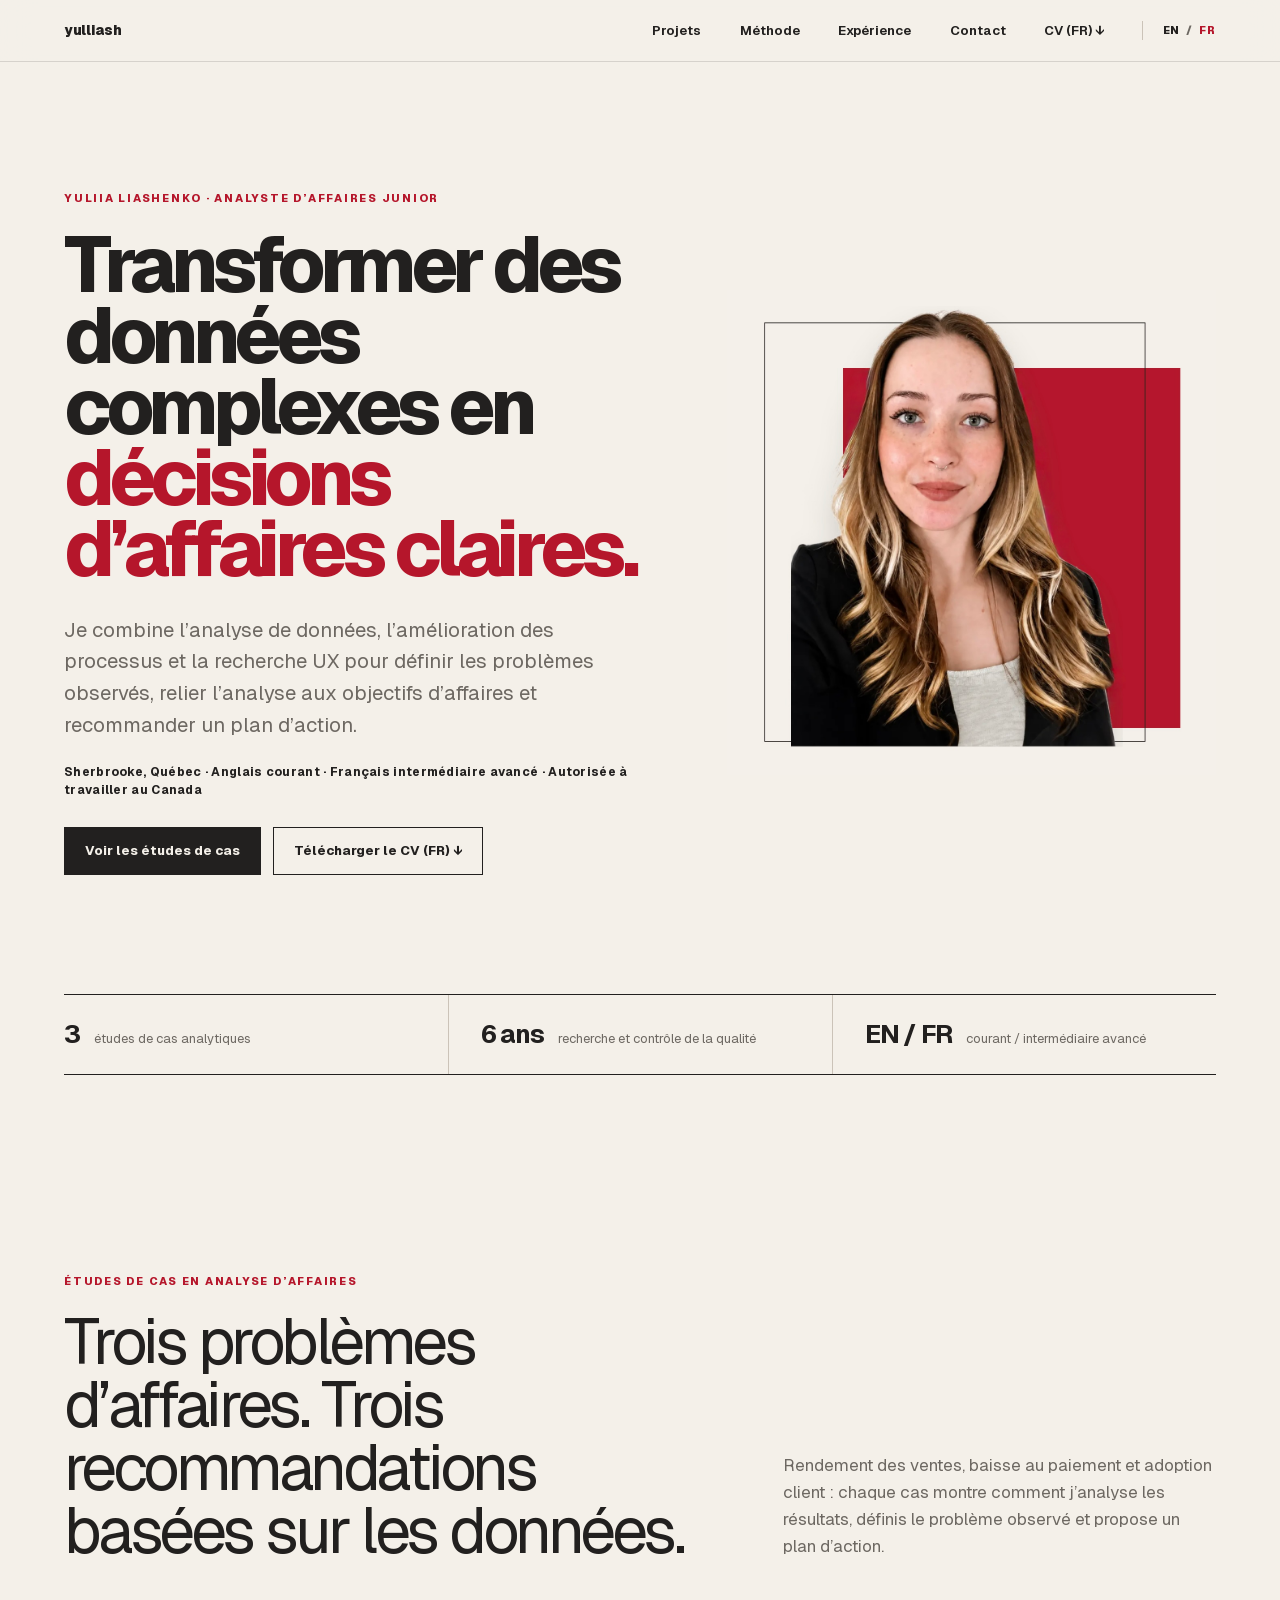
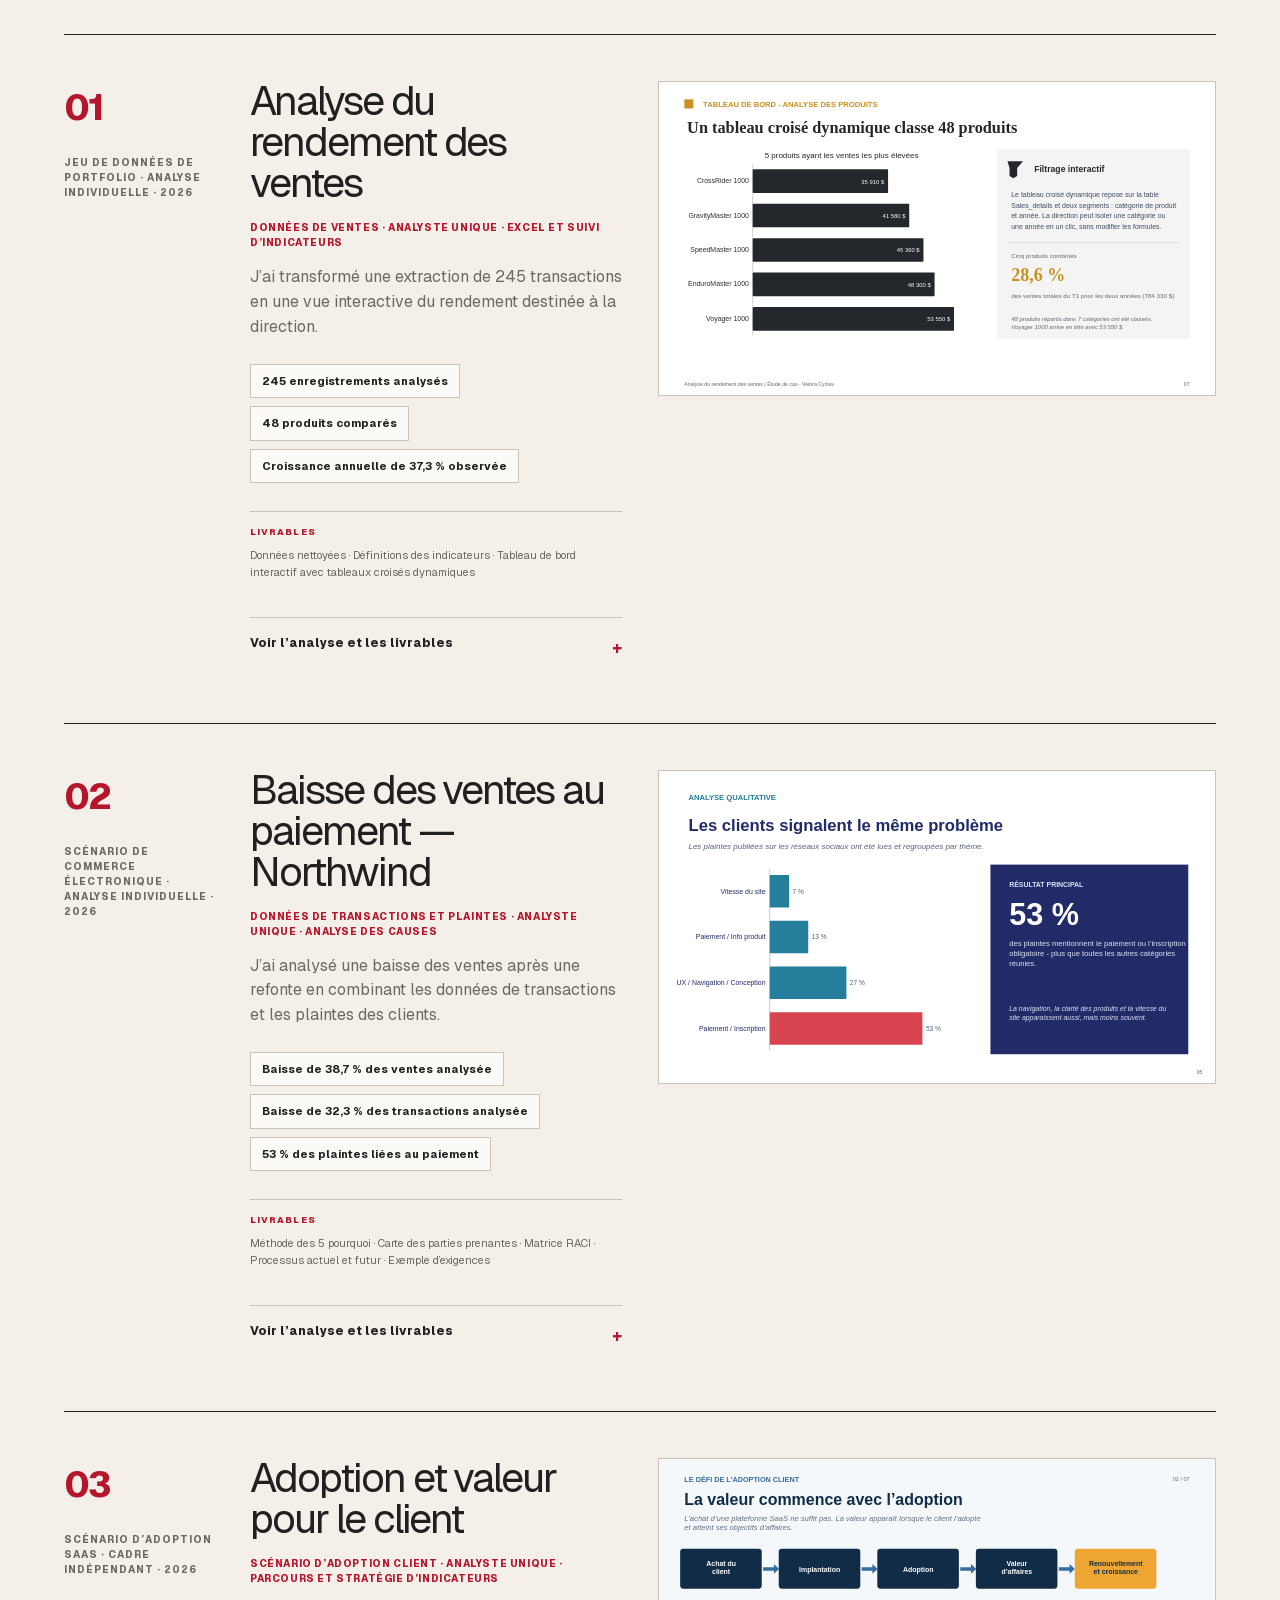
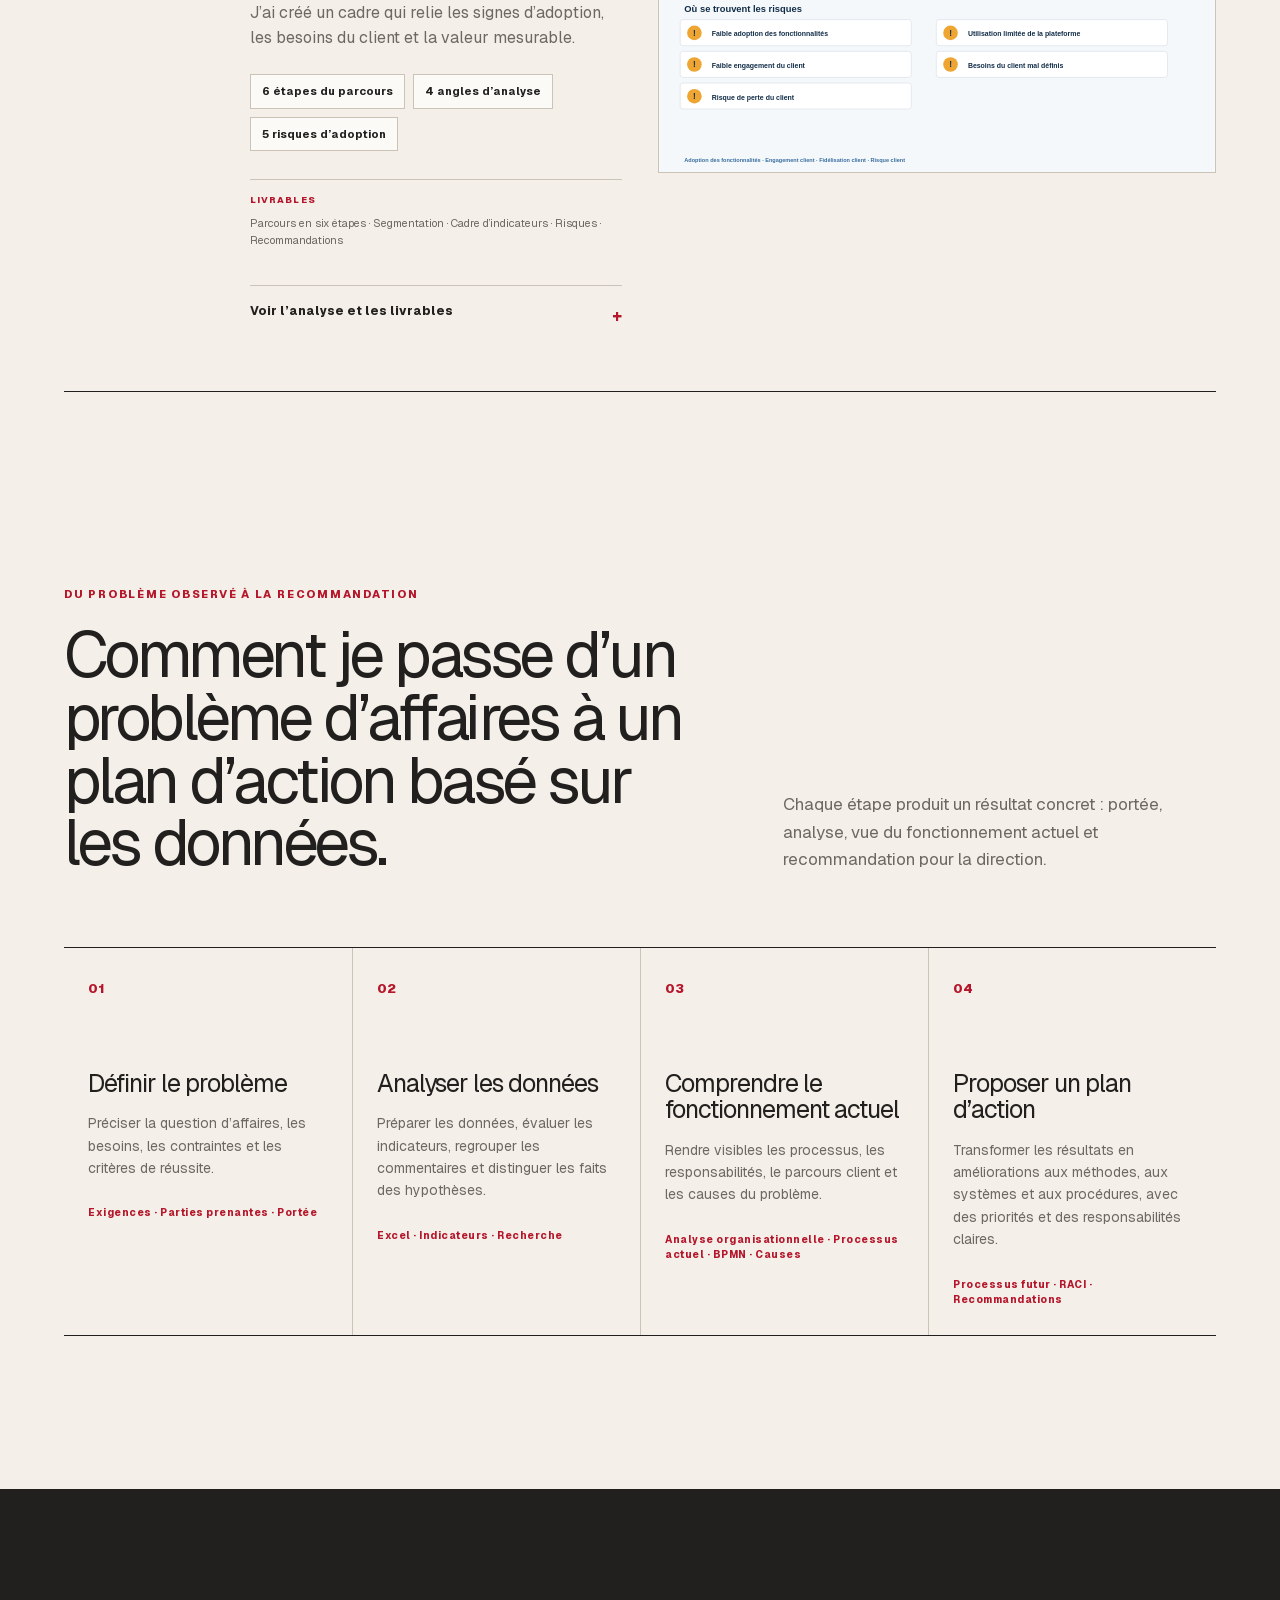
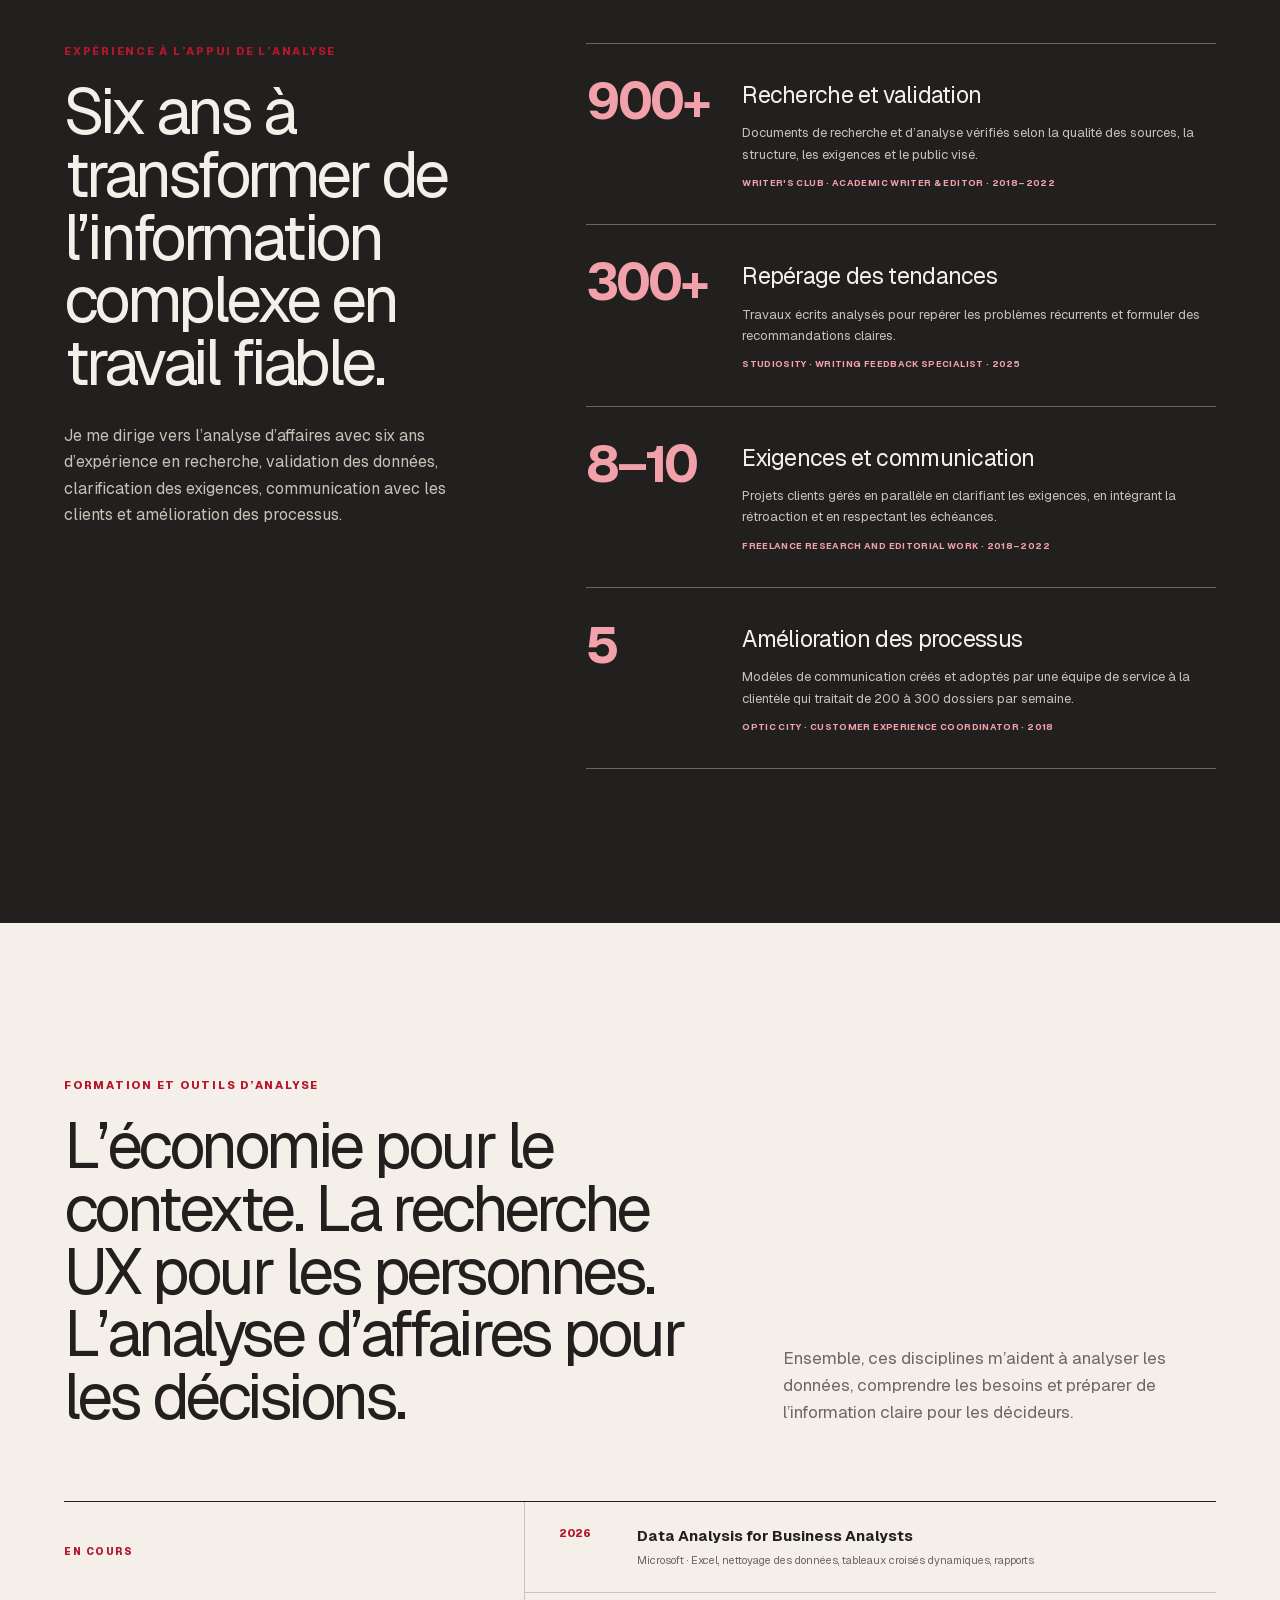
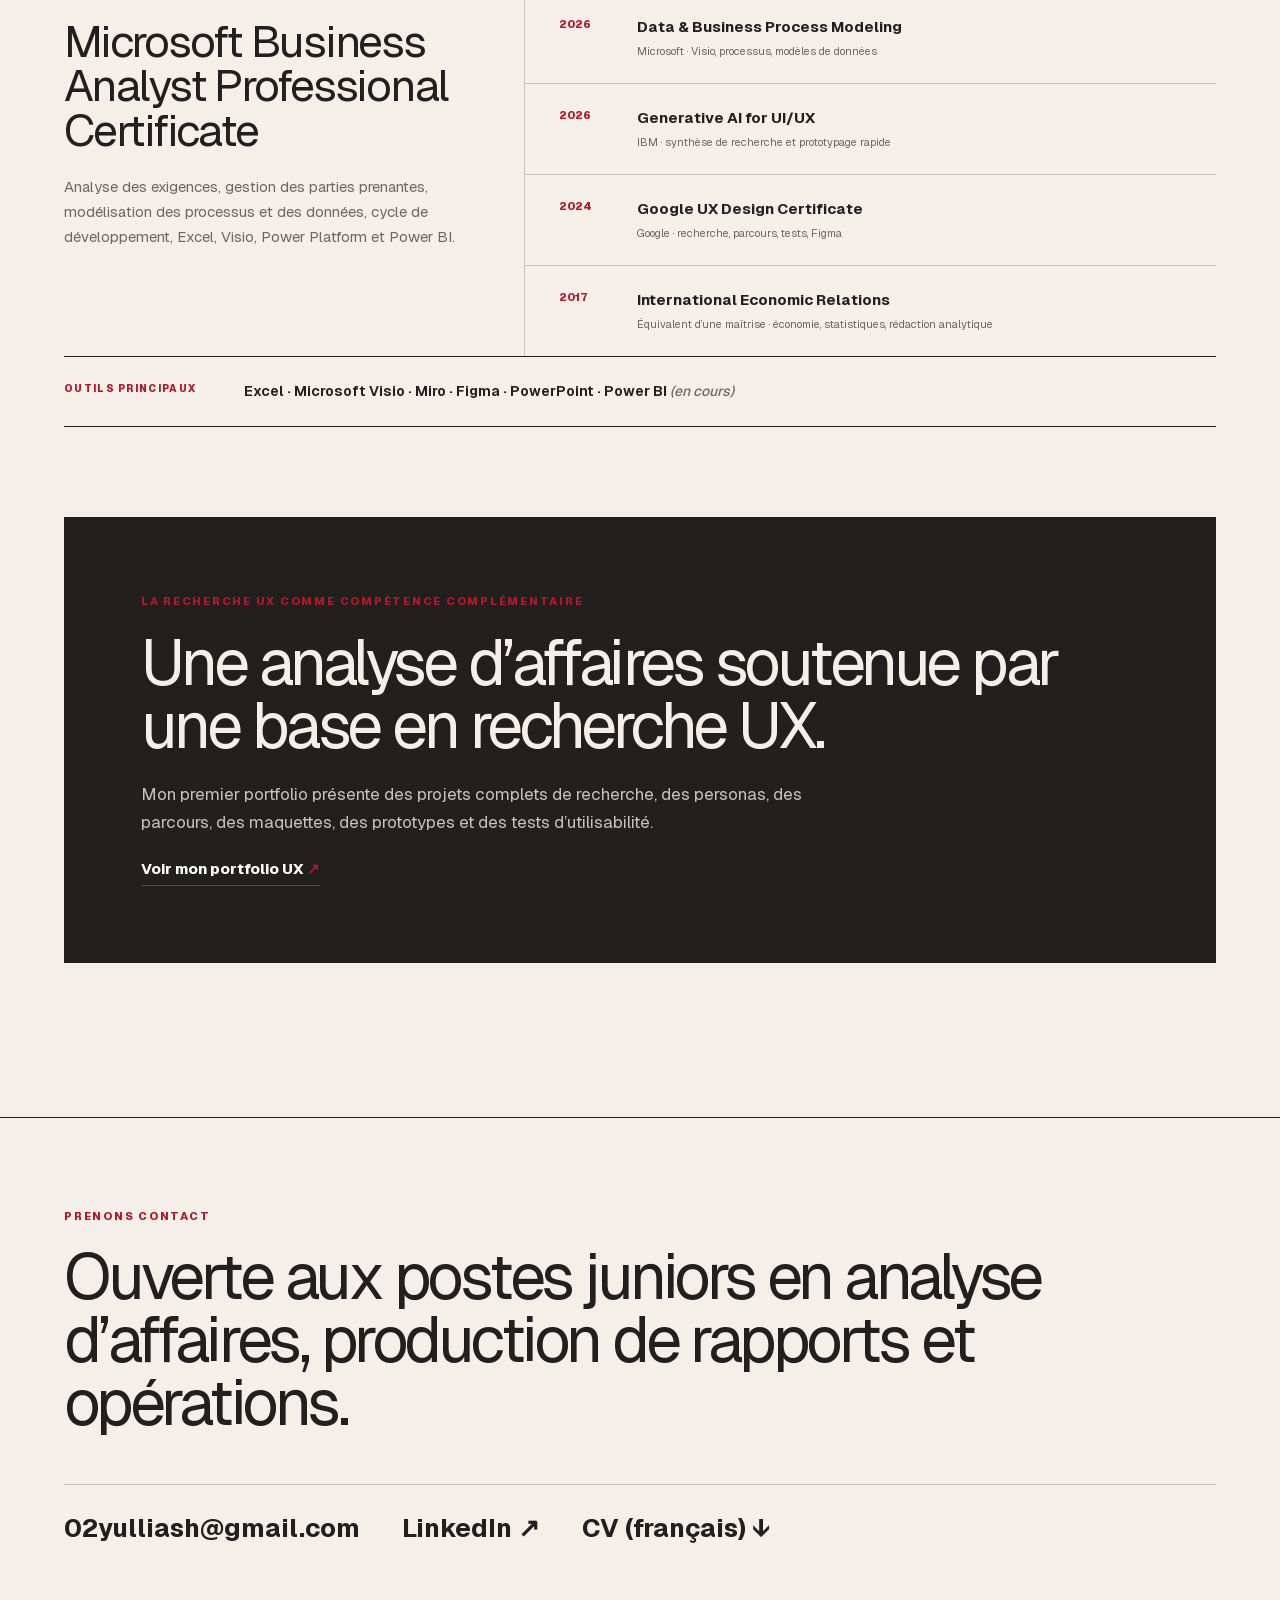
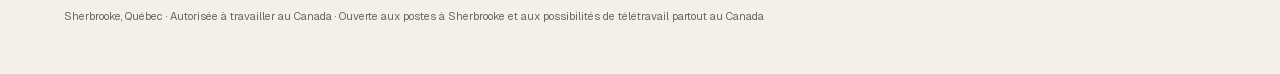
==== commit bfb99505: "Use refined portrait composition in portfolio hero" ====
--- a/fr/index.html
+++ b/fr/index.html
@@ -1 +1 @@
-<!DOCTYPE html><html lang="en"><head><meta charSet="utf-8"/><meta name="viewport" content="width=device-width, initial-scale=1"/><link rel="preload" href="/_next/static/media/geist_latin-s.p.13htaj1cmiief.woff2" as="font" crossorigin="" type="font/woff2"/><link rel="preload" href="/_next/static/media/geist_mono_latin-s.p.0.q-h669a_dqa.woff2" as="font" crossorigin="" type="font/woff2"/><link rel="preload" href="/projects/yuliia-portrait.webp" as="image"/><link rel="stylesheet" href="/_next/static/chunks/0poh081y3-xu6.css" data-precedence="next"/><link rel="stylesheet" href="/hero-portrait.css"/><link rel="preload" as="script" fetchPriority="low" href="/_next/static/chunks/0hlda1~upve6~.js"/><script src="/_next/static/chunks/0t2z5hkh7v~~b.js" async=""></script><script src="/_next/static/chunks/07lhk_q6pmm3r.js" async=""></script><script src="/_next/static/chunks/turbopack-0es8qn54222.b.js" async=""></script><script src="/_next/static/chunks/0dbhjjzl8qfwv.js" async=""></script><script src="/_next/static/chunks/05grqcpv0w7_d.js" async=""></script><meta name="next-size-adjust" content=""/><title>Yuliia Liashenko | Analyste d’affaires junior</title><meta name="description" content="Portfolio d’une analyste d’affaires junior : analyse de données, amélioration des processus, exigences, recommandations et recherche UX."/><link rel="shortcut icon" href="/favicon.svg"/><link rel="icon" href="/favicon.svg"/><script src="/_next/static/chunks/03~yq9q893hmn.js" noModule=""></script></head><body class="geistsans_f2034289-module__djWkCa__variable geistmono_9f7f9e31-module__BFlC-q__variable antialiased"><div hidden=""><!--$--><!--/$--></div><main lang="fr-CA" class="locale-fr"><header class="site-header"><a class="brand" href="#top" aria-label="Yuliia Liashenko, haut de la page">yulliash</a><nav aria-label="Navigation principale"><a href="#work">Projets</a><a href="#approach">Méthode</a><a href="#experience">Expérience</a><a href="#contact">Contact</a><a href="/Yuliia-Liashenko-CV-FR.pdf" download="">CV (FR) ↓</a><div class="language-switch" aria-label="Choisir la langue"><a href="/" lang="en-CA">EN</a><span aria-hidden="true">/</span><span aria-current="page">FR</span></div></nav></header><section class="hero" id="top"><div class="hero-copy"><p class="eyebrow">YULIIA LIASHENKO · ANALYSTE D’AFFAIRES JUNIOR</p><h1>Transformer des données complexes en<!-- --> <em>décisions d’affaires claires.</em></h1><p class="hero-intro">Je combine l’analyse de données, l’amélioration des processus et la recherche UX pour définir les problèmes observés, relier l’analyse aux objectifs d’affaires et recommander un plan d’action.</p><p class="hero-meta">Sherbrooke, Québec · Anglais courant · Français intermédiaire avancé · Autorisée à travailler au Canada</p><div class="hero-actions"><a class="button button-primary" href="#work">Voir les études de cas</a><a class="button button-secondary" href="/Yuliia-Liashenko-CV-FR.pdf" download="">Télécharger le CV (FR) ↓</a></div></div><figure class="hero-visual"><div class="visual-label"><span>CAS 01 · ANALYSE DES VENTES</span><span>EXCEL · 2026</span></div><img src="/projects/yuliia-portrait.webp" alt="Portrait de Yuliia Liashenko, analyste d'affaires junior"/><figcaption><strong>Des données brutes à une vue pour la direction.</strong><span>Comparaison de deux périodes · 48 produits · 7 catégories</span></figcaption></figure><div class="proof-strip" aria-label="Faits saillants professionnels"><div><strong>3</strong><span>études de cas analytiques</span></div><div><strong>6 ans</strong><span>recherche et contrôle de la qualité</span></div><div><strong>EN / FR</strong><span>courant / intermédiaire avancé</span></div></div></section><section class="work section" id="work"><div class="section-heading"><p class="eyebrow">ÉTUDES DE CAS EN ANALYSE D’AFFAIRES</p><h2>Trois problèmes d’affaires. Trois recommandations basées sur les données.</h2><p>Rendement des ventes, baisse au paiement et adoption client : chaque cas montre comment j’analyse les résultats, définis le problème observé et propose un plan d’action.</p></div><div class="project-list"><article class="project"><div class="project-meta"><span class="project-number">01</span><span>JEU DE DONNÉES DE PORTFOLIO · ANALYSE INDIVIDUELLE · 2026</span></div><div class="project-copy"><h3>Analyse du rendement des ventes</h3><p class="project-scope">Données de ventes · Analyste unique · Excel et suivi d’indicateurs</p><p class="project-thesis">J’ai transformé une extraction de 245 transactions en une vue interactive du rendement destinée à la direction.</p><ul class="metric-list" aria-label="Indicateurs clés — Analyse du rendement des ventes"><li>245 enregistrements analysés</li><li>48 produits comparés</li><li>Croissance annuelle de 37,3 % observée</li></ul><div class="deliverables"><span>LIVRABLES</span><p>Données nettoyées · Définitions des indicateurs · Tableau de bord interactif avec tableaux croisés dynamiques</p></div><details><summary>Voir l’analyse et les livrables<!-- --> <span aria-hidden="true">+</span></summary><div class="case-details"><div><h4>Problème</h4><p>Deux périodes de ventes comparables étaient disponibles, mais il n’y avait aucun moyen fiable de repérer les changements par produit, de comparer le rendement ou de suivre les annulations.</p></div><div><h4>Analyse</h4><p>J’ai nettoyé et structuré les données, extrait les dates, automatisé les calculs liés aux commandes et créé des vues d’indicateurs avec des tableaux croisés dynamiques et des segments.</p></div><div><h4>Résultat et recommandation</h4><p>L’analyse a montré une hausse des ventes de 330,5 k$ à 453,8 k$. Les commandes annulées représentaient 91,6 k$ et demandaient un suivi par la direction.</p></div></div></details></div><figure class="project-image"><img src="/projects/sales-dashboard-fr.svg" alt="Tableau croisé dynamique Excel présentant les cinq produits ayant les ventes les plus élevées, avec filtres et indicateurs" loading="lazy"/></figure></article><article class="project"><div class="project-meta"><span class="project-number">02</span><span>SCÉNARIO DE COMMERCE ÉLECTRONIQUE · ANALYSE INDIVIDUELLE · 2026</span></div><div class="project-copy"><h3>Baisse des ventes au paiement — Northwind</h3><p class="project-scope">Données de transactions et plaintes · Analyste unique · Analyse des causes</p><p class="project-thesis">J’ai analysé une baisse des ventes après une refonte en combinant les données de transactions et les plaintes des clients.</p><ul class="metric-list" aria-label="Indicateurs clés — Baisse des ventes au paiement — Northwind"><li>Baisse de 38,7 % des ventes analysée</li><li>Baisse de 32,3 % des transactions analysée</li><li>53 % des plaintes liées au paiement</li></ul><div class="deliverables"><span>LIVRABLES</span><p>Méthode des 5 pourquoi · Carte des parties prenantes · Matrice RACI · Processus actuel et futur · Exemple d’exigences</p></div><details><summary>Voir l’analyse et les livrables<!-- --> <span aria-hidden="true">+</span></summary><div class="case-details"><div><h4>Problème</h4><p>Une entreprise de commerce électronique auparavant stable a connu une baisse après une refonte. Les équipes ne s’entendaient pas sur la cause : marketing, saisonnalité ou nouvelle expérience.</p></div><div><h4>Analyse</h4><p>J’ai combiné les données quantitatives et qualitatives, puis utilisé la méthode des 5 pourquoi, l’analyse des rôles, la carte des parties prenantes et la matrice RACI pour définir le problème observé.</p></div><div><h4>Résultat et recommandation</h4><p>L’inscription obligatoire pendant le paiement était la cause la plus claire. La recommandation consistait à séparer la collecte des données de la fin de l’achat.</p></div></div><section class="ba-artifact" aria-label="Exemple de livrables d’analyse d’affaires pour Northwind"><div class="artifact-heading"><span>EXEMPLE DE LIVRABLE</span><h4>Processus de paiement et exigences</h4></div><div class="process-comparison"><div><p>FONCTIONNEMENT ACTUEL</p><ol class="process-flow process-flow-current"><li>Panier</li><li>Inscription obligatoire</li><li>Création du compte</li><li>Paiement</li></ol></div><div><p>FONCTIONNEMENT FUTUR</p><ol class="process-flow process-flow-future"><li>Panier</li><li>Invité ou connexion</li><li>Paiement</li><li>Confirmation</li></ol><small>La création d’un compte devient facultative après l’achat.</small></div></div><div class="requirement-grid"><div><span>BR-01</span><p>Le client doit pouvoir terminer son achat sans créer de compte.</p></div><div><span>FR-01</span><p>Le système doit offrir l’option de paiement en tant qu’invité avant de demander l’inscription.</p></div><div><span>AC-01</span><p>Étant donné que le client a des articles dans son panier, lorsqu’il choisit le paiement en tant qu’invité, il peut passer au paiement sans créer de compte.</p></div></div><p class="artifact-note">Livrable de portfolio créé à partir du scénario; il ne s’agit pas d’un changement implanté en production.</p></section></details></div><figure class="project-image"><img src="/projects/northwind-friction-fr.svg" alt="Analyse des plaintes de clients montrant que le paiement et l’inscription sont les problèmes les plus fréquents" loading="lazy"/></figure></article><article class="project"><div class="project-meta"><span class="project-number">03</span><span>SCÉNARIO D’ADOPTION SAAS · CADRE INDÉPENDANT · 2026</span></div><div class="project-copy"><h3>Adoption et valeur pour le client</h3><p class="project-scope">Scénario d’adoption client · Analyste unique · Parcours et stratégie d’indicateurs</p><p class="project-thesis">J’ai créé un cadre qui relie les signes d’adoption, les besoins du client et la valeur mesurable.</p><ul class="metric-list" aria-label="Indicateurs clés — Adoption et valeur pour le client"><li>6 étapes du parcours</li><li>4 angles d’analyse</li><li>5 risques d’adoption</li></ul><div class="deliverables"><span>LIVRABLES</span><p>Parcours en six étapes · Segmentation · Cadre d’indicateurs · Risques · Recommandations</p></div><details><summary>Voir l’analyse et les livrables<!-- --> <span aria-hidden="true">+</span></summary><div class="case-details"><div><h4>Problème</h4><p>Un client SaaS ne reçoit pas toute la valeur au moment de l’achat. Une faible adoption, une utilisation limitée, des responsabilités mal définies et peu d’engagement peuvent mettre le renouvellement à risque.</p></div><div><h4>Analyse</h4><p>J’ai défini le parcours, segmenté les clients, combiné les indicateurs d’utilisation avec les entrevues et les commentaires, puis identifié les problèmes à chaque étape.</p></div><div><h4>Résultat et recommandation</h4><p>J’ai recommandé une formation adaptée, une documentation plus claire, des suivis avec l’équipe responsable du client et une boucle de rétroaction liée aux indicateurs d’adoption et de renouvellement.</p></div></div></details></div><figure class="project-image"><img src="/projects/customer-adoption-fr.svg" alt="Parcours d’adoption client, de l’achat et de l’implantation jusqu’à la valeur d’affaires et au renouvellement" loading="lazy"/></figure></article></div></section><section class="approach section" id="approach"><div class="section-heading"><p class="eyebrow">DU PROBLÈME OBSERVÉ À LA RECOMMANDATION</p><h2>Comment je passe d’un problème d’affaires à un plan d’action basé sur les données.</h2><p>Chaque étape produit un résultat concret : portée, analyse, vue du fonctionnement actuel et recommandation pour la direction.</p></div><ol class="approach-grid"><li><span>01</span><h3>Définir le problème</h3><p>Préciser la question d’affaires, les besoins, les contraintes et les critères de réussite.</p><small>Exigences · Parties prenantes · Portée</small></li><li><span>02</span><h3>Analyser les données</h3><p>Préparer les données, évaluer les indicateurs, regrouper les commentaires et distinguer les faits des hypothèses.</p><small>Excel · Indicateurs · Recherche</small></li><li><span>03</span><h3>Comprendre le fonctionnement actuel</h3><p>Rendre visibles les processus, les responsabilités, le parcours client et les causes du problème.</p><small>Analyse organisationnelle · Processus actuel · BPMN · Causes</small></li><li><span>04</span><h3>Proposer un plan d’action</h3><p>Transformer les résultats en améliorations aux méthodes, aux systèmes et aux procédures, avec des priorités et des responsabilités claires.</p><small>Processus futur · RACI · Recommandations</small></li></ol></section><section class="experience section" id="experience"><div class="experience-lead"><p class="eyebrow">EXPÉRIENCE À L’APPUI DE L’ANALYSE</p><h2>Six ans à transformer de l’information complexe en travail fiable.</h2><p>Je me dirige vers l’analyse d’affaires avec six ans d’expérience en recherche, validation des données, clarification des exigences, communication avec les clients et amélioration des processus.</p></div><div class="experience-list"><article><strong>900+</strong><div><h3>Recherche et validation</h3><p>Documents de recherche et d’analyse vérifiés selon la qualité des sources, la structure, les exigences et le public visé.</p><small>Writer&#x27;s Club · Academic Writer &amp; Editor · 2018–2022</small></div></article><article><strong>300+</strong><div><h3>Repérage des tendances</h3><p>Travaux écrits analysés pour repérer les problèmes récurrents et formuler des recommandations claires.</p><small>Studiosity · Writing Feedback Specialist · 2025</small></div></article><article><strong>8–10</strong><div><h3>Exigences et communication</h3><p>Projets clients gérés en parallèle en clarifiant les exigences, en intégrant la rétroaction et en respectant les échéances.</p><small>Freelance research and editorial work · 2018–2022</small></div></article><article><strong>5</strong><div><h3>Amélioration des processus</h3><p>Modèles de communication créés et adoptés par une équipe de service à la clientèle qui traitait de 200 à 300 dossiers par semaine.</p><small>Optic City · Customer Experience Coordinator · 2018</small></div></article></div></section><section class="training section" id="training"><div class="section-heading"><p class="eyebrow">FORMATION ET OUTILS D’ANALYSE</p><h2>L’économie pour le contexte. La recherche UX pour les personnes. L’analyse d’affaires pour les décisions.</h2><p>Ensemble, ces disciplines m’aident à analyser les données, comprendre les besoins et préparer de l’information claire pour les décideurs.</p></div><div class="training-layout"><div class="training-primary"><p class="training-status">EN COURS</p><h3>Microsoft Business Analyst Professional Certificate</h3><p>Analyse des exigences, gestion des parties prenantes, modélisation des processus et des données, cycle de développement, Excel, Visio, Power Platform et Power BI.</p></div><ul class="credential-list"><li><span>2026</span><strong>Data Analysis for Business Analysts</strong><small>Microsoft · Excel, nettoyage des données, tableaux croisés dynamiques, rapports</small></li><li><span>2026</span><strong>Data &amp; Business Process Modeling</strong><small>Microsoft · Visio, processus, modèles de données</small></li><li><span>2026</span><strong>Generative AI for UI/UX</strong><small>IBM · synthèse de recherche et prototypage rapide</small></li><li><span>2024</span><strong>Google UX Design Certificate</strong><small>Google · recherche, parcours, tests, Figma</small></li><li><span>2017</span><strong>International Economic Relations</strong><small>Équivalent d’une maîtrise · économie, statistiques, rédaction analytique</small></li></ul></div><div class="tool-line"><span>OUTILS PRINCIPAUX</span><p>Excel · Microsoft Visio · Miro · Figma · PowerPoint · Power BI<!-- --> <em>(en cours)</em></p></div></section><section class="bridge" aria-label="Lien vers le portfolio UX"><p class="eyebrow">LA RECHERCHE UX COMME COMPÉTENCE COMPLÉMENTAIRE</p><h2>Une analyse d’affaires soutenue par une base en recherche UX.</h2><p>Mon premier portfolio présente des projets complets de recherche, des personas, des parcours, des maquettes, des prototypes et des tests d’utilisabilité.</p><a href="https://yulliash.framer.website" target="_blank" rel="noreferrer">Voir mon portfolio UX <span aria-hidden="true">↗</span></a></section><footer id="contact"><p class="eyebrow">PRENONS CONTACT</p><h2>Ouverte aux postes juniors en analyse d’affaires, production de rapports et opérations.</h2><div class="footer-links"><a href="mailto:02yulliash@gmail.com">02yulliash@gmail.com</a><a href="https://www.linkedin.com/in/yulliash/" target="_blank" rel="noreferrer">LinkedIn ↗</a><a href="/Yuliia-Liashenko-CV-FR.pdf" download="">CV (français) ↓</a></div><p class="footer-note">Sherbrooke, Québec · Autorisée à travailler au Canada · Ouverte aux postes à Sherbrooke et aux possibilités de télétravail partout au Canada</p></footer></main><!--$--><!--/$--><script src="/_next/static/chunks/0hlda1~upve6~.js" id="_R_" async=""></script><script>(self.__next_f=self.__next_f||[]).push([0])</script><script>self.__next_f.push([1,"1:\"$Sreact.fragment\"\n2:I[39756,[\"/_next/static/chunks/0dbhjjzl8qfwv.js\"],\"default\"]\n3:I[37457,[\"/_next/static/chunks/0dbhjjzl8qfwv.js\"],\"default\"]\n4:I[69597,[\"/_next/static/chunks/0dbhjjzl8qfwv.js\",\"/_next/static/chunks/05grqcpv0w7_d.js\"],\"default\"]\nf:I[68027,[\"/_next/static/chunks/0dbhjjzl8qfwv.js\"],\"default\",1]\n:HL[\"/_next/static/chunks/0poh081y3-xu6.css\",\"style\"]\n:HL[\"/_next/static/media/geist_latin-s.p.13htaj1cmiief.woff2\",\"font\",{\"crossOrigin\":\"\",\"type\":\"font/woff2\"}]\n:HL[\"/_next/static/media/geist_mono_latin-s.p.0.q-h669a_dqa.woff2\",\"font\",{\"crossOrigin\":\"\",\"type\":\"font/woff2\"}]\n:HL[\"/projects/yuliia-portrait.webp\",\"image\"]\n"])</script><script>self.__next_f.push([1,"0:{\"P\":null,\"c\":[\"\",\"fr\",\"\"],\"q\":\"\",\"i\":false,\"f\":[[[\"\",{\"children\":[\"fr\",{\"children\":[\"__PAGE__\",{}]}]},\"$undefined\",\"$undefined\",16],[[\"$\",\"$1\",\"c\",{\"children\":[[[\"$\",\"link\",\"0\",{\"rel\":\"stylesheet\",\"href\":\"/_next/static/chunks/0poh081y3-xu6.css\",\"precedence\":\"next\",\"crossOrigin\":\"$undefined\",\"nonce\":\"$undefined\"}],[\"$\",\"script\",\"script-0\",{\"src\":\"/_next/static/chunks/0dbhjjzl8qfwv.js\",\"async\":true,\"nonce\":\"$undefined\"}]],[\"$\",\"html\",null,{\"lang\":\"en\",\"children\":[\"$\",\"body\",null,{\"className\":\"geistsans_f2034289-module__djWkCa__variable geistmono_9f7f9e31-module__BFlC-q__variable antialiased\",\"children\":[\"$\",\"$L2\",null,{\"parallelRouterKey\":\"children\",\"error\":\"$undefined\",\"errorStyles\":\"$undefined\",\"errorScripts\":\"$undefined\",\"template\":[\"$\",\"$L3\",null,{}],\"templateStyles\":\"$undefined\",\"templateScripts\":\"$undefined\",\"notFound\":[[[\"$\",\"title\",null,{\"children\":\"404: This page could not be found.\"}],[\"$\",\"div\",null,{\"style\":{\"fontFamily\":\"system-ui,\\\"Segoe UI\\\",Roboto,Helvetica,Arial,sans-serif,\\\"Apple Color Emoji\\\",\\\"Segoe UI Emoji\\\"\",\"height\":\"100vh\",\"textAlign\":\"center\",\"display\":\"flex\",\"flexDirection\":\"column\",\"alignItems\":\"center\",\"justifyContent\":\"center\"},\"children\":[\"$\",\"div\",null,{\"children\":[[\"$\",\"style\",null,{\"dangerouslySetInnerHTML\":{\"__html\":\"body{color:#000;background:#fff;margin:0}.next-error-h1{border-right:1px solid rgba(0,0,0,.3)}@media (prefers-color-scheme:dark){body{color:#fff;background:#000}.next-error-h1{border-right:1px solid rgba(255,255,255,.3)}}\"}}],[\"$\",\"h1\",null,{\"className\":\"next-error-h1\",\"style\":{\"display\":\"inline-block\",\"margin\":\"0 20px 0 0\",\"padding\":\"0 23px 0 0\",\"fontSize\":24,\"fontWeight\":500,\"verticalAlign\":\"top\",\"lineHeight\":\"49px\"},\"children\":404}],[\"$\",\"div\",null,{\"style\":{\"display\":\"inline-block\"},\"children\":[\"$\",\"h2\",null,{\"style\":{\"fontSize\":14,\"fontWeight\":400,\"lineHeight\":\"49px\",\"margin\":0},\"children\":\"This page could not be found.\"}]}]]}]}]],[]],\"forbidden\":\"$undefined\",\"unauthorized\":\"$undefined\"}]}]}]]}],{\"children\":[[\"$\",\"$1\",\"c\",{\"children\":[[[\"$\",\"script\",\"script-0\",{\"src\":\"/_next/static/chunks/05grqcpv0w7_d.js\",\"async\":true,\"nonce\":\"$undefined\"}]],[[\"$\",\"$L4\",null,{}],[\"$\",\"$L2\",null,{\"parallelRouterKey\":\"children\",\"error\":\"$undefined\",\"errorStyles\":\"$undefined\",\"errorScripts\":\"$undefined\",\"template\":[\"$\",\"$L3\",null,{}],\"templateStyles\":\"$undefined\",\"templateScripts\":\"$undefined\",\"notFound\":\"$undefined\",\"forbidden\":\"$undefined\",\"unauthorized\":\"$undefined\"}]]]}],{\"children\":[[\"$\",\"$1\",\"c\",{\"children\":[[\"$\",\"main\",null,{\"lang\":\"fr-CA\",\"className\":\"locale-fr\",\"children\":[[\"$\",\"header\",null,{\"className\":\"site-header\",\"children\":[[\"$\",\"a\",null,{\"className\":\"brand\",\"href\":\"#top\",\"aria-label\":\"Yuliia Liashenko, haut de la page\",\"children\":\"yulliash\"}],[\"$\",\"nav\",null,{\"aria-label\":\"Navigation principale\",\"children\":[[\"$\",\"a\",null,{\"href\":\"#work\",\"children\":\"Projets\"}],[\"$\",\"a\",null,{\"href\":\"#approach\",\"children\":\"Méthode\"}],[\"$\",\"a\",null,{\"href\":\"#experience\",\"children\":\"Expérience\"}],[\"$\",\"a\",null,{\"href\":\"#contact\",\"children\":\"Contact\"}],[\"$\",\"a\",null,{\"href\":\"/Yuliia-Liashenko-CV-FR.pdf\",\"download\":true,\"children\":\"CV (FR) ↓\"}],[\"$\",\"div\",null,{\"className\":\"language-switch\",\"aria-label\":\"Choisir la langue\",\"children\":[[\"$\",\"a\",null,{\"href\":\"/\",\"lang\":\"en-CA\",\"children\":\"EN\"}],[\"$\",\"span\",null,{\"aria-hidden\":\"true\",\"children\":\"/\"}],[\"$\",\"span\",null,{\"aria-current\":\"page\",\"children\":\"FR\"}]]}]]}]]}],[\"$\",\"section\",null,{\"className\":\"hero\",\"id\":\"top\",\"children\":[[\"$\",\"div\",null,{\"className\":\"hero-copy\",\"children\":[[\"$\",\"p\",null,{\"className\":\"eyebrow\",\"children\":\"YULIIA LIASHENKO · ANALYSTE D’AFFAIRES JUNIOR\"}],[\"$\",\"h1\",null,{\"children\":[\"Transformer des données complexes en\",\" \",[\"$\",\"em\",null,{\"children\":\"décisions d’affaires claires.\"}]]}],[\"$\",\"p\",null,{\"className\":\"hero-intro\",\"children\":\"Je combine l’analyse de données, l’amélioration des processus et la recherche UX pour définir les problèmes observés, relier l’analyse aux objectifs d’affaires et recommander un plan d’action.\"}],[\"$\",\"p\",null,{\"className\":\"hero-meta\",\"children\":\"Sherbrooke, Québec · Anglais courant · Français intermédiaire avancé · Autorisée à travailler au Canada\"}],[\"$\",\"div\",null,{\"className\":\"hero-actions\",\"children\":[[\"$\",\"a\",null,{\"className\":\"button button-primary\",\"href\":\"#work\",\"children\":\"Voir les études de cas\"}],[\"$\",\"a\",null,{\"className\":\"button button-secondary\",\"href\":\"/Yuliia-Liashenko-CV-FR.pdf\",\"download\":true,\"children\":\"Télécharger le CV (FR) ↓\"}]]}]]}],[\"$\",\"figure\",null,{\"className\":\"hero-visual\",\"children\":[[\"$\",\"div\",null,{\"className\":\"visual-label\",\"children\":[[\"$\",\"span\",null,{\"children\":\"CAS 01 · ANALYSE DES VENTES\"}],[\"$\",\"span\",null,{\"children\":\"EXCEL · 2026\"}]]}],[\"$\",\"img\",null,{\"src\":\"/projects/yuliia-portrait.webp\",\"alt\":\"Portrait de Yuliia Liashenko, analyste d'affaires junior\"}],\"$L5\"]}],\"$L6\"]}],\"$L7\",\"$L8\",\"$L9\",\"$La\",\"$Lb\",\"$Lc\"]}],null,\"$Ld\"]}],{},null,false,null]},null,false,null]},null,false,null],\"$Le\",false]],\"m\":\"$undefined\",\"G\":[\"$f\",[\"$L10\"]],\"S\":true,\"h\":null,\"s\":\"$undefined\",\"l\":\"$undefined\",\"p\":\"$undefined\",\"d\":\"$undefined\",\"b\":\"Co1QjpNkBB5paY2JuYKSe\"}\n"])</script><script>self.__next_f.push([1,"18:I[97367,[\"/_next/static/chunks/0dbhjjzl8qfwv.js\"],\"OutletBoundary\"]\n19:\"$Sreact.suspense\"\n1b:I[97367,[\"/_next/static/chunks/0dbhjjzl8qfwv.js\"],\"ViewportBoundary\"]\n1d:I[97367,[\"/_next/static/chunks/0dbhjjzl8qfwv.js\"],\"MetadataBoundary\"]\n5:[\"$\",\"figcaption\",null,{\"children\":[[\"$\",\"strong\",null,{\"children\":\"Des données brutes à une vue pour la direction.\"}],[\"$\",\"span\",null,{\"children\":\"Comparaison de deux périodes · 48 produits · 7 catégories\"}]]}]\n6:[\"$\",\"div\",null,{\"className\":\"proof-strip\",\"aria-label\":\"Faits saillants professionnels\",\"children\":[[\"$\",\"div\",null,{\"children\":[[\"$\",\"strong\",null,{\"children\":\"3\"}],[\"$\",\"span\",null,{\"children\":\"études de cas analytiques\"}]]}],[\"$\",\"div\",null,{\"children\":[[\"$\",\"strong\",null,{\"children\":\"6 ans\"}],[\"$\",\"span\",null,{\"children\":\"recherche et contrôle de la qualité\"}]]}],[\"$\",\"div\",null,{\"children\":[[\"$\",\"strong\",null,{\"children\":\"EN / FR\"}],[\"$\",\"span\",null,{\"children\":\"courant / intermédiaire avancé\"}]]}]]}]\n"])</script><script>self.__next_f.push([1,"7:[\"$\",\"section\",null,{\"className\":\"work section\",\"id\":\"work\",\"children\":[[\"$\",\"div\",null,{\"className\":\"section-heading\",\"children\":[[\"$\",\"p\",null,{\"className\":\"eyebrow\",\"children\":\"ÉTUDES DE CAS EN ANALYSE D’AFFAIRES\"}],[\"$\",\"h2\",null,{\"children\":\"Trois problèmes d’affaires. Trois recommandations basées sur les données.\"}],[\"$\",\"p\",null,{\"children\":\"Rendement des ventes, baisse au paiement et adoption client : chaque cas montre comment j’analyse les résultats, définis le problème observé et propose un plan d’action.\"}]]}],[\"$\",\"div\",null,{\"className\":\"project-list\",\"children\":[[\"$\",\"article\",\"01\",{\"className\":\"project\",\"children\":[[\"$\",\"div\",null,{\"className\":\"project-meta\",\"children\":[[\"$\",\"span\",null,{\"className\":\"project-number\",\"children\":\"01\"}],[\"$\",\"span\",null,{\"children\":\"JEU DE DONNÉES DE PORTFOLIO · ANALYSE INDIVIDUELLE · 2026\"}]]}],[\"$\",\"div\",null,{\"className\":\"project-copy\",\"children\":[[\"$\",\"h3\",null,{\"children\":\"Analyse du rendement des ventes\"}],[\"$\",\"p\",null,{\"className\":\"project-scope\",\"children\":\"Données de ventes · Analyste unique · Excel et suivi d’indicateurs\"}],[\"$\",\"p\",null,{\"className\":\"project-thesis\",\"children\":\"J’ai transformé une extraction de 245 transactions en une vue interactive du rendement destinée à la direction.\"}],[\"$\",\"ul\",null,{\"className\":\"metric-list\",\"aria-label\":\"Indicateurs clés — Analyse du rendement des ventes\",\"children\":[[\"$\",\"li\",\"245 enregistrements analysés\",{\"children\":\"245 enregistrements analysés\"}],[\"$\",\"li\",\"48 produits comparés\",{\"children\":\"48 produits comparés\"}],[\"$\",\"li\",\"Croissance annuelle de 37,3 % observée\",{\"children\":\"Croissance annuelle de 37,3 % observée\"}]]}],[\"$\",\"div\",null,{\"className\":\"deliverables\",\"children\":[[\"$\",\"span\",null,{\"children\":\"LIVRABLES\"}],[\"$\",\"p\",null,{\"children\":\"Données nettoyées · Définitions des indicateurs · Tableau de bord interactif avec tableaux croisés dynamiques\"}]]}],[\"$\",\"details\",null,{\"children\":[[\"$\",\"summary\",null,{\"children\":[\"Voir l’analyse et les livrables\",\" \",[\"$\",\"span\",null,{\"aria-hidden\":\"true\",\"children\":\"+\"}]]}],[\"$\",\"div\",null,{\"className\":\"case-details\",\"children\":[[\"$\",\"div\",null,{\"children\":[[\"$\",\"h4\",null,{\"children\":\"Problème\"}],[\"$\",\"p\",null,{\"children\":\"Deux périodes de ventes comparables étaient disponibles, mais il n’y avait aucun moyen fiable de repérer les changements par produit, de comparer le rendement ou de suivre les annulations.\"}]]}],[\"$\",\"div\",null,{\"children\":[[\"$\",\"h4\",null,{\"children\":\"Analyse\"}],[\"$\",\"p\",null,{\"children\":\"J’ai nettoyé et structuré les données, extrait les dates, automatisé les calculs liés aux commandes et créé des vues d’indicateurs avec des tableaux croisés dynamiques et des segments.\"}]]}],[\"$\",\"div\",null,{\"children\":[[\"$\",\"h4\",null,{\"children\":\"Résultat et recommandation\"}],[\"$\",\"p\",null,{\"children\":\"L’analyse a montré une hausse des ventes de 330,5 k$ à 453,8 k$. Les commandes annulées représentaient 91,6 k$ et demandaient un suivi par la direction.\"}]]}]]}],false]}]]}],[\"$\",\"figure\",null,{\"className\":\"project-image\",\"children\":[\"$\",\"img\",null,{\"src\":\"/projects/sales-dashboard-fr.svg\",\"alt\":\"Tableau croisé dynamique Excel présentant les cinq produits ayant les ventes les plus élevées, avec filtres et indicateurs\",\"loading\":\"lazy\"}]}]]}],[\"$\",\"article\",\"02\",{\"className\":\"project\",\"children\":[[\"$\",\"div\",null,{\"className\":\"project-meta\",\"children\":[[\"$\",\"span\",null,{\"className\":\"project-number\",\"children\":\"02\"}],[\"$\",\"span\",null,{\"children\":\"SCÉNARIO DE COMMERCE ÉLECTRONIQUE · ANALYSE INDIVIDUELLE · 2026\"}]]}],[\"$\",\"div\",null,{\"className\":\"project-copy\",\"children\":[[\"$\",\"h3\",null,{\"children\":\"Baisse des ventes au paiement — Northwind\"}],[\"$\",\"p\",null,{\"className\":\"project-scope\",\"children\":\"Données de transactions et plaintes · Analyste unique · Analyse des causes\"}],[\"$\",\"p\",null,{\"className\":\"project-thesis\",\"children\":\"J’ai analysé une baisse des ventes après une refonte en combinant les données de transactions et les plaintes des clients.\"}],[\"$\",\"ul\",null,{\"className\":\"metric-list\",\"aria-label\":\"Indicateurs clés — Baisse des ventes au paiement — Northwind\",\"children\":[\"$L11\",\"$L12\",\"$L13\"]}],\"$L14\",\"$L15\"]}],\"$L16\"]}],\"$L17\"]}]]}]\n"])</script><script>self.__next_f.push([1,"8:[\"$\",\"section\",null,{\"className\":\"approach section\",\"id\":\"approach\",\"children\":[[\"$\",\"div\",null,{\"className\":\"section-heading\",\"children\":[[\"$\",\"p\",null,{\"className\":\"eyebrow\",\"children\":\"DU PROBLÈME OBSERVÉ À LA RECOMMANDATION\"}],[\"$\",\"h2\",null,{\"children\":\"Comment je passe d’un problème d’affaires à un plan d’action basé sur les données.\"}],[\"$\",\"p\",null,{\"children\":\"Chaque étape produit un résultat concret : portée, analyse, vue du fonctionnement actuel et recommandation pour la direction.\"}]]}],[\"$\",\"ol\",null,{\"className\":\"approach-grid\",\"children\":[[\"$\",\"li\",null,{\"children\":[[\"$\",\"span\",null,{\"children\":\"01\"}],[\"$\",\"h3\",null,{\"children\":\"Définir le problème\"}],[\"$\",\"p\",null,{\"children\":\"Préciser la question d’affaires, les besoins, les contraintes et les critères de réussite.\"}],[\"$\",\"small\",null,{\"children\":\"Exigences · Parties prenantes · Portée\"}]]}],[\"$\",\"li\",null,{\"children\":[[\"$\",\"span\",null,{\"children\":\"02\"}],[\"$\",\"h3\",null,{\"children\":\"Analyser les données\"}],[\"$\",\"p\",null,{\"children\":\"Préparer les données, évaluer les indicateurs, regrouper les commentaires et distinguer les faits des hypothèses.\"}],[\"$\",\"small\",null,{\"children\":\"Excel · Indicateurs · Recherche\"}]]}],[\"$\",\"li\",null,{\"children\":[[\"$\",\"span\",null,{\"children\":\"03\"}],[\"$\",\"h3\",null,{\"children\":\"Comprendre le fonctionnement actuel\"}],[\"$\",\"p\",null,{\"children\":\"Rendre visibles les processus, les responsabilités, le parcours client et les causes du problème.\"}],[\"$\",\"small\",null,{\"children\":\"Analyse organisationnelle · Processus actuel · BPMN · Causes\"}]]}],[\"$\",\"li\",null,{\"children\":[[\"$\",\"span\",null,{\"children\":\"04\"}],[\"$\",\"h3\",null,{\"children\":\"Proposer un plan d’action\"}],[\"$\",\"p\",null,{\"children\":\"Transformer les résultats en améliorations aux méthodes, aux systèmes et aux procédures, avec des priorités et des responsabilités claires.\"}],[\"$\",\"small\",null,{\"children\":\"Processus futur · RACI · Recommandations\"}]]}]]}]]}]\n"])</script><script>self.__next_f.push([1,"9:[\"$\",\"section\",null,{\"className\":\"experience section\",\"id\":\"experience\",\"children\":[[\"$\",\"div\",null,{\"className\":\"experience-lead\",\"children\":[[\"$\",\"p\",null,{\"className\":\"eyebrow\",\"children\":\"EXPÉRIENCE À L’APPUI DE L’ANALYSE\"}],[\"$\",\"h2\",null,{\"children\":\"Six ans à transformer de l’information complexe en travail fiable.\"}],[\"$\",\"p\",null,{\"children\":\"Je me dirige vers l’analyse d’affaires avec six ans d’expérience en recherche, validation des données, clarification des exigences, communication avec les clients et amélioration des processus.\"}]]}],[\"$\",\"div\",null,{\"className\":\"experience-list\",\"children\":[[\"$\",\"article\",null,{\"children\":[[\"$\",\"strong\",null,{\"children\":\"900+\"}],[\"$\",\"div\",null,{\"children\":[[\"$\",\"h3\",null,{\"children\":\"Recherche et validation\"}],[\"$\",\"p\",null,{\"children\":\"Documents de recherche et d’analyse vérifiés selon la qualité des sources, la structure, les exigences et le public visé.\"}],[\"$\",\"small\",null,{\"children\":\"Writer's Club · Academic Writer \u0026 Editor · 2018–2022\"}]]}]]}],[\"$\",\"article\",null,{\"children\":[[\"$\",\"strong\",null,{\"children\":\"300+\"}],[\"$\",\"div\",null,{\"children\":[[\"$\",\"h3\",null,{\"children\":\"Repérage des tendances\"}],[\"$\",\"p\",null,{\"children\":\"Travaux écrits analysés pour repérer les problèmes récurrents et formuler des recommandations claires.\"}],[\"$\",\"small\",null,{\"children\":\"Studiosity · Writing Feedback Specialist · 2025\"}]]}]]}],[\"$\",\"article\",null,{\"children\":[[\"$\",\"strong\",null,{\"children\":\"8–10\"}],[\"$\",\"div\",null,{\"children\":[[\"$\",\"h3\",null,{\"children\":\"Exigences et communication\"}],[\"$\",\"p\",null,{\"children\":\"Projets clients gérés en parallèle en clarifiant les exigences, en intégrant la rétroaction et en respectant les échéances.\"}],[\"$\",\"small\",null,{\"children\":\"Freelance research and editorial work · 2018–2022\"}]]}]]}],[\"$\",\"article\",null,{\"children\":[[\"$\",\"strong\",null,{\"children\":\"5\"}],[\"$\",\"div\",null,{\"children\":[[\"$\",\"h3\",null,{\"children\":\"Amélioration des processus\"}],[\"$\",\"p\",null,{\"children\":\"Modèles de communication créés et adoptés par une équipe de service à la clientèle qui traitait de 200 à 300 dossiers par semaine.\"}],[\"$\",\"small\",null,{\"children\":\"Optic City · Customer Experience Coordinator · 2018\"}]]}]]}]]}]]}]\n"])</script><script>self.__next_f.push([1,"a:[\"$\",\"section\",null,{\"className\":\"training section\",\"id\":\"training\",\"children\":[[\"$\",\"div\",null,{\"className\":\"section-heading\",\"children\":[[\"$\",\"p\",null,{\"className\":\"eyebrow\",\"children\":\"FORMATION ET OUTILS D’ANALYSE\"}],[\"$\",\"h2\",null,{\"children\":\"L’économie pour le contexte. La recherche UX pour les personnes. L’analyse d’affaires pour les décisions.\"}],[\"$\",\"p\",null,{\"children\":\"Ensemble, ces disciplines m’aident à analyser les données, comprendre les besoins et préparer de l’information claire pour les décideurs.\"}]]}],[\"$\",\"div\",null,{\"className\":\"training-layout\",\"children\":[[\"$\",\"div\",null,{\"className\":\"training-primary\",\"children\":[[\"$\",\"p\",null,{\"className\":\"training-status\",\"children\":\"EN COURS\"}],[\"$\",\"h3\",null,{\"children\":\"Microsoft Business Analyst Professional Certificate\"}],[\"$\",\"p\",null,{\"children\":\"Analyse des exigences, gestion des parties prenantes, modélisation des processus et des données, cycle de développement, Excel, Visio, Power Platform et Power BI.\"}]]}],[\"$\",\"ul\",null,{\"className\":\"credential-list\",\"children\":[[\"$\",\"li\",null,{\"children\":[[\"$\",\"span\",null,{\"children\":\"2026\"}],[\"$\",\"strong\",null,{\"children\":\"Data Analysis for Business Analysts\"}],[\"$\",\"small\",null,{\"children\":\"Microsoft · Excel, nettoyage des données, tableaux croisés dynamiques, rapports\"}]]}],[\"$\",\"li\",null,{\"children\":[[\"$\",\"span\",null,{\"children\":\"2026\"}],[\"$\",\"strong\",null,{\"children\":\"Data \u0026 Business Process Modeling\"}],[\"$\",\"small\",null,{\"children\":\"Microsoft · Visio, processus, modèles de données\"}]]}],[\"$\",\"li\",null,{\"children\":[[\"$\",\"span\",null,{\"children\":\"2026\"}],[\"$\",\"strong\",null,{\"children\":\"Generative AI for UI/UX\"}],[\"$\",\"small\",null,{\"children\":\"IBM · synthèse de recherche et prototypage rapide\"}]]}],[\"$\",\"li\",null,{\"children\":[[\"$\",\"span\",null,{\"children\":\"2024\"}],[\"$\",\"strong\",null,{\"children\":\"Google UX Design Certificate\"}],[\"$\",\"small\",null,{\"children\":\"Google · recherche, parcours, tests, Figma\"}]]}],[\"$\",\"li\",null,{\"children\":[[\"$\",\"span\",null,{\"children\":\"2017\"}],[\"$\",\"strong\",null,{\"children\":\"International Economic Relations\"}],[\"$\",\"small\",null,{\"children\":\"Équivalent d’une maîtrise · économie, statistiques, rédaction analytique\"}]]}]]}]]}],[\"$\",\"div\",null,{\"className\":\"tool-line\",\"children\":[[\"$\",\"span\",null,{\"children\":\"OUTILS PRINCIPAUX\"}],[\"$\",\"p\",null,{\"children\":[\"Excel · Microsoft Visio · Miro · Figma · PowerPoint · Power BI\",\" \",[\"$\",\"em\",null,{\"children\":\"(en cours)\"}]]}]]}]]}]\n"])</script><script>self.__next_f.push([1,"b:[\"$\",\"section\",null,{\"className\":\"bridge\",\"aria-label\":\"Lien vers le portfolio UX\",\"children\":[[\"$\",\"p\",null,{\"className\":\"eyebrow\",\"children\":\"LA RECHERCHE UX COMME COMPÉTENCE COMPLÉMENTAIRE\"}],[\"$\",\"h2\",null,{\"children\":\"Une analyse d’affaires soutenue par une base en recherche UX.\"}],[\"$\",\"p\",null,{\"children\":\"Mon premier portfolio présente des projets complets de recherche, des personas, des parcours, des maquettes, des prototypes et des tests d’utilisabilité.\"}],[\"$\",\"a\",null,{\"href\":\"https://yulliash.framer.website\",\"target\":\"_blank\",\"rel\":\"noreferrer\",\"children\":[\"Voir mon portfolio UX \",[\"$\",\"span\",null,{\"aria-hidden\":\"true\",\"children\":\"↗\"}]]}]]}]\nc:[\"$\",\"footer\",null,{\"id\":\"contact\",\"children\":[[\"$\",\"p\",null,{\"className\":\"eyebrow\",\"children\":\"PRENONS CONTACT\"}],[\"$\",\"h2\",null,{\"children\":\"Ouverte aux postes juniors en analyse d’affaires, production de rapports et opérations.\"}],[\"$\",\"div\",null,{\"className\":\"footer-links\",\"children\":[[\"$\",\"a\",null,{\"href\":\"mailto:02yulliash@gmail.com\",\"children\":\"02yulliash@gmail.com\"}],[\"$\",\"a\",null,{\"href\":\"https://www.linkedin.com/in/yulliash/\",\"target\":\"_blank\",\"rel\":\"noreferrer\",\"children\":\"LinkedIn ↗\"}],[\"$\",\"a\",null,{\"href\":\"/Yuliia-Liashenko-CV-FR.pdf\",\"download\":true,\"children\":\"CV (français) ↓\"}]]}],[\"$\",\"p\",null,{\"className\":\"footer-note\",\"children\":\"Sherbrooke, Québec · Autorisée à travailler au Canada · Ouverte aux postes à Sherbrooke et aux possibilités de télétravail partout au Canada\"}]]}]\nd:[\"$\",\"$L18\",null,{\"children\":[\"$\",\"$19\",null,{\"name\":\"Next.MetadataOutlet\",\"children\":\"$@1a\"}]}]\ne:[\"$\",\"$1\",\"h\",{\"children\":[null,[\"$\",\"$L1b\",null,{\"children\":\"$L1c\"}],[\"$\",\"div\",null,{\"hidden\":true,\"children\":[\"$\",\"$L1d\",null,{\"children\":[\"$\",\"$19\",null,{\"name\":\"Next.Metadata\",\"children\":\"$L1e\"}]}]}],[\"$\",\"meta\",null,{\"name\":\"next-size-adjust\",\"content\":\"\"}]]}]\n10:[\"$\",\"link\",\"0\",{\"rel\":\"stylesheet\",\"href\":\"/_next/static/chunks/0poh081y3-xu6.css\",\"precedence\":\"next\",\"crossOrigin\":\"$undefined\",\"nonce\":\"$undefined\"}]\n"])</script><script>self.__next_f.push([1,"11:[\"$\",\"li\",\"Baisse de 38,7 % des ventes analysée\",{\"children\":\"Baisse de 38,7 % des ventes analysée\"}]\n12:[\"$\",\"li\",\"Baisse de 32,3 % des transactions analysée\",{\"children\":\"Baisse de 32,3 % des transactions analysée\"}]\n13:[\"$\",\"li\",\"53 % des plaintes liées au paiement\",{\"children\":\"53 % des plaintes liées au paiement\"}]\n14:[\"$\",\"div\",null,{\"className\":\"deliverables\",\"children\":[[\"$\",\"span\",null,{\"children\":\"LIVRABLES\"}],[\"$\",\"p\",null,{\"children\":\"Méthode des 5 pourquoi · Carte des parties prenantes · Matrice RACI · Processus actuel et futur · Exemple d’exigences\"}]]}]\n"])</script><script>self.__next_f.push([1,"15:[\"$\",\"details\",null,{\"children\":[[\"$\",\"summary\",null,{\"children\":[\"Voir l’analyse et les livrables\",\" \",[\"$\",\"span\",null,{\"aria-hidden\":\"true\",\"children\":\"+\"}]]}],[\"$\",\"div\",null,{\"className\":\"case-details\",\"children\":[[\"$\",\"div\",null,{\"children\":[[\"$\",\"h4\",null,{\"children\":\"Problème\"}],[\"$\",\"p\",null,{\"children\":\"Une entreprise de commerce électronique auparavant stable a connu une baisse après une refonte. Les équipes ne s’entendaient pas sur la cause : marketing, saisonnalité ou nouvelle expérience.\"}]]}],[\"$\",\"div\",null,{\"children\":[[\"$\",\"h4\",null,{\"children\":\"Analyse\"}],[\"$\",\"p\",null,{\"children\":\"J’ai combiné les données quantitatives et qualitatives, puis utilisé la méthode des 5 pourquoi, l’analyse des rôles, la carte des parties prenantes et la matrice RACI pour définir le problème observé.\"}]]}],[\"$\",\"div\",null,{\"children\":[[\"$\",\"h4\",null,{\"children\":\"Résultat et recommandation\"}],[\"$\",\"p\",null,{\"children\":\"L’inscription obligatoire pendant le paiement était la cause la plus claire. La recommandation consistait à séparer la collecte des données de la fin de l’achat.\"}]]}]]}],[\"$\",\"section\",null,{\"className\":\"ba-artifact\",\"aria-label\":\"Exemple de livrables d’analyse d’affaires pour Northwind\",\"children\":[[\"$\",\"div\",null,{\"className\":\"artifact-heading\",\"children\":[[\"$\",\"span\",null,{\"children\":\"EXEMPLE DE LIVRABLE\"}],[\"$\",\"h4\",null,{\"children\":\"Processus de paiement et exigences\"}]]}],[\"$\",\"div\",null,{\"className\":\"process-comparison\",\"children\":[[\"$\",\"div\",null,{\"children\":[[\"$\",\"p\",null,{\"children\":\"FONCTIONNEMENT ACTUEL\"}],[\"$\",\"ol\",null,{\"className\":\"process-flow process-flow-current\",\"children\":[[\"$\",\"li\",null,{\"children\":\"Panier\"}],[\"$\",\"li\",null,{\"children\":\"Inscription obligatoire\"}],[\"$\",\"li\",null,{\"children\":\"Création du compte\"}],[\"$\",\"li\",null,{\"children\":\"Paiement\"}]]}]]}],[\"$\",\"div\",null,{\"children\":[[\"$\",\"p\",null,{\"children\":\"FONCTIONNEMENT FUTUR\"}],[\"$\",\"ol\",null,{\"className\":\"process-flow process-flow-future\",\"children\":[[\"$\",\"li\",null,{\"children\":\"Panier\"}],[\"$\",\"li\",null,{\"children\":\"Invité ou connexion\"}],[\"$\",\"li\",null,{\"children\":\"Paiement\"}],[\"$\",\"li\",null,{\"children\":\"Confirmation\"}]]}],[\"$\",\"small\",null,{\"children\":\"La création d’un compte devient facultative après l’achat.\"}]]}]]}],[\"$\",\"div\",null,{\"className\":\"requirement-grid\",\"children\":[[\"$\",\"div\",null,{\"children\":[[\"$\",\"span\",null,{\"children\":\"BR-01\"}],[\"$\",\"p\",null,{\"children\":\"Le client doit pouvoir terminer son achat sans créer de compte.\"}]]}],[\"$\",\"div\",null,{\"children\":[[\"$\",\"span\",null,{\"children\":\"FR-01\"}],[\"$\",\"p\",null,{\"children\":\"Le système doit offrir l’option de paiement en tant qu’invité avant de demander l’inscription.\"}]]}],[\"$\",\"div\",null,{\"children\":[[\"$\",\"span\",null,{\"children\":\"AC-01\"}],[\"$\",\"p\",null,{\"children\":\"Étant donné que le client a des articles dans son panier, lorsqu’il choisit le paiement en tant qu’invité, il peut passer au paiement sans créer de compte.\"}]]}]]}],[\"$\",\"p\",null,{\"className\":\"artifact-note\",\"children\":\"Livrable de portfolio créé à partir du scénario; il ne s’agit pas d’un changement implanté en production.\"}]]}]]}]\n"])</script><script>self.__next_f.push([1,"16:[\"$\",\"figure\",null,{\"className\":\"project-image\",\"children\":[\"$\",\"img\",null,{\"src\":\"/projects/northwind-friction-fr.svg\",\"alt\":\"Analyse des plaintes de clients montrant que le paiement et l’inscription sont les problèmes les plus fréquents\",\"loading\":\"lazy\"}]}]\n"])</script><script>self.__next_f.push([1,"17:[\"$\",\"article\",\"03\",{\"className\":\"project\",\"children\":[[\"$\",\"div\",null,{\"className\":\"project-meta\",\"children\":[[\"$\",\"span\",null,{\"className\":\"project-number\",\"children\":\"03\"}],[\"$\",\"span\",null,{\"children\":\"SCÉNARIO D’ADOPTION SAAS · CADRE INDÉPENDANT · 2026\"}]]}],[\"$\",\"div\",null,{\"className\":\"project-copy\",\"children\":[[\"$\",\"h3\",null,{\"children\":\"Adoption et valeur pour le client\"}],[\"$\",\"p\",null,{\"className\":\"project-scope\",\"children\":\"Scénario d’adoption client · Analyste unique · Parcours et stratégie d’indicateurs\"}],[\"$\",\"p\",null,{\"className\":\"project-thesis\",\"children\":\"J’ai créé un cadre qui relie les signes d’adoption, les besoins du client et la valeur mesurable.\"}],[\"$\",\"ul\",null,{\"className\":\"metric-list\",\"aria-label\":\"Indicateurs clés — Adoption et valeur pour le client\",\"children\":[[\"$\",\"li\",\"6 étapes du parcours\",{\"children\":\"6 étapes du parcours\"}],[\"$\",\"li\",\"4 angles d’analyse\",{\"children\":\"4 angles d’analyse\"}],[\"$\",\"li\",\"5 risques d’adoption\",{\"children\":\"5 risques d’adoption\"}]]}],[\"$\",\"div\",null,{\"className\":\"deliverables\",\"children\":[[\"$\",\"span\",null,{\"children\":\"LIVRABLES\"}],[\"$\",\"p\",null,{\"children\":\"Parcours en six étapes · Segmentation · Cadre d’indicateurs · Risques · Recommandations\"}]]}],[\"$\",\"details\",null,{\"children\":[[\"$\",\"summary\",null,{\"children\":[\"Voir l’analyse et les livrables\",\" \",[\"$\",\"span\",null,{\"aria-hidden\":\"true\",\"children\":\"+\"}]]}],[\"$\",\"div\",null,{\"className\":\"case-details\",\"children\":[[\"$\",\"div\",null,{\"children\":[[\"$\",\"h4\",null,{\"children\":\"Problème\"}],[\"$\",\"p\",null,{\"children\":\"Un client SaaS ne reçoit pas toute la valeur au moment de l’achat. Une faible adoption, une utilisation limitée, des responsabilités mal définies et peu d’engagement peuvent mettre le renouvellement à risque.\"}]]}],[\"$\",\"div\",null,{\"children\":[[\"$\",\"h4\",null,{\"children\":\"Analyse\"}],[\"$\",\"p\",null,{\"children\":\"J’ai défini le parcours, segmenté les clients, combiné les indicateurs d’utilisation avec les entrevues et les commentaires, puis identifié les problèmes à chaque étape.\"}]]}],[\"$\",\"div\",null,{\"children\":[[\"$\",\"h4\",null,{\"children\":\"Résultat et recommandation\"}],[\"$\",\"p\",null,{\"children\":\"J’ai recommandé une formation adaptée, une documentation plus claire, des suivis avec l’équipe responsable du client et une boucle de rétroaction liée aux indicateurs d’adoption et de renouvellement.\"}]]}]]}],false]}]]}],[\"$\",\"figure\",null,{\"className\":\"project-image\",\"children\":[\"$\",\"img\",null,{\"src\":\"/projects/customer-adoption-fr.svg\",\"alt\":\"Parcours d’adoption client, de l’achat et de l’implantation jusqu’à la valeur d’affaires et au renouvellement\",\"loading\":\"lazy\"}]}]]}]\n"])</script><script>self.__next_f.push([1,"1c:[[\"$\",\"meta\",\"0\",{\"charSet\":\"utf-8\"}],[\"$\",\"meta\",\"1\",{\"name\":\"viewport\",\"content\":\"width=device-width, initial-scale=1\"}]]\n"])</script><script>self.__next_f.push([1,"1f:I[27201,[\"/_next/static/chunks/0dbhjjzl8qfwv.js\"],\"IconMark\"]\n1a:null\n1e:[[\"$\",\"title\",\"0\",{\"children\":\"Yuliia Liashenko | Analyste d’affaires junior\"}],[\"$\",\"meta\",\"1\",{\"name\":\"description\",\"content\":\"Portfolio d’une analyste d’affaires junior : analyse de données, amélioration des processus, exigences, recommandations et recherche UX.\"}],[\"$\",\"link\",\"2\",{\"rel\":\"shortcut icon\",\"href\":\"/favicon.svg\"}],[\"$\",\"link\",\"3\",{\"rel\":\"icon\",\"href\":\"/favicon.svg\"}],[\"$\",\"$L1f\",\"4\",{}]]\n"])</script></body></html>+<!DOCTYPE html><html lang="en"><head><meta charSet="utf-8"/><meta name="viewport" content="width=device-width, initial-scale=1"/><link rel="preload" href="/_next/static/media/geist_latin-s.p.13htaj1cmiief.woff2" as="font" crossorigin="" type="font/woff2"/><link rel="preload" href="/_next/static/media/geist_mono_latin-s.p.0.q-h669a_dqa.woff2" as="font" crossorigin="" type="font/woff2"/><link rel="preload" href="/projects/yuliia-hero-final.jpeg" as="image"/><link rel="stylesheet" href="/_next/static/chunks/0poh081y3-xu6.css" data-precedence="next"/><link rel="stylesheet" href="/hero-portrait.css"/><link rel="preload" as="script" fetchPriority="low" href="/_next/static/chunks/0hlda1~upve6~.js"/><script src="/_next/static/chunks/0t2z5hkh7v~~b.js" async=""></script><script src="/_next/static/chunks/07lhk_q6pmm3r.js" async=""></script><script src="/_next/static/chunks/turbopack-0es8qn54222.b.js" async=""></script><script src="/_next/static/chunks/0dbhjjzl8qfwv.js" async=""></script><script src="/_next/static/chunks/05grqcpv0w7_d.js" async=""></script><meta name="next-size-adjust" content=""/><title>Yuliia Liashenko | Analyste d’affaires junior</title><meta name="description" content="Portfolio d’une analyste d’affaires junior : analyse de données, amélioration des processus, exigences, recommandations et recherche UX."/><link rel="shortcut icon" href="/favicon.svg"/><link rel="icon" href="/favicon.svg"/><script src="/_next/static/chunks/03~yq9q893hmn.js" noModule=""></script></head><body class="geistsans_f2034289-module__djWkCa__variable geistmono_9f7f9e31-module__BFlC-q__variable antialiased"><div hidden=""><!--$--><!--/$--></div><main lang="fr-CA" class="locale-fr"><header class="site-header"><a class="brand" href="#top" aria-label="Yuliia Liashenko, haut de la page">yulliash</a><nav aria-label="Navigation principale"><a href="#work">Projets</a><a href="#approach">Méthode</a><a href="#experience">Expérience</a><a href="#contact">Contact</a><a href="/Yuliia-Liashenko-CV-FR.pdf" download="">CV (FR) ↓</a><div class="language-switch" aria-label="Choisir la langue"><a href="/" lang="en-CA">EN</a><span aria-hidden="true">/</span><span aria-current="page">FR</span></div></nav></header><section class="hero" id="top"><div class="hero-copy"><p class="eyebrow">YULIIA LIASHENKO · ANALYSTE D’AFFAIRES JUNIOR</p><h1>Transformer des données complexes en<!-- --> <em>décisions d’affaires claires.</em></h1><p class="hero-intro">Je combine l’analyse de données, l’amélioration des processus et la recherche UX pour définir les problèmes observés, relier l’analyse aux objectifs d’affaires et recommander un plan d’action.</p><p class="hero-meta">Sherbrooke, Québec · Anglais courant · Français intermédiaire avancé · Autorisée à travailler au Canada</p><div class="hero-actions"><a class="button button-primary" href="#work">Voir les études de cas</a><a class="button button-secondary" href="/Yuliia-Liashenko-CV-FR.pdf" download="">Télécharger le CV (FR) ↓</a></div></div><figure class="hero-visual"><div class="visual-label"><span>CAS 01 · ANALYSE DES VENTES</span><span>EXCEL · 2026</span></div><img src="/projects/yuliia-hero-final.jpeg" alt="Portrait de Yuliia Liashenko, analyste d'affaires junior"/><figcaption><strong>Des données brutes à une vue pour la direction.</strong><span>Comparaison de deux périodes · 48 produits · 7 catégories</span></figcaption></figure><div class="proof-strip" aria-label="Faits saillants professionnels"><div><strong>3</strong><span>études de cas analytiques</span></div><div><strong>6 ans</strong><span>recherche et contrôle de la qualité</span></div><div><strong>EN / FR</strong><span>courant / intermédiaire avancé</span></div></div></section><section class="work section" id="work"><div class="section-heading"><p class="eyebrow">ÉTUDES DE CAS EN ANALYSE D’AFFAIRES</p><h2>Trois problèmes d’affaires. Trois recommandations basées sur les données.</h2><p>Rendement des ventes, baisse au paiement et adoption client : chaque cas montre comment j’analyse les résultats, définis le problème observé et propose un plan d’action.</p></div><div class="project-list"><article class="project"><div class="project-meta"><span class="project-number">01</span><span>JEU DE DONNÉES DE PORTFOLIO · ANALYSE INDIVIDUELLE · 2026</span></div><div class="project-copy"><h3>Analyse du rendement des ventes</h3><p class="project-scope">Données de ventes · Analyste unique · Excel et suivi d’indicateurs</p><p class="project-thesis">J’ai transformé une extraction de 245 transactions en une vue interactive du rendement destinée à la direction.</p><ul class="metric-list" aria-label="Indicateurs clés — Analyse du rendement des ventes"><li>245 enregistrements analysés</li><li>48 produits comparés</li><li>Croissance annuelle de 37,3 % observée</li></ul><div class="deliverables"><span>LIVRABLES</span><p>Données nettoyées · Définitions des indicateurs · Tableau de bord interactif avec tableaux croisés dynamiques</p></div><details><summary>Voir l’analyse et les livrables<!-- --> <span aria-hidden="true">+</span></summary><div class="case-details"><div><h4>Problème</h4><p>Deux périodes de ventes comparables étaient disponibles, mais il n’y avait aucun moyen fiable de repérer les changements par produit, de comparer le rendement ou de suivre les annulations.</p></div><div><h4>Analyse</h4><p>J’ai nettoyé et structuré les données, extrait les dates, automatisé les calculs liés aux commandes et créé des vues d’indicateurs avec des tableaux croisés dynamiques et des segments.</p></div><div><h4>Résultat et recommandation</h4><p>L’analyse a montré une hausse des ventes de 330,5 k$ à 453,8 k$. Les commandes annulées représentaient 91,6 k$ et demandaient un suivi par la direction.</p></div></div></details></div><figure class="project-image"><img src="/projects/sales-dashboard-fr.svg" alt="Tableau croisé dynamique Excel présentant les cinq produits ayant les ventes les plus élevées, avec filtres et indicateurs" loading="lazy"/></figure></article><article class="project"><div class="project-meta"><span class="project-number">02</span><span>SCÉNARIO DE COMMERCE ÉLECTRONIQUE · ANALYSE INDIVIDUELLE · 2026</span></div><div class="project-copy"><h3>Baisse des ventes au paiement — Northwind</h3><p class="project-scope">Données de transactions et plaintes · Analyste unique · Analyse des causes</p><p class="project-thesis">J’ai analysé une baisse des ventes après une refonte en combinant les données de transactions et les plaintes des clients.</p><ul class="metric-list" aria-label="Indicateurs clés — Baisse des ventes au paiement — Northwind"><li>Baisse de 38,7 % des ventes analysée</li><li>Baisse de 32,3 % des transactions analysée</li><li>53 % des plaintes liées au paiement</li></ul><div class="deliverables"><span>LIVRABLES</span><p>Méthode des 5 pourquoi · Carte des parties prenantes · Matrice RACI · Processus actuel et futur · Exemple d’exigences</p></div><details><summary>Voir l’analyse et les livrables<!-- --> <span aria-hidden="true">+</span></summary><div class="case-details"><div><h4>Problème</h4><p>Une entreprise de commerce électronique auparavant stable a connu une baisse après une refonte. Les équipes ne s’entendaient pas sur la cause : marketing, saisonnalité ou nouvelle expérience.</p></div><div><h4>Analyse</h4><p>J’ai combiné les données quantitatives et qualitatives, puis utilisé la méthode des 5 pourquoi, l’analyse des rôles, la carte des parties prenantes et la matrice RACI pour définir le problème observé.</p></div><div><h4>Résultat et recommandation</h4><p>L’inscription obligatoire pendant le paiement était la cause la plus claire. La recommandation consistait à séparer la collecte des données de la fin de l’achat.</p></div></div><section class="ba-artifact" aria-label="Exemple de livrables d’analyse d’affaires pour Northwind"><div class="artifact-heading"><span>EXEMPLE DE LIVRABLE</span><h4>Processus de paiement et exigences</h4></div><div class="process-comparison"><div><p>FONCTIONNEMENT ACTUEL</p><ol class="process-flow process-flow-current"><li>Panier</li><li>Inscription obligatoire</li><li>Création du compte</li><li>Paiement</li></ol></div><div><p>FONCTIONNEMENT FUTUR</p><ol class="process-flow process-flow-future"><li>Panier</li><li>Invité ou connexion</li><li>Paiement</li><li>Confirmation</li></ol><small>La création d’un compte devient facultative après l’achat.</small></div></div><div class="requirement-grid"><div><span>BR-01</span><p>Le client doit pouvoir terminer son achat sans créer de compte.</p></div><div><span>FR-01</span><p>Le système doit offrir l’option de paiement en tant qu’invité avant de demander l’inscription.</p></div><div><span>AC-01</span><p>Étant donné que le client a des articles dans son panier, lorsqu’il choisit le paiement en tant qu’invité, il peut passer au paiement sans créer de compte.</p></div></div><p class="artifact-note">Livrable de portfolio créé à partir du scénario; il ne s’agit pas d’un changement implanté en production.</p></section></details></div><figure class="project-image"><img src="/projects/northwind-friction-fr.svg" alt="Analyse des plaintes de clients montrant que le paiement et l’inscription sont les problèmes les plus fréquents" loading="lazy"/></figure></article><article class="project"><div class="project-meta"><span class="project-number">03</span><span>SCÉNARIO D’ADOPTION SAAS · CADRE INDÉPENDANT · 2026</span></div><div class="project-copy"><h3>Adoption et valeur pour le client</h3><p class="project-scope">Scénario d’adoption client · Analyste unique · Parcours et stratégie d’indicateurs</p><p class="project-thesis">J’ai créé un cadre qui relie les signes d’adoption, les besoins du client et la valeur mesurable.</p><ul class="metric-list" aria-label="Indicateurs clés — Adoption et valeur pour le client"><li>6 étapes du parcours</li><li>4 angles d’analyse</li><li>5 risques d’adoption</li></ul><div class="deliverables"><span>LIVRABLES</span><p>Parcours en six étapes · Segmentation · Cadre d’indicateurs · Risques · Recommandations</p></div><details><summary>Voir l’analyse et les livrables<!-- --> <span aria-hidden="true">+</span></summary><div class="case-details"><div><h4>Problème</h4><p>Un client SaaS ne reçoit pas toute la valeur au moment de l’achat. Une faible adoption, une utilisation limitée, des responsabilités mal définies et peu d’engagement peuvent mettre le renouvellement à risque.</p></div><div><h4>Analyse</h4><p>J’ai défini le parcours, segmenté les clients, combiné les indicateurs d’utilisation avec les entrevues et les commentaires, puis identifié les problèmes à chaque étape.</p></div><div><h4>Résultat et recommandation</h4><p>J’ai recommandé une formation adaptée, une documentation plus claire, des suivis avec l’équipe responsable du client et une boucle de rétroaction liée aux indicateurs d’adoption et de renouvellement.</p></div></div></details></div><figure class="project-image"><img src="/projects/customer-adoption-fr.svg" alt="Parcours d’adoption client, de l’achat et de l’implantation jusqu’à la valeur d’affaires et au renouvellement" loading="lazy"/></figure></article></div></section><section class="approach section" id="approach"><div class="section-heading"><p class="eyebrow">DU PROBLÈME OBSERVÉ À LA RECOMMANDATION</p><h2>Comment je passe d’un problème d’affaires à un plan d’action basé sur les données.</h2><p>Chaque étape produit un résultat concret : portée, analyse, vue du fonctionnement actuel et recommandation pour la direction.</p></div><ol class="approach-grid"><li><span>01</span><h3>Définir le problème</h3><p>Préciser la question d’affaires, les besoins, les contraintes et les critères de réussite.</p><small>Exigences · Parties prenantes · Portée</small></li><li><span>02</span><h3>Analyser les données</h3><p>Préparer les données, évaluer les indicateurs, regrouper les commentaires et distinguer les faits des hypothèses.</p><small>Excel · Indicateurs · Recherche</small></li><li><span>03</span><h3>Comprendre le fonctionnement actuel</h3><p>Rendre visibles les processus, les responsabilités, le parcours client et les causes du problème.</p><small>Analyse organisationnelle · Processus actuel · BPMN · Causes</small></li><li><span>04</span><h3>Proposer un plan d’action</h3><p>Transformer les résultats en améliorations aux méthodes, aux systèmes et aux procédures, avec des priorités et des responsabilités claires.</p><small>Processus futur · RACI · Recommandations</small></li></ol></section><section class="experience section" id="experience"><div class="experience-lead"><p class="eyebrow">EXPÉRIENCE À L’APPUI DE L’ANALYSE</p><h2>Six ans à transformer de l’information complexe en travail fiable.</h2><p>Je me dirige vers l’analyse d’affaires avec six ans d’expérience en recherche, validation des données, clarification des exigences, communication avec les clients et amélioration des processus.</p></div><div class="experience-list"><article><strong>900+</strong><div><h3>Recherche et validation</h3><p>Documents de recherche et d’analyse vérifiés selon la qualité des sources, la structure, les exigences et le public visé.</p><small>Writer&#x27;s Club · Academic Writer &amp; Editor · 2018–2022</small></div></article><article><strong>300+</strong><div><h3>Repérage des tendances</h3><p>Travaux écrits analysés pour repérer les problèmes récurrents et formuler des recommandations claires.</p><small>Studiosity · Writing Feedback Specialist · 2025</small></div></article><article><strong>8–10</strong><div><h3>Exigences et communication</h3><p>Projets clients gérés en parallèle en clarifiant les exigences, en intégrant la rétroaction et en respectant les échéances.</p><small>Freelance research and editorial work · 2018–2022</small></div></article><article><strong>5</strong><div><h3>Amélioration des processus</h3><p>Modèles de communication créés et adoptés par une équipe de service à la clientèle qui traitait de 200 à 300 dossiers par semaine.</p><small>Optic City · Customer Experience Coordinator · 2018</small></div></article></div></section><section class="training section" id="training"><div class="section-heading"><p class="eyebrow">FORMATION ET OUTILS D’ANALYSE</p><h2>L’économie pour le contexte. La recherche UX pour les personnes. L’analyse d’affaires pour les décisions.</h2><p>Ensemble, ces disciplines m’aident à analyser les données, comprendre les besoins et préparer de l’information claire pour les décideurs.</p></div><div class="training-layout"><div class="training-primary"><p class="training-status">EN COURS</p><h3>Microsoft Business Analyst Professional Certificate</h3><p>Analyse des exigences, gestion des parties prenantes, modélisation des processus et des données, cycle de développement, Excel, Visio, Power Platform et Power BI.</p></div><ul class="credential-list"><li><span>2026</span><strong>Data Analysis for Business Analysts</strong><small>Microsoft · Excel, nettoyage des données, tableaux croisés dynamiques, rapports</small></li><li><span>2026</span><strong>Data &amp; Business Process Modeling</strong><small>Microsoft · Visio, processus, modèles de données</small></li><li><span>2026</span><strong>Generative AI for UI/UX</strong><small>IBM · synthèse de recherche et prototypage rapide</small></li><li><span>2024</span><strong>Google UX Design Certificate</strong><small>Google · recherche, parcours, tests, Figma</small></li><li><span>2017</span><strong>International Economic Relations</strong><small>Équivalent d’une maîtrise · économie, statistiques, rédaction analytique</small></li></ul></div><div class="tool-line"><span>OUTILS PRINCIPAUX</span><p>Excel · Microsoft Visio · Miro · Figma · PowerPoint · Power BI<!-- --> <em>(en cours)</em></p></div></section><section class="bridge" aria-label="Lien vers le portfolio UX"><p class="eyebrow">LA RECHERCHE UX COMME COMPÉTENCE COMPLÉMENTAIRE</p><h2>Une analyse d’affaires soutenue par une base en recherche UX.</h2><p>Mon premier portfolio présente des projets complets de recherche, des personas, des parcours, des maquettes, des prototypes et des tests d’utilisabilité.</p><a href="https://yulliash.framer.website" target="_blank" rel="noreferrer">Voir mon portfolio UX <span aria-hidden="true">↗</span></a></section><footer id="contact"><p class="eyebrow">PRENONS CONTACT</p><h2>Ouverte aux postes juniors en analyse d’affaires, production de rapports et opérations.</h2><div class="footer-links"><a href="mailto:02yulliash@gmail.com">02yulliash@gmail.com</a><a href="https://www.linkedin.com/in/yulliash/" target="_blank" rel="noreferrer">LinkedIn ↗</a><a href="/Yuliia-Liashenko-CV-FR.pdf" download="">CV (français) ↓</a></div><p class="footer-note">Sherbrooke, Québec · Autorisée à travailler au Canada · Ouverte aux postes à Sherbrooke et aux possibilités de télétravail partout au Canada</p></footer></main><!--$--><!--/$--><script src="/_next/static/chunks/0hlda1~upve6~.js" id="_R_" async=""></script><script>(self.__next_f=self.__next_f||[]).push([0])</script><script>self.__next_f.push([1,"1:\"$Sreact.fragment\"\n2:I[39756,[\"/_next/static/chunks/0dbhjjzl8qfwv.js\"],\"default\"]\n3:I[37457,[\"/_next/static/chunks/0dbhjjzl8qfwv.js\"],\"default\"]\n4:I[69597,[\"/_next/static/chunks/0dbhjjzl8qfwv.js\",\"/_next/static/chunks/05grqcpv0w7_d.js\"],\"default\"]\nf:I[68027,[\"/_next/static/chunks/0dbhjjzl8qfwv.js\"],\"default\",1]\n:HL[\"/_next/static/chunks/0poh081y3-xu6.css\",\"style\"]\n:HL[\"/_next/static/media/geist_latin-s.p.13htaj1cmiief.woff2\",\"font\",{\"crossOrigin\":\"\",\"type\":\"font/woff2\"}]\n:HL[\"/_next/static/media/geist_mono_latin-s.p.0.q-h669a_dqa.woff2\",\"font\",{\"crossOrigin\":\"\",\"type\":\"font/woff2\"}]\n:HL[\"/projects/yuliia-hero-final.jpeg\",\"image\"]\n"])</script><script>self.__next_f.push([1,"0:{\"P\":null,\"c\":[\"\",\"fr\",\"\"],\"q\":\"\",\"i\":false,\"f\":[[[\"\",{\"children\":[\"fr\",{\"children\":[\"__PAGE__\",{}]}]},\"$undefined\",\"$undefined\",16],[[\"$\",\"$1\",\"c\",{\"children\":[[[\"$\",\"link\",\"0\",{\"rel\":\"stylesheet\",\"href\":\"/_next/static/chunks/0poh081y3-xu6.css\",\"precedence\":\"next\",\"crossOrigin\":\"$undefined\",\"nonce\":\"$undefined\"}],[\"$\",\"script\",\"script-0\",{\"src\":\"/_next/static/chunks/0dbhjjzl8qfwv.js\",\"async\":true,\"nonce\":\"$undefined\"}]],[\"$\",\"html\",null,{\"lang\":\"en\",\"children\":[\"$\",\"body\",null,{\"className\":\"geistsans_f2034289-module__djWkCa__variable geistmono_9f7f9e31-module__BFlC-q__variable antialiased\",\"children\":[\"$\",\"$L2\",null,{\"parallelRouterKey\":\"children\",\"error\":\"$undefined\",\"errorStyles\":\"$undefined\",\"errorScripts\":\"$undefined\",\"template\":[\"$\",\"$L3\",null,{}],\"templateStyles\":\"$undefined\",\"templateScripts\":\"$undefined\",\"notFound\":[[[\"$\",\"title\",null,{\"children\":\"404: This page could not be found.\"}],[\"$\",\"div\",null,{\"style\":{\"fontFamily\":\"system-ui,\\\"Segoe UI\\\",Roboto,Helvetica,Arial,sans-serif,\\\"Apple Color Emoji\\\",\\\"Segoe UI Emoji\\\"\",\"height\":\"100vh\",\"textAlign\":\"center\",\"display\":\"flex\",\"flexDirection\":\"column\",\"alignItems\":\"center\",\"justifyContent\":\"center\"},\"children\":[\"$\",\"div\",null,{\"children\":[[\"$\",\"style\",null,{\"dangerouslySetInnerHTML\":{\"__html\":\"body{color:#000;background:#fff;margin:0}.next-error-h1{border-right:1px solid rgba(0,0,0,.3)}@media (prefers-color-scheme:dark){body{color:#fff;background:#000}.next-error-h1{border-right:1px solid rgba(255,255,255,.3)}}\"}}],[\"$\",\"h1\",null,{\"className\":\"next-error-h1\",\"style\":{\"display\":\"inline-block\",\"margin\":\"0 20px 0 0\",\"padding\":\"0 23px 0 0\",\"fontSize\":24,\"fontWeight\":500,\"verticalAlign\":\"top\",\"lineHeight\":\"49px\"},\"children\":404}],[\"$\",\"div\",null,{\"style\":{\"display\":\"inline-block\"},\"children\":[\"$\",\"h2\",null,{\"style\":{\"fontSize\":14,\"fontWeight\":400,\"lineHeight\":\"49px\",\"margin\":0},\"children\":\"This page could not be found.\"}]}]]}]}]],[]],\"forbidden\":\"$undefined\",\"unauthorized\":\"$undefined\"}]}]}]]}],{\"children\":[[\"$\",\"$1\",\"c\",{\"children\":[[[\"$\",\"script\",\"script-0\",{\"src\":\"/_next/static/chunks/05grqcpv0w7_d.js\",\"async\":true,\"nonce\":\"$undefined\"}]],[[\"$\",\"$L4\",null,{}],[\"$\",\"$L2\",null,{\"parallelRouterKey\":\"children\",\"error\":\"$undefined\",\"errorStyles\":\"$undefined\",\"errorScripts\":\"$undefined\",\"template\":[\"$\",\"$L3\",null,{}],\"templateStyles\":\"$undefined\",\"templateScripts\":\"$undefined\",\"notFound\":\"$undefined\",\"forbidden\":\"$undefined\",\"unauthorized\":\"$undefined\"}]]]}],{\"children\":[[\"$\",\"$1\",\"c\",{\"children\":[[\"$\",\"main\",null,{\"lang\":\"fr-CA\",\"className\":\"locale-fr\",\"children\":[[\"$\",\"header\",null,{\"className\":\"site-header\",\"children\":[[\"$\",\"a\",null,{\"className\":\"brand\",\"href\":\"#top\",\"aria-label\":\"Yuliia Liashenko, haut de la page\",\"children\":\"yulliash\"}],[\"$\",\"nav\",null,{\"aria-label\":\"Navigation principale\",\"children\":[[\"$\",\"a\",null,{\"href\":\"#work\",\"children\":\"Projets\"}],[\"$\",\"a\",null,{\"href\":\"#approach\",\"children\":\"Méthode\"}],[\"$\",\"a\",null,{\"href\":\"#experience\",\"children\":\"Expérience\"}],[\"$\",\"a\",null,{\"href\":\"#contact\",\"children\":\"Contact\"}],[\"$\",\"a\",null,{\"href\":\"/Yuliia-Liashenko-CV-FR.pdf\",\"download\":true,\"children\":\"CV (FR) ↓\"}],[\"$\",\"div\",null,{\"className\":\"language-switch\",\"aria-label\":\"Choisir la langue\",\"children\":[[\"$\",\"a\",null,{\"href\":\"/\",\"lang\":\"en-CA\",\"children\":\"EN\"}],[\"$\",\"span\",null,{\"aria-hidden\":\"true\",\"children\":\"/\"}],[\"$\",\"span\",null,{\"aria-current\":\"page\",\"children\":\"FR\"}]]}]]}]]}],[\"$\",\"section\",null,{\"className\":\"hero\",\"id\":\"top\",\"children\":[[\"$\",\"div\",null,{\"className\":\"hero-copy\",\"children\":[[\"$\",\"p\",null,{\"className\":\"eyebrow\",\"children\":\"YULIIA LIASHENKO · ANALYSTE D’AFFAIRES JUNIOR\"}],[\"$\",\"h1\",null,{\"children\":[\"Transformer des données complexes en\",\" \",[\"$\",\"em\",null,{\"children\":\"décisions d’affaires claires.\"}]]}],[\"$\",\"p\",null,{\"className\":\"hero-intro\",\"children\":\"Je combine l’analyse de données, l’amélioration des processus et la recherche UX pour définir les problèmes observés, relier l’analyse aux objectifs d’affaires et recommander un plan d’action.\"}],[\"$\",\"p\",null,{\"className\":\"hero-meta\",\"children\":\"Sherbrooke, Québec · Anglais courant · Français intermédiaire avancé · Autorisée à travailler au Canada\"}],[\"$\",\"div\",null,{\"className\":\"hero-actions\",\"children\":[[\"$\",\"a\",null,{\"className\":\"button button-primary\",\"href\":\"#work\",\"children\":\"Voir les études de cas\"}],[\"$\",\"a\",null,{\"className\":\"button button-secondary\",\"href\":\"/Yuliia-Liashenko-CV-FR.pdf\",\"download\":true,\"children\":\"Télécharger le CV (FR) ↓\"}]]}]]}],[\"$\",\"figure\",null,{\"className\":\"hero-visual\",\"children\":[[\"$\",\"div\",null,{\"className\":\"visual-label\",\"children\":[[\"$\",\"span\",null,{\"children\":\"CAS 01 · ANALYSE DES VENTES\"}],[\"$\",\"span\",null,{\"children\":\"EXCEL · 2026\"}]]}],[\"$\",\"img\",null,{\"src\":\"/projects/yuliia-hero-final.jpeg\",\"alt\":\"Portrait de Yuliia Liashenko, analyste d'affaires junior\"}],\"$L5\"]}],\"$L6\"]}],\"$L7\",\"$L8\",\"$L9\",\"$La\",\"$Lb\",\"$Lc\"]}],null,\"$Ld\"]}],{},null,false,null]},null,false,null]},null,false,null],\"$Le\",false]],\"m\":\"$undefined\",\"G\":[\"$f\",[\"$L10\"]],\"S\":true,\"h\":null,\"s\":\"$undefined\",\"l\":\"$undefined\",\"p\":\"$undefined\",\"d\":\"$undefined\",\"b\":\"Co1QjpNkBB5paY2JuYKSe\"}\n"])</script><script>self.__next_f.push([1,"18:I[97367,[\"/_next/static/chunks/0dbhjjzl8qfwv.js\"],\"OutletBoundary\"]\n19:\"$Sreact.suspense\"\n1b:I[97367,[\"/_next/static/chunks/0dbhjjzl8qfwv.js\"],\"ViewportBoundary\"]\n1d:I[97367,[\"/_next/static/chunks/0dbhjjzl8qfwv.js\"],\"MetadataBoundary\"]\n5:[\"$\",\"figcaption\",null,{\"children\":[[\"$\",\"strong\",null,{\"children\":\"Des données brutes à une vue pour la direction.\"}],[\"$\",\"span\",null,{\"children\":\"Comparaison de deux périodes · 48 produits · 7 catégories\"}]]}]\n6:[\"$\",\"div\",null,{\"className\":\"proof-strip\",\"aria-label\":\"Faits saillants professionnels\",\"children\":[[\"$\",\"div\",null,{\"children\":[[\"$\",\"strong\",null,{\"children\":\"3\"}],[\"$\",\"span\",null,{\"children\":\"études de cas analytiques\"}]]}],[\"$\",\"div\",null,{\"children\":[[\"$\",\"strong\",null,{\"children\":\"6 ans\"}],[\"$\",\"span\",null,{\"children\":\"recherche et contrôle de la qualité\"}]]}],[\"$\",\"div\",null,{\"children\":[[\"$\",\"strong\",null,{\"children\":\"EN / FR\"}],[\"$\",\"span\",null,{\"children\":\"courant / intermédiaire avancé\"}]]}]]}]\n"])</script><script>self.__next_f.push([1,"7:[\"$\",\"section\",null,{\"className\":\"work section\",\"id\":\"work\",\"children\":[[\"$\",\"div\",null,{\"className\":\"section-heading\",\"children\":[[\"$\",\"p\",null,{\"className\":\"eyebrow\",\"children\":\"ÉTUDES DE CAS EN ANALYSE D’AFFAIRES\"}],[\"$\",\"h2\",null,{\"children\":\"Trois problèmes d’affaires. Trois recommandations basées sur les données.\"}],[\"$\",\"p\",null,{\"children\":\"Rendement des ventes, baisse au paiement et adoption client : chaque cas montre comment j’analyse les résultats, définis le problème observé et propose un plan d’action.\"}]]}],[\"$\",\"div\",null,{\"className\":\"project-list\",\"children\":[[\"$\",\"article\",\"01\",{\"className\":\"project\",\"children\":[[\"$\",\"div\",null,{\"className\":\"project-meta\",\"children\":[[\"$\",\"span\",null,{\"className\":\"project-number\",\"children\":\"01\"}],[\"$\",\"span\",null,{\"children\":\"JEU DE DONNÉES DE PORTFOLIO · ANALYSE INDIVIDUELLE · 2026\"}]]}],[\"$\",\"div\",null,{\"className\":\"project-copy\",\"children\":[[\"$\",\"h3\",null,{\"children\":\"Analyse du rendement des ventes\"}],[\"$\",\"p\",null,{\"className\":\"project-scope\",\"children\":\"Données de ventes · Analyste unique · Excel et suivi d’indicateurs\"}],[\"$\",\"p\",null,{\"className\":\"project-thesis\",\"children\":\"J’ai transformé une extraction de 245 transactions en une vue interactive du rendement destinée à la direction.\"}],[\"$\",\"ul\",null,{\"className\":\"metric-list\",\"aria-label\":\"Indicateurs clés — Analyse du rendement des ventes\",\"children\":[[\"$\",\"li\",\"245 enregistrements analysés\",{\"children\":\"245 enregistrements analysés\"}],[\"$\",\"li\",\"48 produits comparés\",{\"children\":\"48 produits comparés\"}],[\"$\",\"li\",\"Croissance annuelle de 37,3 % observée\",{\"children\":\"Croissance annuelle de 37,3 % observée\"}]]}],[\"$\",\"div\",null,{\"className\":\"deliverables\",\"children\":[[\"$\",\"span\",null,{\"children\":\"LIVRABLES\"}],[\"$\",\"p\",null,{\"children\":\"Données nettoyées · Définitions des indicateurs · Tableau de bord interactif avec tableaux croisés dynamiques\"}]]}],[\"$\",\"details\",null,{\"children\":[[\"$\",\"summary\",null,{\"children\":[\"Voir l’analyse et les livrables\",\" \",[\"$\",\"span\",null,{\"aria-hidden\":\"true\",\"children\":\"+\"}]]}],[\"$\",\"div\",null,{\"className\":\"case-details\",\"children\":[[\"$\",\"div\",null,{\"children\":[[\"$\",\"h4\",null,{\"children\":\"Problème\"}],[\"$\",\"p\",null,{\"children\":\"Deux périodes de ventes comparables étaient disponibles, mais il n’y avait aucun moyen fiable de repérer les changements par produit, de comparer le rendement ou de suivre les annulations.\"}]]}],[\"$\",\"div\",null,{\"children\":[[\"$\",\"h4\",null,{\"children\":\"Analyse\"}],[\"$\",\"p\",null,{\"children\":\"J’ai nettoyé et structuré les données, extrait les dates, automatisé les calculs liés aux commandes et créé des vues d’indicateurs avec des tableaux croisés dynamiques et des segments.\"}]]}],[\"$\",\"div\",null,{\"children\":[[\"$\",\"h4\",null,{\"children\":\"Résultat et recommandation\"}],[\"$\",\"p\",null,{\"children\":\"L’analyse a montré une hausse des ventes de 330,5 k$ à 453,8 k$. Les commandes annulées représentaient 91,6 k$ et demandaient un suivi par la direction.\"}]]}]]}],false]}]]}],[\"$\",\"figure\",null,{\"className\":\"project-image\",\"children\":[\"$\",\"img\",null,{\"src\":\"/projects/sales-dashboard-fr.svg\",\"alt\":\"Tableau croisé dynamique Excel présentant les cinq produits ayant les ventes les plus élevées, avec filtres et indicateurs\",\"loading\":\"lazy\"}]}]]}],[\"$\",\"article\",\"02\",{\"className\":\"project\",\"children\":[[\"$\",\"div\",null,{\"className\":\"project-meta\",\"children\":[[\"$\",\"span\",null,{\"className\":\"project-number\",\"children\":\"02\"}],[\"$\",\"span\",null,{\"children\":\"SCÉNARIO DE COMMERCE ÉLECTRONIQUE · ANALYSE INDIVIDUELLE · 2026\"}]]}],[\"$\",\"div\",null,{\"className\":\"project-copy\",\"children\":[[\"$\",\"h3\",null,{\"children\":\"Baisse des ventes au paiement — Northwind\"}],[\"$\",\"p\",null,{\"className\":\"project-scope\",\"children\":\"Données de transactions et plaintes · Analyste unique · Analyse des causes\"}],[\"$\",\"p\",null,{\"className\":\"project-thesis\",\"children\":\"J’ai analysé une baisse des ventes après une refonte en combinant les données de transactions et les plaintes des clients.\"}],[\"$\",\"ul\",null,{\"className\":\"metric-list\",\"aria-label\":\"Indicateurs clés — Baisse des ventes au paiement — Northwind\",\"children\":[\"$L11\",\"$L12\",\"$L13\"]}],\"$L14\",\"$L15\"]}],\"$L16\"]}],\"$L17\"]}]]}]\n"])</script><script>self.__next_f.push([1,"8:[\"$\",\"section\",null,{\"className\":\"approach section\",\"id\":\"approach\",\"children\":[[\"$\",\"div\",null,{\"className\":\"section-heading\",\"children\":[[\"$\",\"p\",null,{\"className\":\"eyebrow\",\"children\":\"DU PROBLÈME OBSERVÉ À LA RECOMMANDATION\"}],[\"$\",\"h2\",null,{\"children\":\"Comment je passe d’un problème d’affaires à un plan d’action basé sur les données.\"}],[\"$\",\"p\",null,{\"children\":\"Chaque étape produit un résultat concret : portée, analyse, vue du fonctionnement actuel et recommandation pour la direction.\"}]]}],[\"$\",\"ol\",null,{\"className\":\"approach-grid\",\"children\":[[\"$\",\"li\",null,{\"children\":[[\"$\",\"span\",null,{\"children\":\"01\"}],[\"$\",\"h3\",null,{\"children\":\"Définir le problème\"}],[\"$\",\"p\",null,{\"children\":\"Préciser la question d’affaires, les besoins, les contraintes et les critères de réussite.\"}],[\"$\",\"small\",null,{\"children\":\"Exigences · Parties prenantes · Portée\"}]]}],[\"$\",\"li\",null,{\"children\":[[\"$\",\"span\",null,{\"children\":\"02\"}],[\"$\",\"h3\",null,{\"children\":\"Analyser les données\"}],[\"$\",\"p\",null,{\"children\":\"Préparer les données, évaluer les indicateurs, regrouper les commentaires et distinguer les faits des hypothèses.\"}],[\"$\",\"small\",null,{\"children\":\"Excel · Indicateurs · Recherche\"}]]}],[\"$\",\"li\",null,{\"children\":[[\"$\",\"span\",null,{\"children\":\"03\"}],[\"$\",\"h3\",null,{\"children\":\"Comprendre le fonctionnement actuel\"}],[\"$\",\"p\",null,{\"children\":\"Rendre visibles les processus, les responsabilités, le parcours client et les causes du problème.\"}],[\"$\",\"small\",null,{\"children\":\"Analyse organisationnelle · Processus actuel · BPMN · Causes\"}]]}],[\"$\",\"li\",null,{\"children\":[[\"$\",\"span\",null,{\"children\":\"04\"}],[\"$\",\"h3\",null,{\"children\":\"Proposer un plan d’action\"}],[\"$\",\"p\",null,{\"children\":\"Transformer les résultats en améliorations aux méthodes, aux systèmes et aux procédures, avec des priorités et des responsabilités claires.\"}],[\"$\",\"small\",null,{\"children\":\"Processus futur · RACI · Recommandations\"}]]}]]}]]}]\n"])</script><script>self.__next_f.push([1,"9:[\"$\",\"section\",null,{\"className\":\"experience section\",\"id\":\"experience\",\"children\":[[\"$\",\"div\",null,{\"className\":\"experience-lead\",\"children\":[[\"$\",\"p\",null,{\"className\":\"eyebrow\",\"children\":\"EXPÉRIENCE À L’APPUI DE L’ANALYSE\"}],[\"$\",\"h2\",null,{\"children\":\"Six ans à transformer de l’information complexe en travail fiable.\"}],[\"$\",\"p\",null,{\"children\":\"Je me dirige vers l’analyse d’affaires avec six ans d’expérience en recherche, validation des données, clarification des exigences, communication avec les clients et amélioration des processus.\"}]]}],[\"$\",\"div\",null,{\"className\":\"experience-list\",\"children\":[[\"$\",\"article\",null,{\"children\":[[\"$\",\"strong\",null,{\"children\":\"900+\"}],[\"$\",\"div\",null,{\"children\":[[\"$\",\"h3\",null,{\"children\":\"Recherche et validation\"}],[\"$\",\"p\",null,{\"children\":\"Documents de recherche et d’analyse vérifiés selon la qualité des sources, la structure, les exigences et le public visé.\"}],[\"$\",\"small\",null,{\"children\":\"Writer's Club · Academic Writer \u0026 Editor · 2018–2022\"}]]}]]}],[\"$\",\"article\",null,{\"children\":[[\"$\",\"strong\",null,{\"children\":\"300+\"}],[\"$\",\"div\",null,{\"children\":[[\"$\",\"h3\",null,{\"children\":\"Repérage des tendances\"}],[\"$\",\"p\",null,{\"children\":\"Travaux écrits analysés pour repérer les problèmes récurrents et formuler des recommandations claires.\"}],[\"$\",\"small\",null,{\"children\":\"Studiosity · Writing Feedback Specialist · 2025\"}]]}]]}],[\"$\",\"article\",null,{\"children\":[[\"$\",\"strong\",null,{\"children\":\"8–10\"}],[\"$\",\"div\",null,{\"children\":[[\"$\",\"h3\",null,{\"children\":\"Exigences et communication\"}],[\"$\",\"p\",null,{\"children\":\"Projets clients gérés en parallèle en clarifiant les exigences, en intégrant la rétroaction et en respectant les échéances.\"}],[\"$\",\"small\",null,{\"children\":\"Freelance research and editorial work · 2018–2022\"}]]}]]}],[\"$\",\"article\",null,{\"children\":[[\"$\",\"strong\",null,{\"children\":\"5\"}],[\"$\",\"div\",null,{\"children\":[[\"$\",\"h3\",null,{\"children\":\"Amélioration des processus\"}],[\"$\",\"p\",null,{\"children\":\"Modèles de communication créés et adoptés par une équipe de service à la clientèle qui traitait de 200 à 300 dossiers par semaine.\"}],[\"$\",\"small\",null,{\"children\":\"Optic City · Customer Experience Coordinator · 2018\"}]]}]]}]]}]]}]\n"])</script><script>self.__next_f.push([1,"a:[\"$\",\"section\",null,{\"className\":\"training section\",\"id\":\"training\",\"children\":[[\"$\",\"div\",null,{\"className\":\"section-heading\",\"children\":[[\"$\",\"p\",null,{\"className\":\"eyebrow\",\"children\":\"FORMATION ET OUTILS D’ANALYSE\"}],[\"$\",\"h2\",null,{\"children\":\"L’économie pour le contexte. La recherche UX pour les personnes. L’analyse d’affaires pour les décisions.\"}],[\"$\",\"p\",null,{\"children\":\"Ensemble, ces disciplines m’aident à analyser les données, comprendre les besoins et préparer de l’information claire pour les décideurs.\"}]]}],[\"$\",\"div\",null,{\"className\":\"training-layout\",\"children\":[[\"$\",\"div\",null,{\"className\":\"training-primary\",\"children\":[[\"$\",\"p\",null,{\"className\":\"training-status\",\"children\":\"EN COURS\"}],[\"$\",\"h3\",null,{\"children\":\"Microsoft Business Analyst Professional Certificate\"}],[\"$\",\"p\",null,{\"children\":\"Analyse des exigences, gestion des parties prenantes, modélisation des processus et des données, cycle de développement, Excel, Visio, Power Platform et Power BI.\"}]]}],[\"$\",\"ul\",null,{\"className\":\"credential-list\",\"children\":[[\"$\",\"li\",null,{\"children\":[[\"$\",\"span\",null,{\"children\":\"2026\"}],[\"$\",\"strong\",null,{\"children\":\"Data Analysis for Business Analysts\"}],[\"$\",\"small\",null,{\"children\":\"Microsoft · Excel, nettoyage des données, tableaux croisés dynamiques, rapports\"}]]}],[\"$\",\"li\",null,{\"children\":[[\"$\",\"span\",null,{\"children\":\"2026\"}],[\"$\",\"strong\",null,{\"children\":\"Data \u0026 Business Process Modeling\"}],[\"$\",\"small\",null,{\"children\":\"Microsoft · Visio, processus, modèles de données\"}]]}],[\"$\",\"li\",null,{\"children\":[[\"$\",\"span\",null,{\"children\":\"2026\"}],[\"$\",\"strong\",null,{\"children\":\"Generative AI for UI/UX\"}],[\"$\",\"small\",null,{\"children\":\"IBM · synthèse de recherche et prototypage rapide\"}]]}],[\"$\",\"li\",null,{\"children\":[[\"$\",\"span\",null,{\"children\":\"2024\"}],[\"$\",\"strong\",null,{\"children\":\"Google UX Design Certificate\"}],[\"$\",\"small\",null,{\"children\":\"Google · recherche, parcours, tests, Figma\"}]]}],[\"$\",\"li\",null,{\"children\":[[\"$\",\"span\",null,{\"children\":\"2017\"}],[\"$\",\"strong\",null,{\"children\":\"International Economic Relations\"}],[\"$\",\"small\",null,{\"children\":\"Équivalent d’une maîtrise · économie, statistiques, rédaction analytique\"}]]}]]}]]}],[\"$\",\"div\",null,{\"className\":\"tool-line\",\"children\":[[\"$\",\"span\",null,{\"children\":\"OUTILS PRINCIPAUX\"}],[\"$\",\"p\",null,{\"children\":[\"Excel · Microsoft Visio · Miro · Figma · PowerPoint · Power BI\",\" \",[\"$\",\"em\",null,{\"children\":\"(en cours)\"}]]}]]}]]}]\n"])</script><script>self.__next_f.push([1,"b:[\"$\",\"section\",null,{\"className\":\"bridge\",\"aria-label\":\"Lien vers le portfolio UX\",\"children\":[[\"$\",\"p\",null,{\"className\":\"eyebrow\",\"children\":\"LA RECHERCHE UX COMME COMPÉTENCE COMPLÉMENTAIRE\"}],[\"$\",\"h2\",null,{\"children\":\"Une analyse d’affaires soutenue par une base en recherche UX.\"}],[\"$\",\"p\",null,{\"children\":\"Mon premier portfolio présente des projets complets de recherche, des personas, des parcours, des maquettes, des prototypes et des tests d’utilisabilité.\"}],[\"$\",\"a\",null,{\"href\":\"https://yulliash.framer.website\",\"target\":\"_blank\",\"rel\":\"noreferrer\",\"children\":[\"Voir mon portfolio UX \",[\"$\",\"span\",null,{\"aria-hidden\":\"true\",\"children\":\"↗\"}]]}]]}]\nc:[\"$\",\"footer\",null,{\"id\":\"contact\",\"children\":[[\"$\",\"p\",null,{\"className\":\"eyebrow\",\"children\":\"PRENONS CONTACT\"}],[\"$\",\"h2\",null,{\"children\":\"Ouverte aux postes juniors en analyse d’affaires, production de rapports et opérations.\"}],[\"$\",\"div\",null,{\"className\":\"footer-links\",\"children\":[[\"$\",\"a\",null,{\"href\":\"mailto:02yulliash@gmail.com\",\"children\":\"02yulliash@gmail.com\"}],[\"$\",\"a\",null,{\"href\":\"https://www.linkedin.com/in/yulliash/\",\"target\":\"_blank\",\"rel\":\"noreferrer\",\"children\":\"LinkedIn ↗\"}],[\"$\",\"a\",null,{\"href\":\"/Yuliia-Liashenko-CV-FR.pdf\",\"download\":true,\"children\":\"CV (français) ↓\"}]]}],[\"$\",\"p\",null,{\"className\":\"footer-note\",\"children\":\"Sherbrooke, Québec · Autorisée à travailler au Canada · Ouverte aux postes à Sherbrooke et aux possibilités de télétravail partout au Canada\"}]]}]\nd:[\"$\",\"$L18\",null,{\"children\":[\"$\",\"$19\",null,{\"name\":\"Next.MetadataOutlet\",\"children\":\"$@1a\"}]}]\ne:[\"$\",\"$1\",\"h\",{\"children\":[null,[\"$\",\"$L1b\",null,{\"children\":\"$L1c\"}],[\"$\",\"div\",null,{\"hidden\":true,\"children\":[\"$\",\"$L1d\",null,{\"children\":[\"$\",\"$19\",null,{\"name\":\"Next.Metadata\",\"children\":\"$L1e\"}]}]}],[\"$\",\"meta\",null,{\"name\":\"next-size-adjust\",\"content\":\"\"}]]}]\n10:[\"$\",\"link\",\"0\",{\"rel\":\"stylesheet\",\"href\":\"/_next/static/chunks/0poh081y3-xu6.css\",\"precedence\":\"next\",\"crossOrigin\":\"$undefined\",\"nonce\":\"$undefined\"}]\n"])</script><script>self.__next_f.push([1,"11:[\"$\",\"li\",\"Baisse de 38,7 % des ventes analysée\",{\"children\":\"Baisse de 38,7 % des ventes analysée\"}]\n12:[\"$\",\"li\",\"Baisse de 32,3 % des transactions analysée\",{\"children\":\"Baisse de 32,3 % des transactions analysée\"}]\n13:[\"$\",\"li\",\"53 % des plaintes liées au paiement\",{\"children\":\"53 % des plaintes liées au paiement\"}]\n14:[\"$\",\"div\",null,{\"className\":\"deliverables\",\"children\":[[\"$\",\"span\",null,{\"children\":\"LIVRABLES\"}],[\"$\",\"p\",null,{\"children\":\"Méthode des 5 pourquoi · Carte des parties prenantes · Matrice RACI · Processus actuel et futur · Exemple d’exigences\"}]]}]\n"])</script><script>self.__next_f.push([1,"15:[\"$\",\"details\",null,{\"children\":[[\"$\",\"summary\",null,{\"children\":[\"Voir l’analyse et les livrables\",\" \",[\"$\",\"span\",null,{\"aria-hidden\":\"true\",\"children\":\"+\"}]]}],[\"$\",\"div\",null,{\"className\":\"case-details\",\"children\":[[\"$\",\"div\",null,{\"children\":[[\"$\",\"h4\",null,{\"children\":\"Problème\"}],[\"$\",\"p\",null,{\"children\":\"Une entreprise de commerce électronique auparavant stable a connu une baisse après une refonte. Les équipes ne s’entendaient pas sur la cause : marketing, saisonnalité ou nouvelle expérience.\"}]]}],[\"$\",\"div\",null,{\"children\":[[\"$\",\"h4\",null,{\"children\":\"Analyse\"}],[\"$\",\"p\",null,{\"children\":\"J’ai combiné les données quantitatives et qualitatives, puis utilisé la méthode des 5 pourquoi, l’analyse des rôles, la carte des parties prenantes et la matrice RACI pour définir le problème observé.\"}]]}],[\"$\",\"div\",null,{\"children\":[[\"$\",\"h4\",null,{\"children\":\"Résultat et recommandation\"}],[\"$\",\"p\",null,{\"children\":\"L’inscription obligatoire pendant le paiement était la cause la plus claire. La recommandation consistait à séparer la collecte des données de la fin de l’achat.\"}]]}]]}],[\"$\",\"section\",null,{\"className\":\"ba-artifact\",\"aria-label\":\"Exemple de livrables d’analyse d’affaires pour Northwind\",\"children\":[[\"$\",\"div\",null,{\"className\":\"artifact-heading\",\"children\":[[\"$\",\"span\",null,{\"children\":\"EXEMPLE DE LIVRABLE\"}],[\"$\",\"h4\",null,{\"children\":\"Processus de paiement et exigences\"}]]}],[\"$\",\"div\",null,{\"className\":\"process-comparison\",\"children\":[[\"$\",\"div\",null,{\"children\":[[\"$\",\"p\",null,{\"children\":\"FONCTIONNEMENT ACTUEL\"}],[\"$\",\"ol\",null,{\"className\":\"process-flow process-flow-current\",\"children\":[[\"$\",\"li\",null,{\"children\":\"Panier\"}],[\"$\",\"li\",null,{\"children\":\"Inscription obligatoire\"}],[\"$\",\"li\",null,{\"children\":\"Création du compte\"}],[\"$\",\"li\",null,{\"children\":\"Paiement\"}]]}]]}],[\"$\",\"div\",null,{\"children\":[[\"$\",\"p\",null,{\"children\":\"FONCTIONNEMENT FUTUR\"}],[\"$\",\"ol\",null,{\"className\":\"process-flow process-flow-future\",\"children\":[[\"$\",\"li\",null,{\"children\":\"Panier\"}],[\"$\",\"li\",null,{\"children\":\"Invité ou connexion\"}],[\"$\",\"li\",null,{\"children\":\"Paiement\"}],[\"$\",\"li\",null,{\"children\":\"Confirmation\"}]]}],[\"$\",\"small\",null,{\"children\":\"La création d’un compte devient facultative après l’achat.\"}]]}]]}],[\"$\",\"div\",null,{\"className\":\"requirement-grid\",\"children\":[[\"$\",\"div\",null,{\"children\":[[\"$\",\"span\",null,{\"children\":\"BR-01\"}],[\"$\",\"p\",null,{\"children\":\"Le client doit pouvoir terminer son achat sans créer de compte.\"}]]}],[\"$\",\"div\",null,{\"children\":[[\"$\",\"span\",null,{\"children\":\"FR-01\"}],[\"$\",\"p\",null,{\"children\":\"Le système doit offrir l’option de paiement en tant qu’invité avant de demander l’inscription.\"}]]}],[\"$\",\"div\",null,{\"children\":[[\"$\",\"span\",null,{\"children\":\"AC-01\"}],[\"$\",\"p\",null,{\"children\":\"Étant donné que le client a des articles dans son panier, lorsqu’il choisit le paiement en tant qu’invité, il peut passer au paiement sans créer de compte.\"}]]}]]}],[\"$\",\"p\",null,{\"className\":\"artifact-note\",\"children\":\"Livrable de portfolio créé à partir du scénario; il ne s’agit pas d’un changement implanté en production.\"}]]}]]}]\n"])</script><script>self.__next_f.push([1,"16:[\"$\",\"figure\",null,{\"className\":\"project-image\",\"children\":[\"$\",\"img\",null,{\"src\":\"/projects/northwind-friction-fr.svg\",\"alt\":\"Analyse des plaintes de clients montrant que le paiement et l’inscription sont les problèmes les plus fréquents\",\"loading\":\"lazy\"}]}]\n"])</script><script>self.__next_f.push([1,"17:[\"$\",\"article\",\"03\",{\"className\":\"project\",\"children\":[[\"$\",\"div\",null,{\"className\":\"project-meta\",\"children\":[[\"$\",\"span\",null,{\"className\":\"project-number\",\"children\":\"03\"}],[\"$\",\"span\",null,{\"children\":\"SCÉNARIO D’ADOPTION SAAS · CADRE INDÉPENDANT · 2026\"}]]}],[\"$\",\"div\",null,{\"className\":\"project-copy\",\"children\":[[\"$\",\"h3\",null,{\"children\":\"Adoption et valeur pour le client\"}],[\"$\",\"p\",null,{\"className\":\"project-scope\",\"children\":\"Scénario d’adoption client · Analyste unique · Parcours et stratégie d’indicateurs\"}],[\"$\",\"p\",null,{\"className\":\"project-thesis\",\"children\":\"J’ai créé un cadre qui relie les signes d’adoption, les besoins du client et la valeur mesurable.\"}],[\"$\",\"ul\",null,{\"className\":\"metric-list\",\"aria-label\":\"Indicateurs clés — Adoption et valeur pour le client\",\"children\":[[\"$\",\"li\",\"6 étapes du parcours\",{\"children\":\"6 étapes du parcours\"}],[\"$\",\"li\",\"4 angles d’analyse\",{\"children\":\"4 angles d’analyse\"}],[\"$\",\"li\",\"5 risques d’adoption\",{\"children\":\"5 risques d’adoption\"}]]}],[\"$\",\"div\",null,{\"className\":\"deliverables\",\"children\":[[\"$\",\"span\",null,{\"children\":\"LIVRABLES\"}],[\"$\",\"p\",null,{\"children\":\"Parcours en six étapes · Segmentation · Cadre d’indicateurs · Risques · Recommandations\"}]]}],[\"$\",\"details\",null,{\"children\":[[\"$\",\"summary\",null,{\"children\":[\"Voir l’analyse et les livrables\",\" \",[\"$\",\"span\",null,{\"aria-hidden\":\"true\",\"children\":\"+\"}]]}],[\"$\",\"div\",null,{\"className\":\"case-details\",\"children\":[[\"$\",\"div\",null,{\"children\":[[\"$\",\"h4\",null,{\"children\":\"Problème\"}],[\"$\",\"p\",null,{\"children\":\"Un client SaaS ne reçoit pas toute la valeur au moment de l’achat. Une faible adoption, une utilisation limitée, des responsabilités mal définies et peu d’engagement peuvent mettre le renouvellement à risque.\"}]]}],[\"$\",\"div\",null,{\"children\":[[\"$\",\"h4\",null,{\"children\":\"Analyse\"}],[\"$\",\"p\",null,{\"children\":\"J’ai défini le parcours, segmenté les clients, combiné les indicateurs d’utilisation avec les entrevues et les commentaires, puis identifié les problèmes à chaque étape.\"}]]}],[\"$\",\"div\",null,{\"children\":[[\"$\",\"h4\",null,{\"children\":\"Résultat et recommandation\"}],[\"$\",\"p\",null,{\"children\":\"J’ai recommandé une formation adaptée, une documentation plus claire, des suivis avec l’équipe responsable du client et une boucle de rétroaction liée aux indicateurs d’adoption et de renouvellement.\"}]]}]]}],false]}]]}],[\"$\",\"figure\",null,{\"className\":\"project-image\",\"children\":[\"$\",\"img\",null,{\"src\":\"/projects/customer-adoption-fr.svg\",\"alt\":\"Parcours d’adoption client, de l’achat et de l’implantation jusqu’à la valeur d’affaires et au renouvellement\",\"loading\":\"lazy\"}]}]]}]\n"])</script><script>self.__next_f.push([1,"1c:[[\"$\",\"meta\",\"0\",{\"charSet\":\"utf-8\"}],[\"$\",\"meta\",\"1\",{\"name\":\"viewport\",\"content\":\"width=device-width, initial-scale=1\"}]]\n"])</script><script>self.__next_f.push([1,"1f:I[27201,[\"/_next/static/chunks/0dbhjjzl8qfwv.js\"],\"IconMark\"]\n1a:null\n1e:[[\"$\",\"title\",\"0\",{\"children\":\"Yuliia Liashenko | Analyste d’affaires junior\"}],[\"$\",\"meta\",\"1\",{\"name\":\"description\",\"content\":\"Portfolio d’une analyste d’affaires junior : analyse de données, amélioration des processus, exigences, recommandations et recherche UX.\"}],[\"$\",\"link\",\"2\",{\"rel\":\"shortcut icon\",\"href\":\"/favicon.svg\"}],[\"$\",\"link\",\"3\",{\"rel\":\"icon\",\"href\":\"/favicon.svg\"}],[\"$\",\"$L1f\",\"4\",{}]]\n"])</script></body></html>
--- a/hero-portrait.css
+++ b/hero-portrait.css
@@ -1,29 +1,11 @@
 .hero-visual {
-  position: relative;
-  isolation: isolate;
   justify-self: center;
   width: min(100%, 540px);
   margin: 0;
-  padding: 20px 18px 0;
+  padding: 0;
   border: 0;
   background: transparent;
   box-shadow: none;
-}
-
-.hero-visual::before {
-  position: absolute;
-  z-index: -2;
-  inset: 17% -1% 4% 24%;
-  background: var(--red);
-  content: "";
-}
-
-.hero-visual::after {
-  position: absolute;
-  z-index: -1;
-  inset: 7% 7% 1% 6%;
-  border: 1px solid var(--ink);
-  content: "";
 }
 
 .hero-visual .visual-label,
@@ -32,13 +14,10 @@
 }
 
 .hero-visual img {
-  position: relative;
-  z-index: 1;
   width: 100%;
   max-height: min(72vh, 720px);
   aspect-ratio: auto;
   object-fit: contain;
-  filter: drop-shadow(0 18px 18px rgb(34 32 31 / 16%));
 }
 
 @media (max-width: 980px) {
@@ -52,10 +31,5 @@
 @media (max-width: 680px) {
   .hero-visual {
     width: min(88vw, 460px);
-    padding: 14px 12px 0;
-  }
-
-  .hero-visual::before {
-    inset: 18% -1% 4% 23%;
   }
 }
